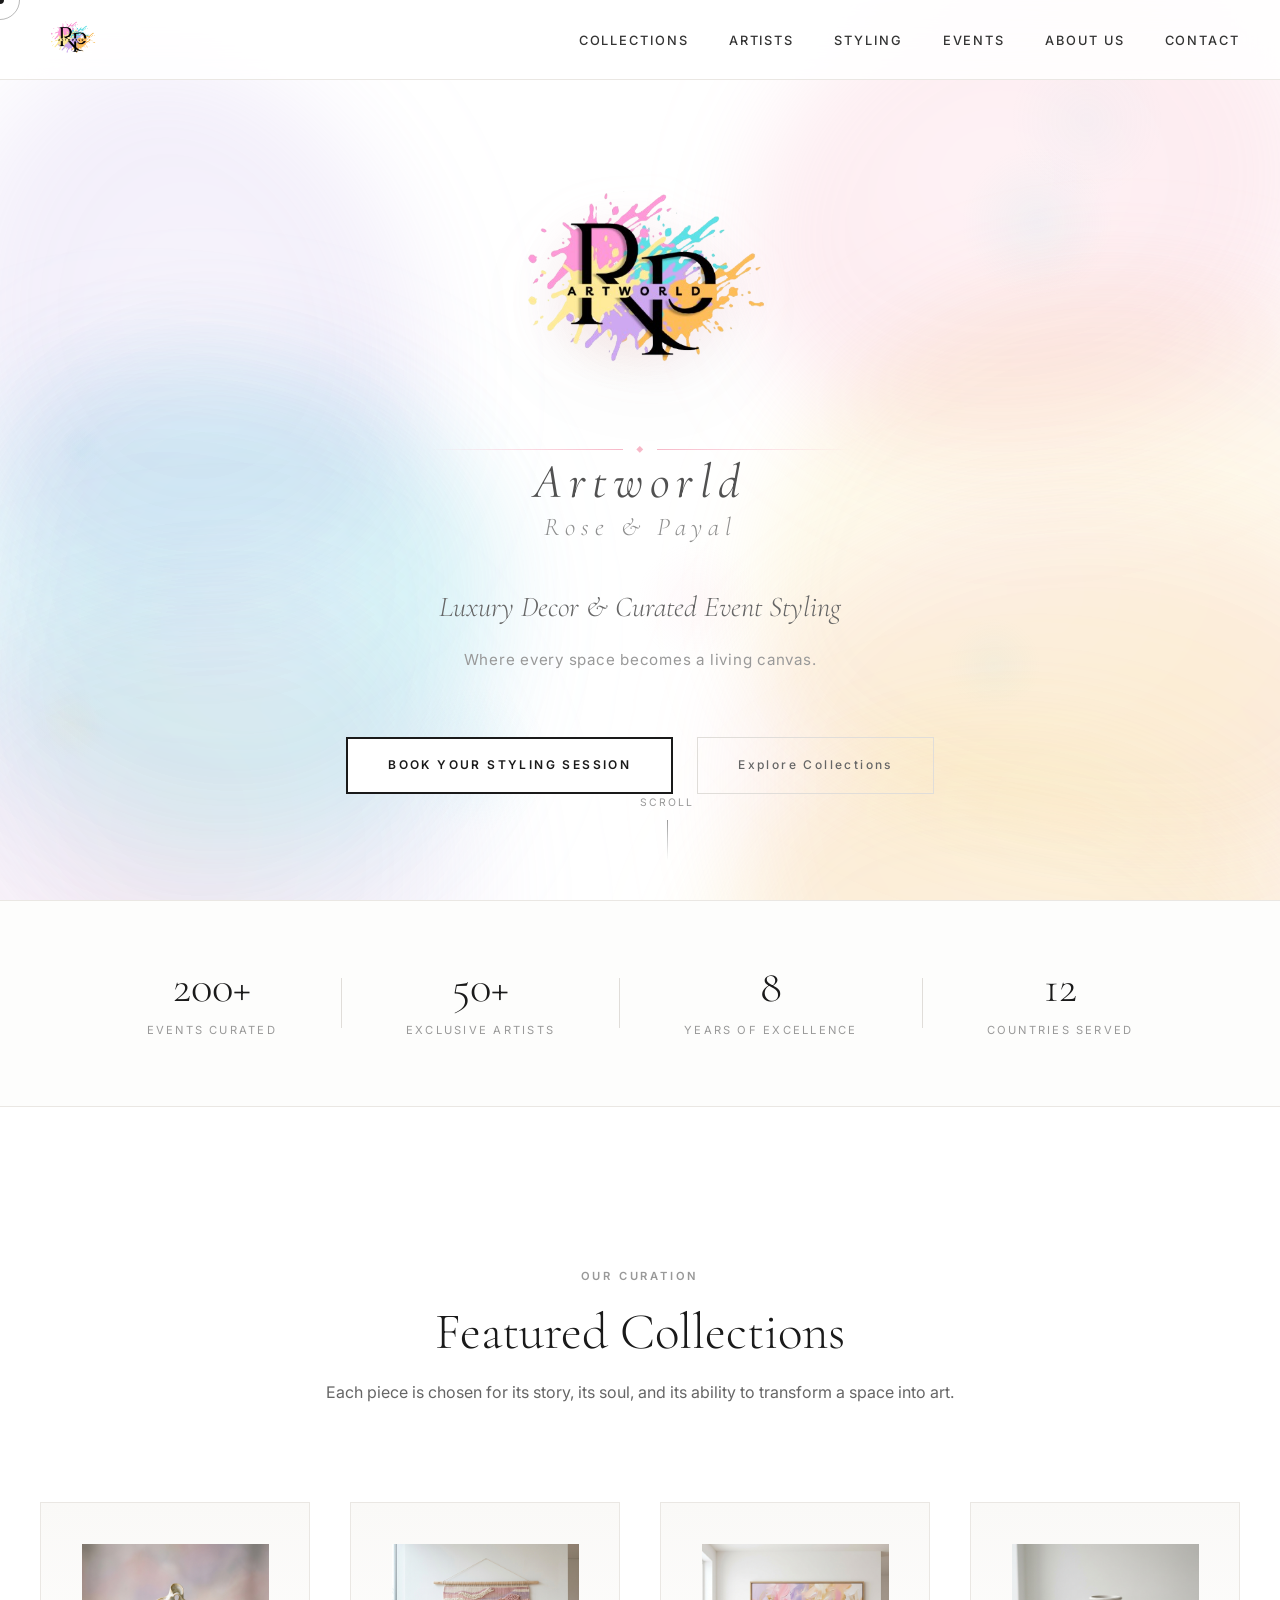
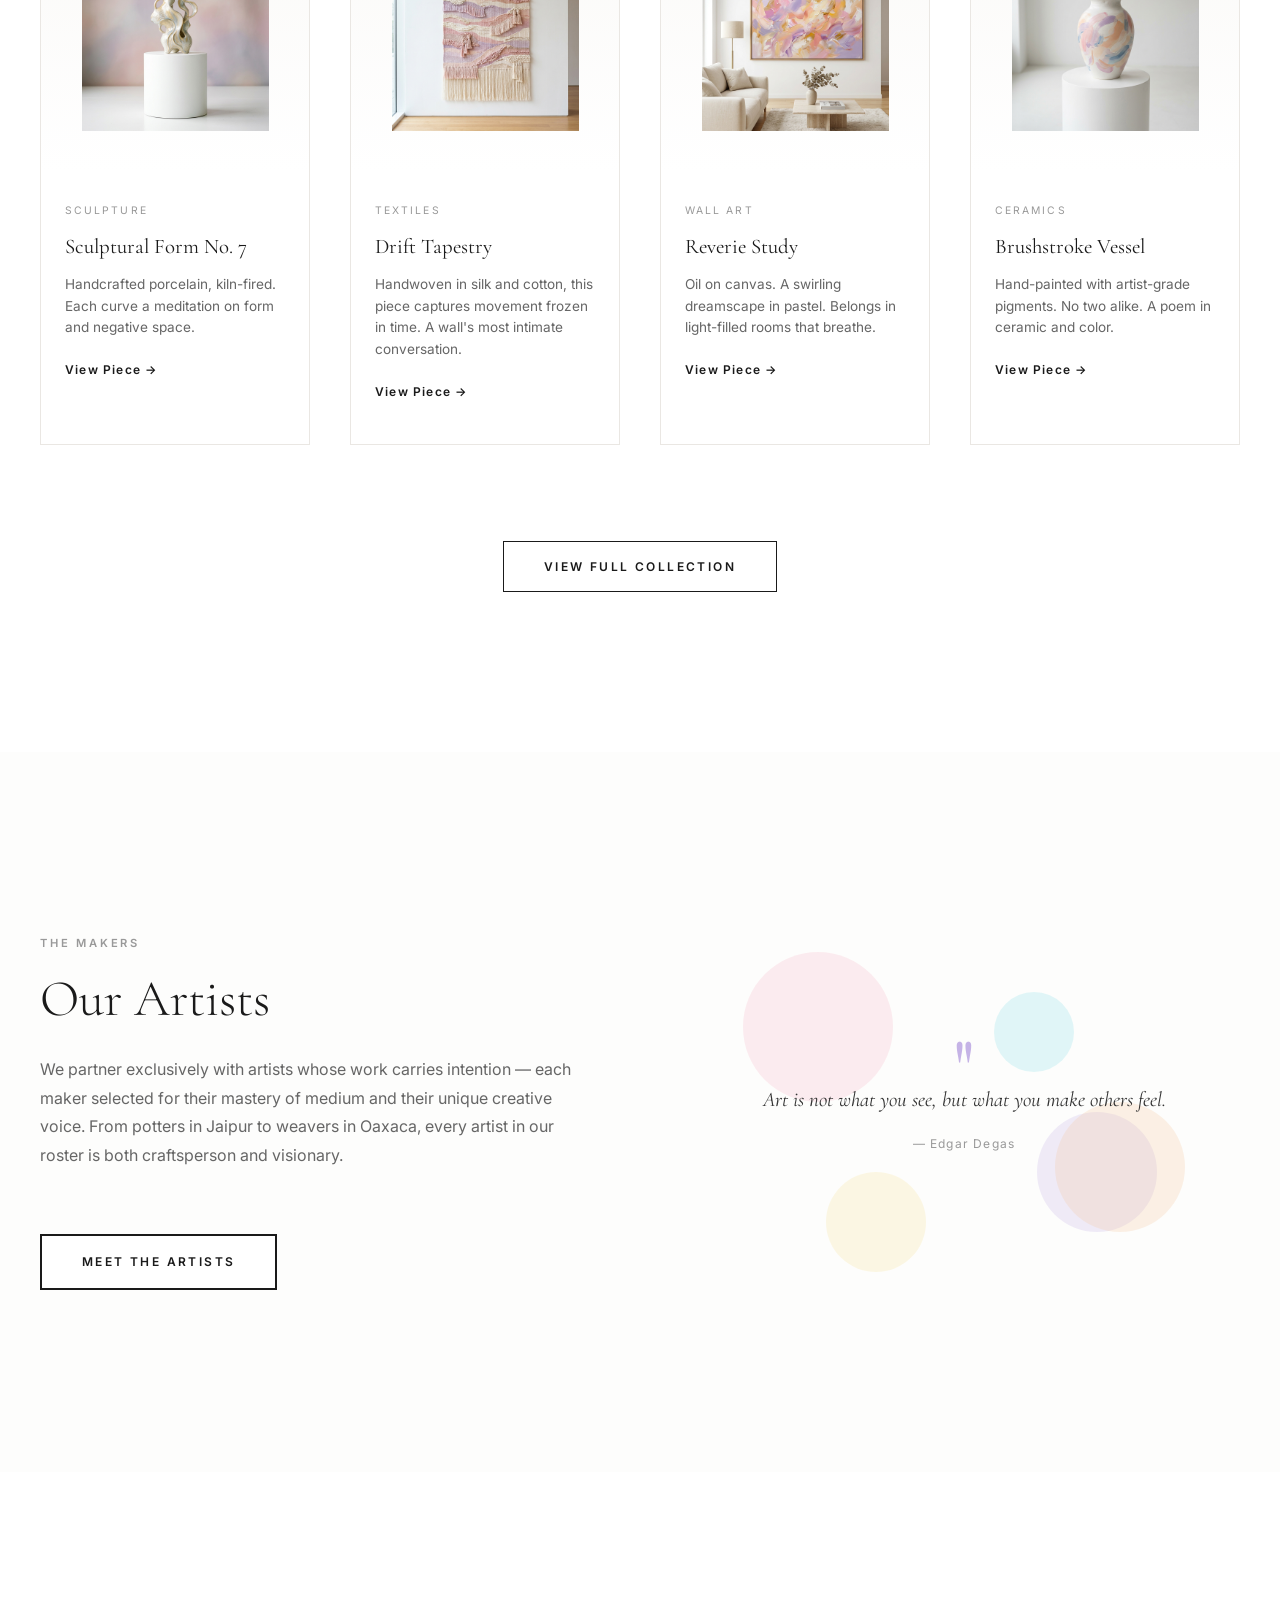
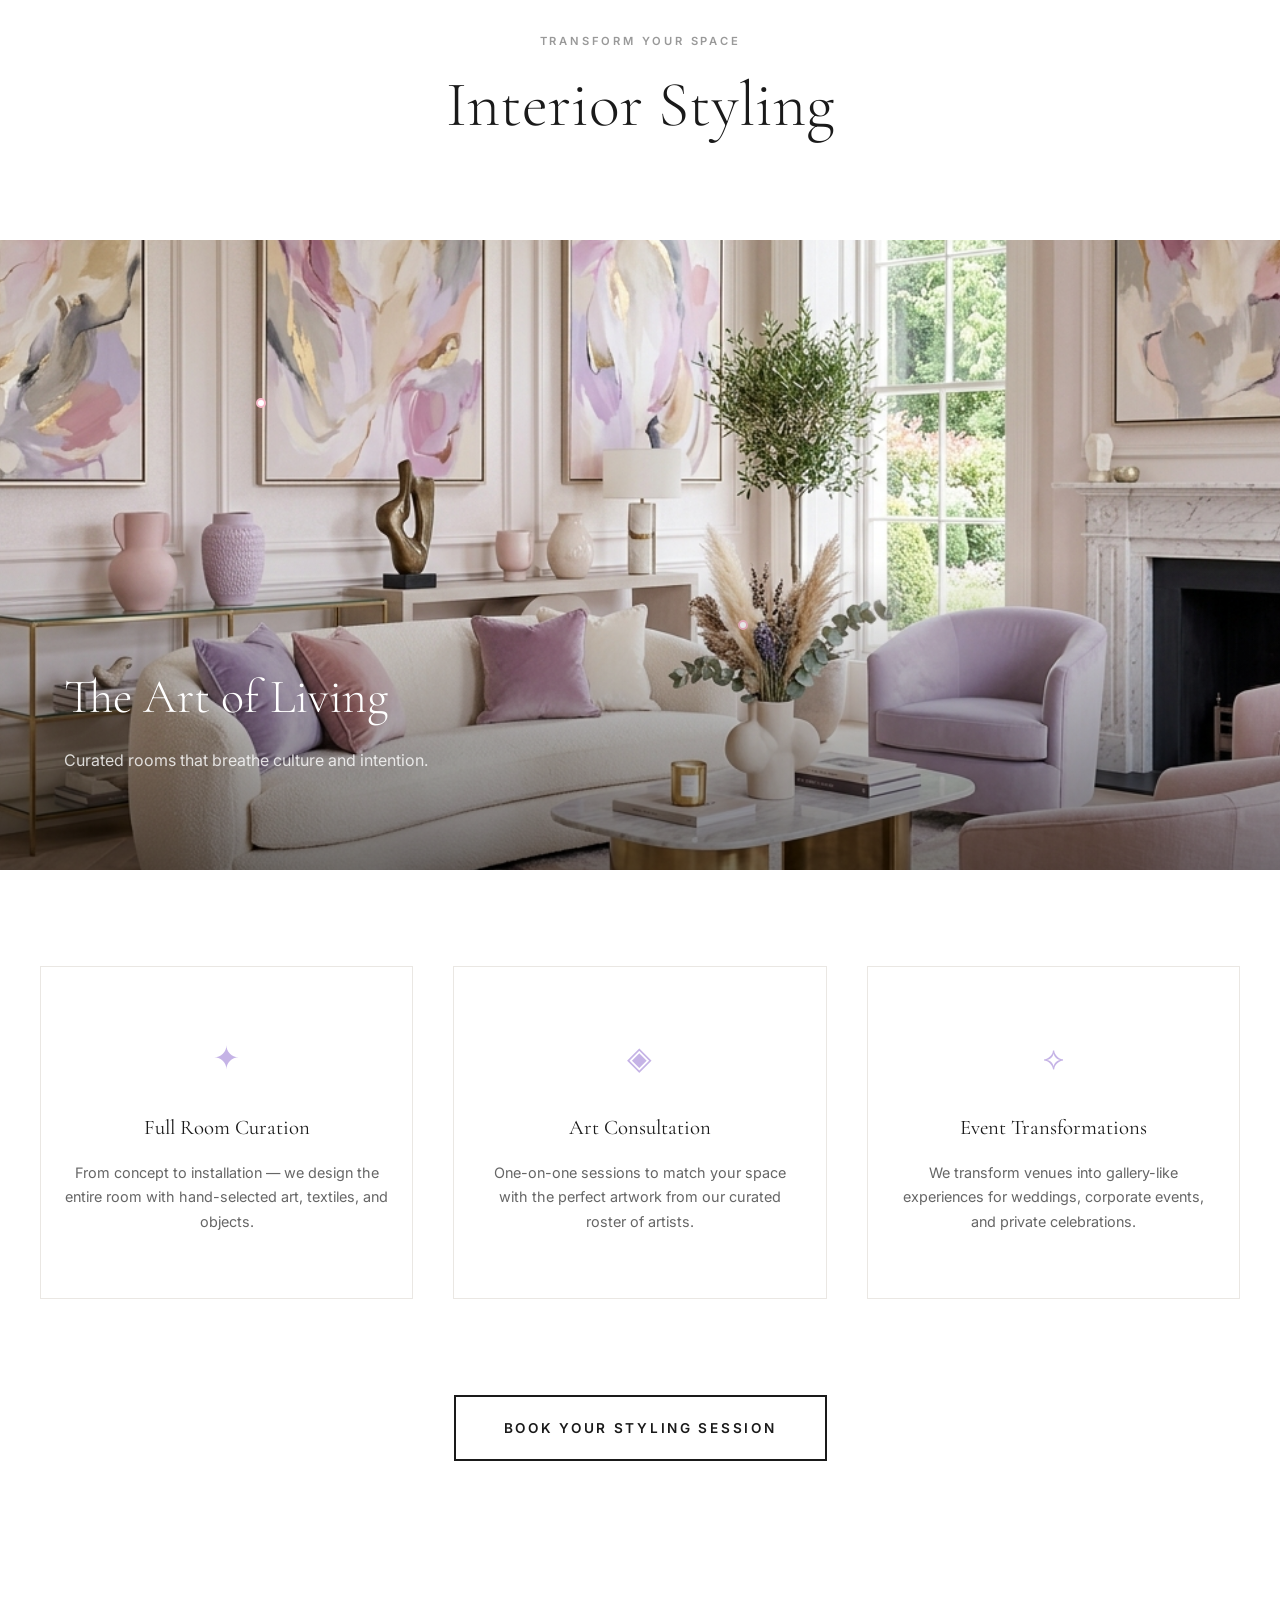
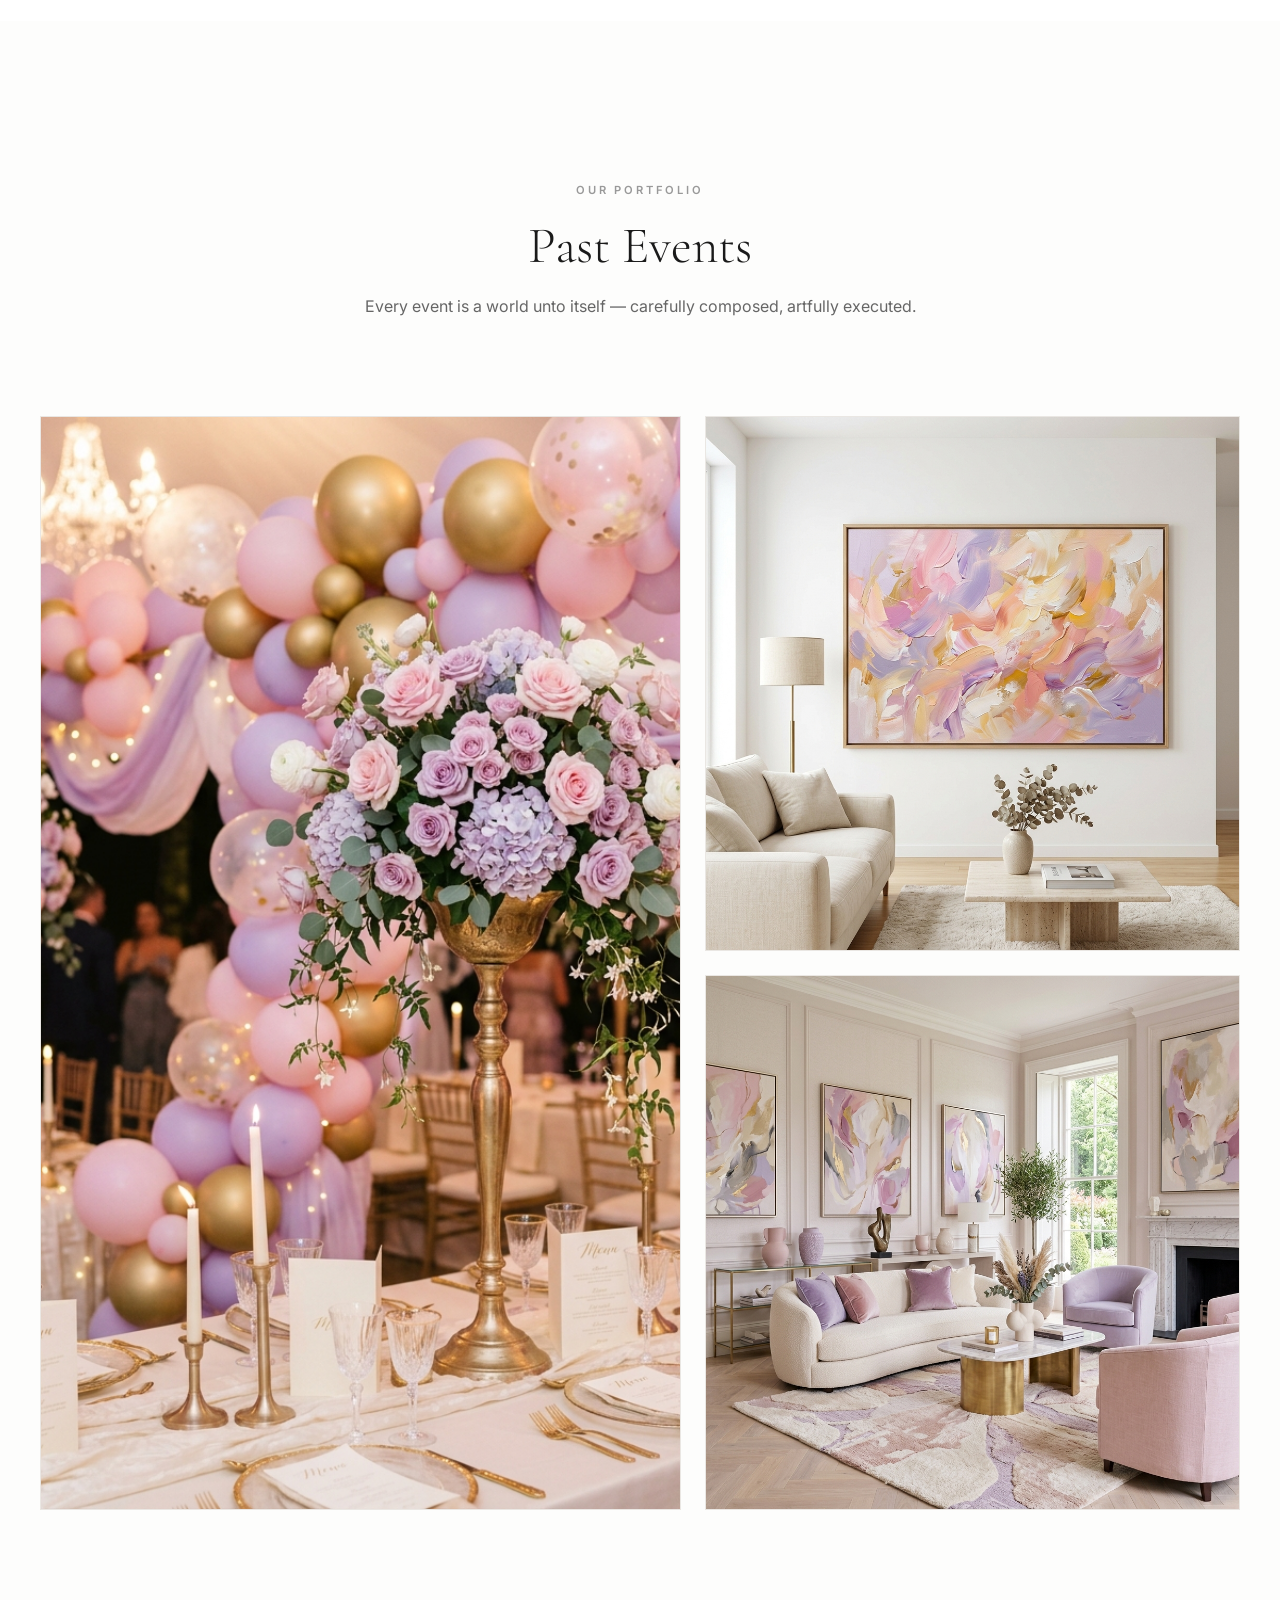
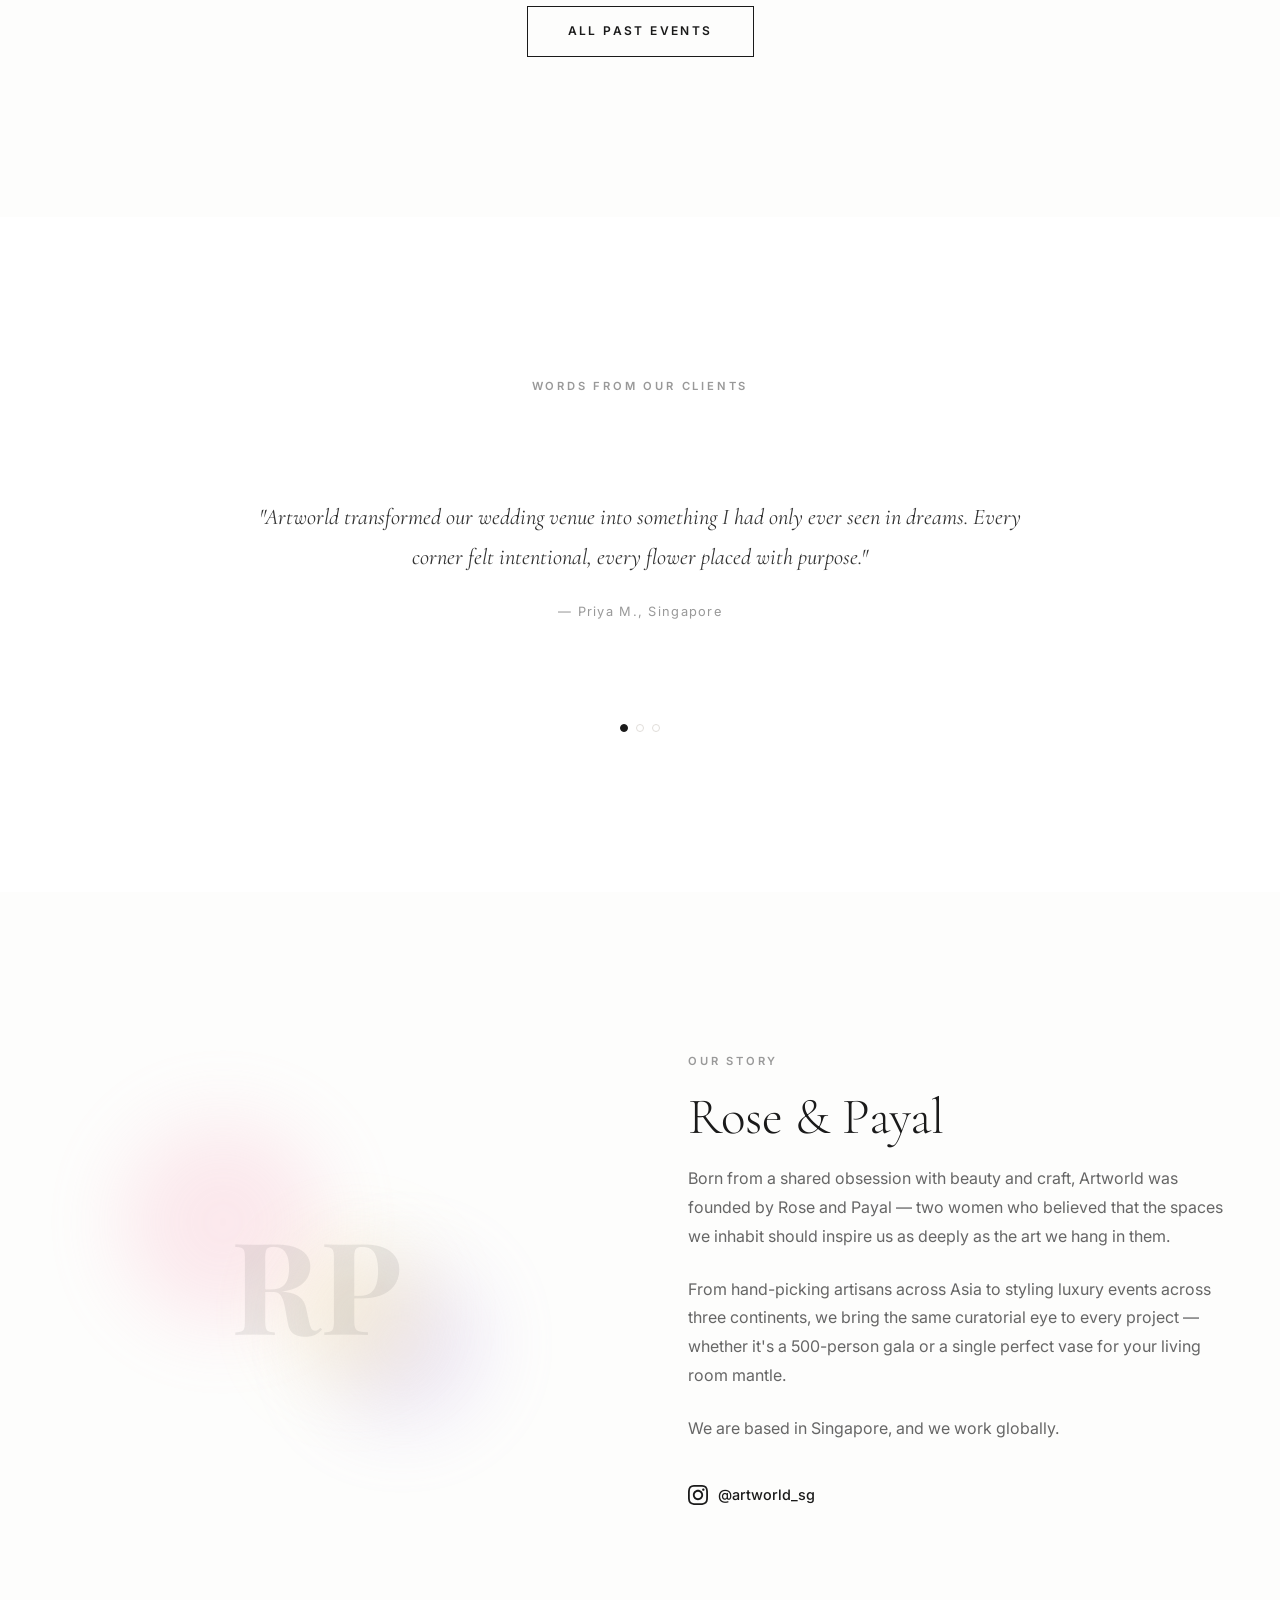
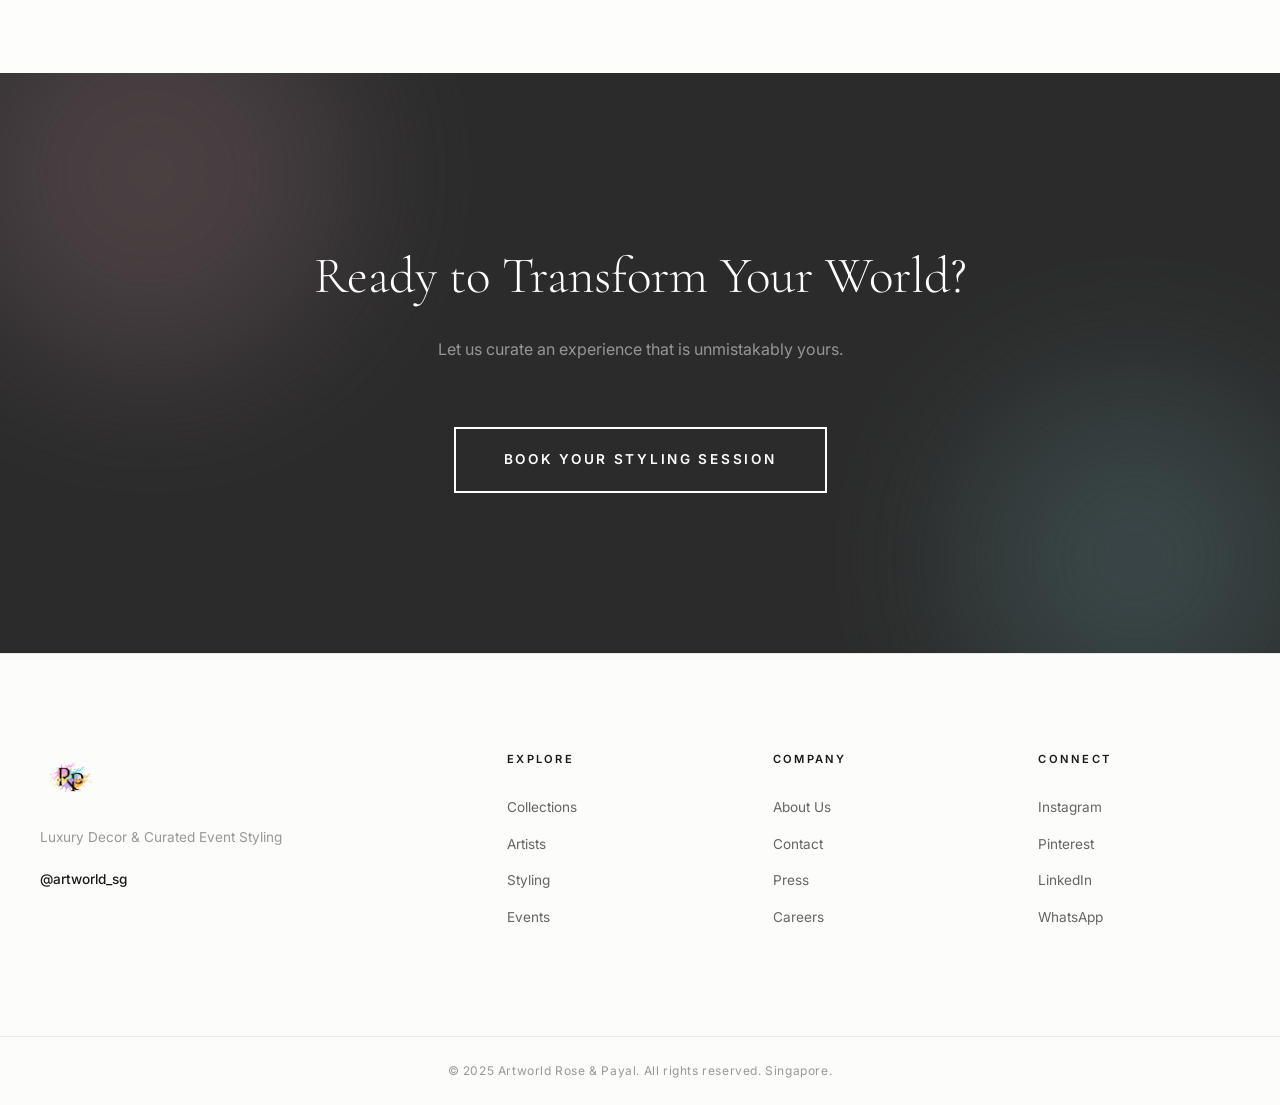
==== index.html @ e1016316 "first commit" ====
<!DOCTYPE html>
<html lang="en">
<head>
  <meta charset="UTF-8">
  <meta name="viewport" content="width=device-width, initial-scale=1.0">
  <title>Artworld Rose & Payal — Luxury Decor & Event Styling</title>
  <meta name="description" content="Artworld Rose & Payal is a luxury decor and event styling house crafting immersive, art-curated experiences. Explore our collections, past events, and book your styling session.">
  <link rel="preconnect" href="https://fonts.googleapis.com">
  <link rel="preconnect" href="https://fonts.gstatic.com" crossorigin>
  <link href="https://fonts.googleapis.com/css2?family=Cormorant+Garamond:ital,wght@0,300;0,400;0,500;0,600;1,300;1,400&family=Inter:wght@300;400;500;600&family=Playfair+Display:ital,wght@0,400;0,700;1,400&display=swap" rel="stylesheet">
  <link rel="stylesheet" href="style.css">
</head>
<body>

  <!-- Custom Cursor -->
  <div class="cursor-dot" id="cursorDot"></div>
  <div class="cursor-ring" id="cursorRing"></div>

  <div class="bg-decorations">
    <div class="bg-splash splash-1"></div>
    <div class="bg-splash splash-2"></div>
    <div class="bg-splash splash-3"></div>
    <div class="bg-splash splash-4"></div>
    <div class="bg-splash splash-5"></div>
    <div class="bg-splash splash-6"></div>
    <div class="bg-splash splash-7"></div>
    <div class="bg-splash splash-8"></div>
  </div>

  <!-- Navigation -->
  <nav class="nav" id="mainNav">
    <div class="nav-inner">
      <a href="index.html" class="nav-logo">
        <img src="assets/logo.png" alt="Artworld Rose & Payal Logo" class="nav-logo-img">
      </a>
      <ul class="nav-links" id="navLinks">
        <li><a href="#collections" class="nav-link" data-label="Collections">
          <span class="nav-drip"></span>Collections
        </a></li>
        <li><a href="#artists" class="nav-link" data-label="Artists">
          <span class="nav-drip"></span>Artists
        </a></li>
        <li><a href="#styling" class="nav-link" data-label="Styling">
          <span class="nav-drip"></span>Styling
        </a></li>
        <li><a href="events.html" class="nav-link" data-label="Events">
          <span class="nav-drip"></span>Events
        </a></li>
        <li><a href="#about" class="nav-link" data-label="About Us">
          <span class="nav-drip"></span>About Us
        </a></li>
        <li><a href="contact.html" class="nav-link" data-label="Contact">
          <span class="nav-drip"></span>Contact
        </a></li>
      </ul>
      <button class="nav-hamburger" id="navHamburger" aria-label="Menu">
        <span></span><span></span><span></span>
      </button>
    </div>
  </nav>

  <!-- Hero Section -->
  <section class="hero" id="hero">
    <canvas class="hero-canvas" id="heroCanvas"></canvas>

    <div class="hero-content">
      <!-- Brand Name Heading -->
      <div class="hero-brand-name">
        <div class="hero-logo-container">
          <img src="assets/logo.png" alt="Artworld Rose &amp; Payal" class="hero-logo">
        </div>
        <div class="hero-brand-rule"><span class="hero-brand-diamond">◆</span></div>
        <h1 class="hero-brand-sub">
          <span class="hero-brand-artworld">Artworld</span>
          <span class="hero-brand-rp">Rose &amp; Payal</span>
        </h1>
      </div>

      <p class="hero-tagline">Luxury Decor & Curated Event Styling</p>
      <p class="hero-sub">Where every space becomes a living canvas.</p>

      <div class="hero-actions">
        <a href="contact.html" class="btn-primary" id="ctaButton">
          <span class="btn-text">BOOK YOUR STYLING SESSION</span>
          <div class="btn-gradient-overlay"></div>
        </a>
        <a href="#collections" class="btn-ghost">Explore Collections</a>
      </div>
    </div>

    <div class="hero-scroll-hint">
      <span>Scroll</span>
      <div class="scroll-line"></div>
    </div>
  </section>

  <!-- About Strip -->
  <section class="about-strip">
    <div class="strip-inner">
      <div class="strip-item">
        <span class="strip-number">200+</span>
        <span class="strip-label">Events Curated</span>
      </div>
      <div class="strip-divider"></div>
      <div class="strip-item">
        <span class="strip-number">50+</span>
        <span class="strip-label">Exclusive Artists</span>
      </div>
      <div class="strip-divider"></div>
      <div class="strip-item">
        <span class="strip-number">8</span>
        <span class="strip-label">Years of Excellence</span>
      </div>
      <div class="strip-divider"></div>
      <div class="strip-item">
        <span class="strip-number">12</span>
        <span class="strip-label">Countries Served</span>
      </div>
    </div>
  </section>

  <!-- Collections Section -->
  <section class="collections" id="collections">
    <div class="section-header">
      <span class="section-label">Our Curation</span>
      <h2 class="section-title">Featured Collections</h2>
      <p class="section-sub">Each piece is chosen for its story, its soul, and its ability to transform a space into art.</p>
    </div>

    <div class="collections-grid">
      <div class="product-card" id="product1">
        <div class="product-pedestal">
          <div class="product-aura"></div>
          <img src="assets/product_sculpture.png" alt="Sculptural Form No. 7 — Handcrafted ceramic" class="product-img">
        </div>
        <div class="product-info">
          <span class="product-category">Sculpture</span>
          <h3 class="product-name">Sculptural Form No. 7</h3>
          <p class="product-desc">Handcrafted porcelain, kiln-fired. Each curve a meditation on form and negative space.</p>
          <a href="#" class="product-link">View Piece →</a>
        </div>
      </div>

      <div class="product-card" id="product2">
        <div class="product-pedestal">
          <div class="product-aura"></div>
          <img src="assets/product_textile.png" alt="Drift Tapestry — Handwoven textile wall art" class="product-img">
        </div>
        <div class="product-info">
          <span class="product-category">Textiles</span>
          <h3 class="product-name">Drift Tapestry</h3>
          <p class="product-desc">Handwoven in silk and cotton, this piece captures movement frozen in time. A wall's most intimate conversation.</p>
          <a href="#" class="product-link">View Piece →</a>
        </div>
      </div>

      <div class="product-card" id="product3">
        <div class="product-pedestal">
          <div class="product-aura"></div>
          <img src="assets/product_wall_art.png" alt="Reverie Study — Abstract canvas painting" class="product-img">
        </div>
        <div class="product-info">
          <span class="product-category">Wall Art</span>
          <h3 class="product-name">Reverie Study</h3>
          <p class="product-desc">Oil on canvas. A swirling dreamscape in pastel. Belongs in light-filled rooms that breathe.</p>
          <a href="#" class="product-link">View Piece →</a>
        </div>
      </div>

      <div class="product-card" id="product4">
        <div class="product-pedestal">
          <div class="product-aura"></div>
          <img src="assets/product_vase.png" alt="Brushstroke Vessel — Hand-painted ceramic vase" class="product-img">
        </div>
        <div class="product-info">
          <span class="product-category">Ceramics</span>
          <h3 class="product-name">Brushstroke Vessel</h3>
          <p class="product-desc">Hand-painted with artist-grade pigments. No two alike. A poem in ceramic and color.</p>
          <a href="#" class="product-link">View Piece →</a>
        </div>
      </div>
    </div>

    <div class="collections-cta">
      <a href="#" class="btn-outline">View Full Collection</a>
    </div>
  </section>

  <!-- Artists Section -->
  <section class="artists-section" id="artists">
    <div class="artists-inner">
      <div class="artists-text">
        <span class="section-label">The Makers</span>
        <h2 class="section-title">Our Artists</h2>
        <p class="artists-desc">We partner exclusively with artists whose work carries intention — each maker selected for their mastery of medium and their unique creative voice. From potters in Jaipur to weavers in Oaxaca, every artist in our roster is both craftsperson and visionary.</p>
        <a href="#" class="btn-primary" id="artistsCta">
          <span class="btn-text">MEET THE ARTISTS</span>
          <div class="btn-gradient-overlay"></div>
        </a>
      </div>
      <div class="artists-visual">
        <div class="artists-float-grid">
          <div class="float-circle fc-pink"></div>
          <div class="float-circle fc-lavender"></div>
          <div class="float-circle fc-yellow"></div>
          <div class="float-circle fc-blue"></div>
          <div class="float-circle fc-peach"></div>
          <div class="artists-quote">
            <span class="quote-mark">"</span>
            <p>Art is not what you see, but what you make others feel.</p>
            <span class="quote-attribution">— Edgar Degas</span>
          </div>
        </div>
      </div>
    </div>
  </section>

  <!-- Interior Styling Section -->
  <section class="styling-section" id="styling">
    <div class="styling-header">
      <span class="section-label">Transform Your Space</span>
      <h2 class="section-title styling-title">Interior Styling</h2>
    </div>

    <div class="styling-immersive">
      <div class="styling-room">
        <img src="assets/interior_living_room.png" alt="Art-curated luxury living room styled by Artworld Rose & Payal" class="styling-room-img" id="stylingRoomImg">
        <div class="styling-overlay">
          <div class="floating-decor floating-vase" id="floatingVase">
            <div class="floating-dot"></div>
          </div>
          <div class="floating-decor floating-frame" id="floatingFrame">
            <div class="floating-dot"></div>
          </div>
        </div>
        <div class="styling-text-overlay">
          <h3 class="styling-room-title">The Art of Living</h3>
          <p class="styling-room-desc">Curated rooms that breathe culture and intention.</p>
        </div>
      </div>
    </div>

    <div class="styling-services">
      <div class="service-card">
        <div class="service-icon">✦</div>
        <h3>Full Room Curation</h3>
        <p>From concept to installation — we design the entire room with hand-selected art, textiles, and objects.</p>
      </div>
      <div class="service-card">
        <div class="service-icon">◈</div>
        <h3>Art Consultation</h3>
        <p>One-on-one sessions to match your space with the perfect artwork from our curated roster of artists.</p>
      </div>
      <div class="service-card">
        <div class="service-icon">⟡</div>
        <h3>Event Transformations</h3>
        <p>We transform venues into gallery-like experiences for weddings, corporate events, and private celebrations.</p>
      </div>
    </div>

    <div class="styling-cta-wrapper">
      <a href="contact.html" class="btn-primary btn-large" id="stylingBookBtn">
        <span class="btn-text">BOOK YOUR STYLING SESSION</span>
        <div class="btn-gradient-overlay"></div>
      </a>
    </div>
  </section>

  <!-- Past Events Preview -->
  <section class="events-preview" id="events">
    <div class="section-header">
      <span class="section-label">Our Portfolio</span>
      <h2 class="section-title">Past Events</h2>
      <p class="section-sub">Every event is a world unto itself — carefully composed, artfully executed.</p>
    </div>

    <div class="events-grid">
      <div class="event-card event-card-large" id="eventCard1">
        <div class="event-img-wrap">
          <img src="assets/event_celebration.png" alt="Elegance in Bloom — Luxury wedding styling by Artworld Rose & Payal" class="event-img">
          <div class="event-overlay">
            <div class="event-info">
              <span class="event-tag">Wedding</span>
              <h3>Elegance in Bloom</h3>
              <p>A pastel dream — 400 guests immersed in a world of lavender and gold.</p>
              <a href="events.html" class="event-link">View Gallery →</a>
            </div>
          </div>
        </div>
      </div>
      <div class="event-card" id="eventCard2">
        <div class="event-img-wrap">
          <img src="assets/product_wall_art.png" alt="Gallery Night — Art exhibition curated by Artworld" class="event-img">
          <div class="event-overlay">
            <div class="event-info">
              <span class="event-tag">Art Exhibition</span>
              <h3>Gallery Night</h3>
              <p>A private showcase for 60 collectors.</p>
              <a href="events.html" class="event-link">View Gallery →</a>
            </div>
          </div>
        </div>
      </div>
      <div class="event-card" id="eventCard3">
        <div class="event-img-wrap">
          <img src="assets/interior_living_room.png" alt="The Rose Suite — Luxury showroom opening styling" class="event-img">
          <div class="event-overlay">
            <div class="event-info">
              <span class="event-tag">Showroom</span>
              <h3>The Rose Suite</h3>
              <p>A luxury showroom opening, art-directed from floor to ceiling.</p>
              <a href="events.html" class="event-link">View Gallery →</a>
            </div>
          </div>
        </div>
      </div>
    </div>

    <div class="events-cta">
      <a href="events.html" class="btn-outline">All Past Events</a>
    </div>
  </section>

  <!-- Testimonials -->
  <section class="testimonials">
    <div class="testimonials-inner">
      <span class="section-label">Words From Our Clients</span>
      <div class="testimonials-carousel" id="testimonialsCarousel">
        <div class="testimonial-slide active">
          <blockquote>"Artworld transformed our wedding venue into something I had only ever seen in dreams. Every corner felt intentional, every flower placed with purpose."</blockquote>
          <cite>— Priya M., Singapore</cite>
        </div>
        <div class="testimonial-slide">
          <blockquote>"The sculpture they sourced for our entryway is the first thing guests notice. It has sparked more conversations than anything else in our home."</blockquote>
          <cite>— Marcus T., London</cite>
        </div>
        <div class="testimonial-slide">
          <blockquote>"Working with Rose and Payal felt like collaborating with artists. They listened, they shaped our vision, and then they exceeded it."</blockquote>
          <cite>— Ananya K., Mumbai</cite>
        </div>
      </div>
      <div class="testimonial-dots" id="testimonialDots">
        <button class="t-dot active" data-index="0"></button>
        <button class="t-dot" data-index="1"></button>
        <button class="t-dot" data-index="2"></button>
      </div>
    </div>
  </section>

  <!-- About Section -->
  <section class="about-section" id="about">
    <div class="about-inner">
      <div class="about-visual">
        <div class="about-paint-blob ab1"></div>
        <div class="about-paint-blob ab2"></div>
        <div class="about-paint-blob ab3"></div>
        <div class="about-monogram">RP</div>
      </div>
      <div class="about-text">
        <span class="section-label">Our Story</span>
        <h2 class="section-title">Rose & Payal</h2>
        <p>Born from a shared obsession with beauty and craft, Artworld was founded by Rose and Payal — two women who believed that the spaces we inhabit should inspire us as deeply as the art we hang in them.</p>
        <p>From hand-picking artisans across Asia to styling luxury events across three continents, we bring the same curatorial eye to every project — whether it's a 500-person gala or a single perfect vase for your living room mantle.</p>
        <p>We are based in Singapore, and we work globally.</p>
        <div class="about-instagram">
          <a href="https://instagram.com/artworld_sg" target="_blank" rel="noopener" class="instagram-link" id="instagramLink">
            <svg viewBox="0 0 24 24" class="ig-icon" fill="currentColor"><path d="M12 2.163c3.204 0 3.584.012 4.85.07 3.252.148 4.771 1.691 4.919 4.919.058 1.265.069 1.645.069 4.849 0 3.205-.012 3.584-.069 4.849-.149 3.225-1.664 4.771-4.919 4.919-1.266.058-1.644.07-4.85.07-3.204 0-3.584-.012-4.849-.07-3.26-.149-4.771-1.699-4.919-4.92-.058-1.265-.07-1.644-.07-4.849 0-3.204.013-3.583.07-4.849.149-3.227 1.664-4.771 4.919-4.919 1.266-.057 1.645-.069 4.849-.069zm0-2.163c-3.259 0-3.667.014-4.947.072-4.358.2-6.78 2.618-6.98 6.98-.059 1.281-.073 1.689-.073 4.948 0 3.259.014 3.668.072 4.948.2 4.358 2.618 6.78 6.98 6.98 1.281.058 1.689.072 4.948.072 3.259 0 3.668-.014 4.948-.072 4.354-.2 6.782-2.618 6.979-6.98.059-1.28.073-1.689.073-4.948 0-3.259-.014-3.667-.072-4.947-.196-4.354-2.617-6.78-6.979-6.98-1.281-.059-1.69-.073-4.949-.073zm0 5.838c-3.403 0-6.162 2.759-6.162 6.162s2.759 6.163 6.162 6.163 6.162-2.759 6.162-6.163c0-3.403-2.759-6.162-6.162-6.162zm0 10.162c-2.209 0-4-1.79-4-4 0-2.209 1.791-4 4-4s4 1.791 4 4c0 2.21-1.791 4-4 4zm6.406-11.845c-.796 0-1.441.645-1.441 1.44s.645 1.44 1.441 1.44c.795 0 1.439-.645 1.439-1.44s-.644-1.44-1.439-1.44z"/></svg>
            @artworld_sg
          </a>
        </div>
      </div>
    </div>
  </section>

  <!-- Final CTA Banner -->
  <section class="cta-banner">
    <div class="cta-banner-bg">
      <div class="cta-blob cb1"></div>
      <div class="cta-blob cb2"></div>
    </div>
    <div class="cta-banner-inner">
      <h2 class="cta-banner-title">Ready to Transform Your World?</h2>
      <p class="cta-banner-sub">Let us curate an experience that is unmistakably yours.</p>
      <a href="contact.html" class="btn-primary btn-large" id="finalCtaBtn">
        <span class="btn-text">BOOK YOUR STYLING SESSION</span>
        <div class="btn-gradient-overlay"></div>
      </a>
    </div>
  </section>

  <!-- Footer -->
  <footer class="footer">
    <div class="footer-inner">
      <div class="footer-brand">
        <img src="assets/logo.png" alt="Artworld Rose & Payal" class="footer-logo">
        <p class="footer-tagline">Luxury Decor & Curated Event Styling</p>
        <a href="https://instagram.com/artworld_sg" target="_blank" rel="noopener" class="footer-ig" id="footerIg">
          @artworld_sg
        </a>
      </div>
      <div class="footer-links-group">
        <h4 class="footer-heading">Explore</h4>
        <ul>
          <li><a href="#collections">Collections</a></li>
          <li><a href="#artists">Artists</a></li>
          <li><a href="#styling">Styling</a></li>
          <li><a href="events.html">Events</a></li>
        </ul>
      </div>
      <div class="footer-links-group">
        <h4 class="footer-heading">Company</h4>
        <ul>
          <li><a href="#about">About Us</a></li>
          <li><a href="contact.html">Contact</a></li>
          <li><a href="#">Press</a></li>
          <li><a href="#">Careers</a></li>
        </ul>
      </div>
      <div class="footer-links-group">
        <h4 class="footer-heading">Connect</h4>
        <ul>
          <li><a href="https://instagram.com/artworld_sg" target="_blank" rel="noopener">Instagram</a></li>
          <li><a href="#">Pinterest</a></li>
          <li><a href="#">LinkedIn</a></li>
          <li><a href="#">WhatsApp</a></li>
        </ul>
      </div>
    </div>
    <div class="footer-bottom">
      <p>© 2025 Artworld Rose & Payal. All rights reserved. Singapore.</p>
    </div>
  </footer>

  <script src="main.js"></script>
</body>
</html>
---- style.css ----
/* ═══════════════════════════════════════════════════════════
   ARTWORLD ROSE & PAYAL — DESIGN SYSTEM
   A luxury decor & event styling house
   ═══════════════════════════════════════════════════════════ */

/* ── Design Tokens ─────────────────────────────────────── */
:root {
  /* Base */
  --white: #ffffff;
  --off-white: #faf9f7;
  --cream: #f5f2ee;

  /* Accent Palette — pastel splatters */
  --misty-pink: #f7b8c8;
  --light-lavender: #c5b3e6;
  --sunny-yellow: #f7e39a;
  --sky-blue: #8be0e8;
  --warm-peach: #f5c79e;

  /* Accent — brighter variants */
  --pink-bright: #f48da7;
  --lavender-bright: #a78bde;
  --yellow-bright: #f5d86a;
  --blue-bright: #5dd3df;
  --peach-bright: #f0a86a;

  /* Text and structure */
  --charcoal: #1a1a1a;
  --dark-grey: #333333;
  --mid-grey: #666666;
  --soft-grey: #999999;
  --light-grey: #e0ddd9;
  --border-grey: #eae7e3;

  /* Typography */
  --font-serif: 'Cormorant Garamond', 'Playfair Display', Georgia, serif;
  --font-sans: 'Inter', -apple-system, BlinkMacSystemFont, sans-serif;
  --font-display: 'Playfair Display', Georgia, serif;

  /* Spacing scale */
  --space-xs: 0.5rem;
  --space-sm: 1rem;
  --space-md: 1.5rem;
  --space-lg: 2.5rem;
  --space-xl: 4rem;
  --space-2xl: 6rem;
  --space-3xl: 10rem;

  /* Layout */
  --max-width: 1400px;
  --nav-height: 80px;

  /* Animation */
  --ease-out: cubic-bezier(0.16, 1, 0.3, 1);
  --ease-in-out: cubic-bezier(0.65, 0, 0.35, 1);
  --ease-spring: cubic-bezier(0.34, 1.56, 0.64, 1);
  --duration-slow: 1.8s;
  --duration-med: 0.8s;
  --duration-fast: 0.35s;
}

/* ── Reset / Base ──────────────────────────────────────── */
*, *::before, *::after { box-sizing: border-box; margin: 0; padding: 0; }

html {
  scroll-behavior: smooth;
  -webkit-font-smoothing: antialiased;
  -moz-osx-font-smoothing: grayscale;
  overflow-x: hidden;
}

body {
  font-family: var(--font-sans);
  background: var(--white);
  color: var(--charcoal);
  line-height: 1.7;
  overflow-x: hidden;
  cursor: none;
  position: relative; /* Ensure absolute children like bg-decorations cover full height */
}

img { max-width: 100%; height: auto; display: block; }
a { text-decoration: none; color: inherit; }
ul { list-style: none; }
button { border: none; background: none; cursor: none; font: inherit; }

::selection {
  background: var(--misty-pink);
  color: var(--charcoal);
}

/* ── Custom Cursor ─────────────────────────────────────── */
.cursor-dot {
  width: 8px;
  height: 8px;
  background: var(--charcoal);
  border-radius: 50%;
  position: fixed;
  top: 0; left: 0;
  pointer-events: none;
  z-index: 10000;
  transition: transform 0.15s var(--ease-out), background 0.3s;
  transform: translate(-50%, -50%);
}

.cursor-ring {
  width: 40px;
  height: 40px;
  border: 1.5px solid rgba(26, 26, 26, 0.3);
  border-radius: 50%;
  position: fixed;
  top: 0; left: 0;
  pointer-events: none;
  z-index: 9999;
  transition: width 0.4s var(--ease-out), height 0.4s var(--ease-out), border-color 0.3s;
  transform: translate(-50%, -50%);
}

body.cursor-hover .cursor-dot {
  transform: translate(-50%, -50%) scale(2.5);
  background: var(--pink-bright);
}
body.cursor-hover .cursor-ring {
  width: 60px;
  height: 60px;
  border-color: var(--misty-pink);
}

@media (max-width: 768px) {
  .cursor-dot, .cursor-ring { display: none; }
  body { cursor: auto; }
  button, a { cursor: pointer; }
}

/* ── Navigation ────────────────────────────────────────── */
.nav {
  position: fixed;
  top: 0; left: 0; right: 0;
  z-index: 1000;
  height: var(--nav-height);
  background: rgba(255, 255, 255, 0.85);
  backdrop-filter: blur(20px);
  -webkit-backdrop-filter: blur(20px);
  border-bottom: 1px solid var(--border-grey);
  transition: background 0.5s, box-shadow 0.5s;
}

.nav.scrolled {
  background: rgba(255, 255, 255, 0.95);
  box-shadow: 0 2px 40px rgba(0,0,0,0.05);
}

.nav-inner {
  max-width: var(--max-width);
  margin: 0 auto;
  padding: 0 var(--space-lg);
  height: 100%;
  display: flex;
  align-items: center;
  justify-content: space-between;
}

.nav-logo-img {
  height: 64px;
  width: auto;
  transition: transform 0.5s var(--ease-out);
}
.nav-logo:hover .nav-logo-img {
  transform: scale(1.05);
}

.nav-links {
  display: flex;
  gap: var(--space-lg);
  align-items: center;
}

.nav-link {
  font-family: var(--font-sans);
  font-size: 0.8rem;
  font-weight: 500;
  letter-spacing: 0.15em;
  text-transform: uppercase;
  color: var(--dark-grey);
  position: relative;
  padding: 0.5rem 0;
  transition: color var(--duration-fast);
}

.nav-link:hover { color: var(--charcoal); }

/* Paint drip effect — antigravity (drips upward) */
.nav-drip {
  position: absolute;
  top: -8px;
  left: 50%;
  width: 6px;
  height: 0;
  border-radius: 3px;
  background: var(--misty-pink);
  transform: translateX(-50%);
  transition: height 0.5s var(--ease-out), opacity 0.5s;
  opacity: 0;
}

.nav-link:nth-child(2) .nav-drip { background: var(--light-lavender); }
.nav-link:nth-child(3) .nav-drip { background: var(--sunny-yellow); }
.nav-link:nth-child(4) .nav-drip { background: var(--sky-blue); }
.nav-link:nth-child(5) .nav-drip { background: var(--warm-peach); }
.nav-link:nth-child(6) .nav-drip { background: var(--pink-bright); }

.nav-link:hover .nav-drip {
  height: 20px;
  opacity: 1;
  top: -28px;
}

/* Hamburger */
.nav-hamburger {
  display: none;
  flex-direction: column;
  gap: 5px;
  padding: 0.5rem;
  z-index: 1001;
}
.nav-hamburger span {
  width: 24px;
  height: 2px;
  background: var(--charcoal);
  transition: all 0.4s var(--ease-out);
  display: block;
}
.nav-hamburger.active span:nth-child(1) {
  transform: rotate(45deg) translate(5px, 5px);
}
.nav-hamburger.active span:nth-child(2) { opacity: 0; }
.nav-hamburger.active span:nth-child(3) {
  transform: rotate(-45deg) translate(5px, -5px);
}

@media (max-width: 900px) {
  .nav-hamburger { display: flex; }
  .nav-links {
    position: fixed;
    top: 0; right: -100%;
    width: 80%;
    max-width: 400px;
    height: 100vh;
    background: var(--white);
    flex-direction: column;
    justify-content: center;
    gap: var(--space-lg);
    padding: var(--space-xl);
    transition: right 0.6s var(--ease-out);
    box-shadow: -10px 0 60px rgba(0,0,0,0.1);
  }
  .nav-links.open { right: 0; }
  .nav-link { font-size: 1rem; }
}

.hero {
  position: relative;
  min-height: 100vh;
  display: flex;
  flex-direction: column;
  align-items: center;
  justify-content: center;
  background: transparent; /* Made transparent to show background splashes */
  overflow: hidden;
  padding: var(--nav-height) var(--space-lg) var(--space-xl);
}

.hero-canvas {
  position: absolute;
  top: 0; left: 0;
  width: 100%; height: 100%;
  pointer-events: none;
  z-index: 1;
}

.hero-content {
  position: relative;
  z-index: 2;
  text-align: center;
  max-width: 900px;
}

/* Brand wrapper — logo above, heading below */
.hero-brand-wrapper {
  display: flex;
  flex-direction: column;
  align-items: center;
  gap: var(--space-md);
  margin-bottom: var(--space-lg);
}

.hero-logo-container {
  position: relative;
  animation: floatCenter 16s ease-in-out infinite;
  perspective: 1000px;
}

@keyframes floatCenter {
  0%, 100% { transform: translateY(0) rotateX(0deg); }
  50% { transform: translateY(-18px) rotateX(1.5deg); }
}

.hero-logo {
  width: clamp(180px, 28vw, 320px);
  height: auto;
  filter: drop-shadow(0 10px 10px rgba(0,0,0,0.03))
          drop-shadow(0 25px 40px rgba(0,0,0,0.05))
          drop-shadow(0 40px 60px rgba(247,184,200,0.12));
  transition: filter 0.8s var(--ease-out), transform 0.8s var(--ease-out);
}

.hero-logo-container:hover .hero-logo {
  filter: drop-shadow(0 15px 15px rgba(0,0,0,0.05))
          drop-shadow(0 35px 50px rgba(0,0,0,0.08))
          drop-shadow(0 50px 80px rgba(247,184,200,0.28));
  transform: translateY(-5px) scale(1.02);
}

/* Brand Name */
/* ── Hero Brand Heading ────────────────────────────────── */
.hero-brand-name {
  display: flex;
  flex-direction: column;
  align-items: center;
  gap: 0; /* Tightened spacing further */
  animation: fadeInUp 1.4s var(--ease-out) 0.15s both;
  margin-bottom: var(--space-lg);
}

/* Top eyebrow line */
.hero-brand-eyebrow {
  font-family: var(--font-sans);
  font-size: clamp(0.55rem, 1vw, 0.7rem);
  font-weight: 500;
  letter-spacing: 0.35em;
  text-transform: uppercase;
  color: var(--misty-pink);
  margin-bottom: 0.6rem;
}

/* Hero logo (inside hero section) */
.hero-logo-container {
  animation: floatCenter 16s ease-in-out infinite;
  margin-bottom: -1rem; /* Pull rule closer to logo */
}

@keyframes floatCenter {
  0%, 100% { transform: translateY(0); }
  50% { transform: translateY(-16px); }
}

.hero-logo {
  width: clamp(200px, 28vw, 340px);
  height: auto;
  filter: drop-shadow(0 10px 20px rgba(247,184,200,0.18))
          drop-shadow(0 25px 40px rgba(0,0,0,0.05));
  transition: filter 0.8s var(--ease-out), transform 0.8s var(--ease-out);
}

.hero-logo-container:hover .hero-logo {
  filter: drop-shadow(0 15px 30px rgba(247,184,200,0.32))
          drop-shadow(0 30px 50px rgba(0,0,0,0.08));
  transform: translateY(-5px) scale(1.02);
}

/* Ornamental rule with diamond centrepiece */
.hero-brand-rule {
  display: flex;
  align-items: center;
  gap: 0.8rem;
  width: clamp(200px, 35vw, 420px);
  margin: 0; /* Zero margin to tighten vertical gap */
}

.hero-brand-rule::before,
.hero-brand-rule::after {
  content: '';
  flex: 1;
  height: 1px;
  background: linear-gradient(to right, transparent, var(--misty-pink));
}

.hero-brand-rule::after {
  background: linear-gradient(to left, transparent, var(--misty-pink));
}

.hero-brand-diamond {
  font-size: 0.45rem;
  color: var(--misty-pink);
  flex-shrink: 0;
  line-height: 1;
}

/* Artworld Rose & Payal — two-line brand name */
.hero-brand-sub {
  display: flex;
  flex-direction: column;
  align-items: center;
  gap: 0;
  margin: 0;
  line-height: 1.2;
}

.hero-brand-artworld {
  font-family: var(--font-serif);
  font-size: clamp(1.6rem, 3.8vw, 3.2rem);
  font-weight: 400;
  font-style: italic;
  color: var(--dark-grey);
  letter-spacing: 0.14em;
  opacity: 0.85;
}

.hero-brand-rp {
  font-family: var(--font-serif);
  font-size: clamp(0.9rem, 2.0vw, 1.7rem);
  font-weight: 300;
  font-style: italic;
  color: var(--dark-grey);
  letter-spacing: 0.22em;
  opacity: 0.55;
}

/* Splash particle container */
.hero-splash-particles {
  position: absolute;
  inset: -50%;
  pointer-events: none;
  z-index: 1;
}

.splash-particle {
  position: absolute;
  border-radius: 50%;
  opacity: 0;
  will-change: transform, opacity;
}


.hero-tagline {
  font-family: var(--font-serif);
  font-size: clamp(1.2rem, 2.5vw, 1.8rem);
  font-weight: 300;
  font-style: italic;
  color: var(--mid-grey);
  margin-bottom: var(--space-sm);
  animation: fadeInUp 1.2s var(--ease-out) 0.3s both;
}

.hero-sub {
  font-size: 0.95rem;
  color: var(--soft-grey);
  letter-spacing: 0.05em;
  margin-bottom: var(--space-xl);
  animation: fadeInUp 1.2s var(--ease-out) 0.5s both;
}

.hero-actions {
  display: flex;
  gap: var(--space-md);
  justify-content: center;
  flex-wrap: wrap;
  animation: fadeInUp 1.2s var(--ease-out) 0.7s both;
}

@keyframes fadeInUp {
  from { opacity: 0; transform: translateY(30px); }
  to { opacity: 1; transform: translateY(0); }
}

/* Scroll hint */
.hero-scroll-hint {
  position: absolute;
  bottom: var(--space-lg);
  left: 50%;
  transform: translateX(-50%);
  display: flex;
  flex-direction: column;
  align-items: center;
  gap: 0.5rem;
  z-index: 2;
  animation: fadeInUp 1.2s var(--ease-out) 1s both;
}

.hero-scroll-hint span {
  font-size: 0.65rem;
  letter-spacing: 0.2em;
  text-transform: uppercase;
  color: var(--soft-grey);
}

.scroll-line {
  width: 1px;
  height: 40px;
  background: linear-gradient(to bottom, var(--soft-grey), transparent);
  animation: scrollPulse 2s ease-in-out infinite;
}

@keyframes scrollPulse {
  0%, 100% { transform: scaleY(1); opacity: 1; }
  50% { transform: scaleY(0.5); opacity: 0.3; }
}

/* ── Buttons ───────────────────────────────────────────── */
.btn-primary {
  position: relative;
  display: inline-flex;
  align-items: center;
  justify-content: center;
  padding: 1rem 2.5rem;
  background: var(--white);
  border: 2px solid var(--charcoal);
  font-family: var(--font-sans);
  font-size: 0.75rem;
  font-weight: 600;
  letter-spacing: 0.2em;
  color: var(--charcoal);
  overflow: hidden;
  transition: color 0.5s var(--ease-out), border-color 0.5s;
}

.btn-text {
  position: relative;
  z-index: 2;
}

.btn-gradient-overlay {
  position: absolute;
  inset: 0;
  background: linear-gradient(135deg, var(--misty-pink), var(--light-lavender), var(--sky-blue));
  opacity: 0;
  transition: opacity 0.5s var(--ease-out);
  z-index: 1;
}

.btn-primary:hover .btn-gradient-overlay {
  opacity: 1;
}

.btn-primary:hover {
  border-color: var(--misty-pink);
  color: var(--white);
}

.btn-ghost {
  display: inline-flex;
  align-items: center;
  padding: 1rem 2.5rem;
  font-family: var(--font-sans);
  font-size: 0.75rem;
  font-weight: 500;
  letter-spacing: 0.2em;
  color: var(--mid-grey);
  border: 1px solid var(--light-grey);
  transition: all var(--duration-fast);
}

.btn-ghost:hover {
  border-color: var(--charcoal);
  color: var(--charcoal);
}

.btn-outline {
  display: inline-flex;
  align-items: center;
  padding: 0.9rem 2.5rem;
  font-family: var(--font-sans);
  font-size: 0.75rem;
  font-weight: 600;
  letter-spacing: 0.2em;
  text-transform: uppercase;
  color: var(--charcoal);
  border: 1.5px solid var(--charcoal);
  transition: all var(--duration-fast);
}

.btn-outline:hover {
  background: var(--charcoal);
  color: var(--white);
}

.btn-large {
  padding: 1.2rem 3rem;
  font-size: 0.85rem;
}

/* ── About Strip ───────────────────────────────────────── */
.about-strip {
  background: var(--off-white);
  padding: var(--space-xl) var(--space-lg);
  border-top: 1px solid var(--border-grey);
  border-bottom: 1px solid var(--border-grey);
}

.strip-inner {
  max-width: var(--max-width);
  margin: 0 auto;
  display: flex;
  align-items: center;
  justify-content: center;
  gap: var(--space-xl);
  flex-wrap: wrap;
}

.strip-item { text-align: center; }

.strip-number {
  display: block;
  font-family: var(--font-serif);
  font-size: 2.8rem;
  font-weight: 300;
  color: var(--charcoal);
  line-height: 1;
  margin-bottom: 0.3rem;
}

.strip-label {
  font-size: 0.7rem;
  letter-spacing: 0.2em;
  text-transform: uppercase;
  color: var(--soft-grey);
}

.strip-divider {
  width: 1px;
  height: 50px;
  background: var(--light-grey);
}

@media (max-width: 600px) {
  .strip-inner { gap: var(--space-lg); }
  .strip-divider { display: none; }
  .strip-item { flex: 0 0 45%; }
}

/* ── Section Headers ───────────────────────────────────── */
.section-header {
  text-align: center;
  max-width: 700px;
  margin: 0 auto var(--space-2xl);
}

.section-label {
  display: block;
  font-size: 0.7rem;
  font-weight: 600;
  letter-spacing: 0.25em;
  text-transform: uppercase;
  color: var(--soft-grey);
  margin-bottom: var(--space-sm);
}

.section-title {
  font-family: var(--font-serif);
  font-size: clamp(2rem, 4vw, 3.2rem);
  font-weight: 300;
  color: var(--charcoal);
  line-height: 1.2;
  margin-bottom: var(--space-sm);
}

.section-sub {
  font-size: 1rem;
  color: var(--mid-grey);
  line-height: 1.7;
}

/* ── Collections / Products ────────────────────────────── */
.collections {
  padding: var(--space-3xl) var(--space-lg);
  background: var(--white);
}

.collections-grid {
  max-width: var(--max-width);
  margin: 0 auto;
  display: grid;
  grid-template-columns: repeat(4, 1fr);
  gap: var(--space-lg);
}

.product-card {
  background: var(--white);
  border: 1px solid var(--border-grey);
  transition: border-color 0.5s, transform 0.7s var(--ease-out);
  overflow: hidden;
}

.product-card:hover {
  border-color: var(--misty-pink);
  transform: translateY(-5px);
}

.product-pedestal {
  position: relative;
  padding: var(--space-xl) var(--space-md);
  background: linear-gradient(180deg, var(--off-white) 0%, var(--white) 100%);
  display: flex;
  align-items: center;
  justify-content: center;
  overflow: hidden;
  aspect-ratio: 1;
}

.product-aura {
  position: absolute;
  inset: 0;
  opacity: 0;
  transition: opacity 0.8s var(--ease-out);
  background: radial-gradient(
    ellipse at center,
    rgba(247, 184, 200, 0.15) 0%,
    rgba(197, 179, 230, 0.1) 30%,
    rgba(139, 224, 232, 0.08) 60%,
    transparent 100%
  );
  animation: auraSwirl 6s ease-in-out infinite;
}

@keyframes auraSwirl {
  0%, 100% { transform: rotate(0deg) scale(1); }
  50% { transform: rotate(180deg) scale(1.1); }
}

.product-card:hover .product-aura { opacity: 1; }

.product-img {
  width: 85%;
  height: auto;
  object-fit: contain;
  transition: transform 1.2s var(--ease-out);
  position: relative;
  z-index: 2;
}

.product-card:hover .product-img {
  transform: translateY(-15px) scale(1.03);
}

.product-info {
  padding: var(--space-md) var(--space-md) var(--space-lg);
}

.product-category {
  font-size: 0.65rem;
  letter-spacing: 0.2em;
  text-transform: uppercase;
  color: var(--soft-grey);
}

.product-name {
  font-family: var(--font-serif);
  font-size: 1.3rem;
  font-weight: 400;
  color: var(--charcoal);
  margin: 0.4rem 0 0.6rem;
}

.product-desc {
  font-size: 0.85rem;
  color: var(--mid-grey);
  line-height: 1.6;
  margin-bottom: var(--space-sm);
}

.product-link {
  font-size: 0.75rem;
  font-weight: 600;
  letter-spacing: 0.1em;
  color: var(--charcoal);
  transition: color 0.3s;
}

.product-link:hover { color: var(--pink-bright); }

.collections-cta {
  text-align: center;
  margin-top: var(--space-2xl);
}

@media (max-width: 1100px) {
  .collections-grid { grid-template-columns: repeat(2, 1fr); }
}
@media (max-width: 600px) {
  .collections-grid { grid-template-columns: 1fr; max-width: 450px; }
}

/* ── Artists Section ───────────────────────────────────── */
.artists-section {
  padding: var(--space-3xl) var(--space-lg);
  background: var(--off-white);
}

.artists-inner {
  max-width: var(--max-width);
  margin: 0 auto;
  display: grid;
  grid-template-columns: 1fr 1fr;
  gap: var(--space-2xl);
  align-items: center;
}

.artists-desc {
  font-size: 1rem;
  color: var(--mid-grey);
  line-height: 1.8;
  margin: var(--space-md) 0 var(--space-xl);
}

.artists-visual {
  position: relative;
  display: flex;
  align-items: center;
  justify-content: center;
  min-height: 400px;
}

.artists-float-grid {
  position: relative;
  width: 100%;
  height: 400px;
}

.float-circle {
  position: absolute;
  border-radius: 50%;
  opacity: 0.25;
  will-change: transform;
}

.fc-pink {
  width: 150px; height: 150px;
  background: var(--misty-pink);
  top: 10%; left: 10%;
  animation: floatCircle1 14s ease-in-out infinite;
}
.fc-lavender {
  width: 120px; height: 120px;
  background: var(--light-lavender);
  top: 50%; right: 15%;
  animation: floatCircle2 12s ease-in-out infinite;
}
.fc-yellow {
  width: 100px; height: 100px;
  background: var(--sunny-yellow);
  bottom: 10%; left: 25%;
  animation: floatCircle3 16s ease-in-out infinite;
}
.fc-blue {
  width: 80px; height: 80px;
  background: var(--sky-blue);
  top: 20%; right: 30%;
  animation: floatCircle4 10s ease-in-out infinite;
}
.fc-peach {
  width: 130px; height: 130px;
  background: var(--warm-peach);
  bottom: 20%; right: 10%;
  animation: floatCircle5 13s ease-in-out infinite;
}

@keyframes floatCircle1 {
  0%, 100% { transform: translate(0, 0); }
  33% { transform: translate(20px, -30px); }
  66% { transform: translate(-15px, -15px); }
}
@keyframes floatCircle2 {
  0%, 100% { transform: translate(0, 0); }
  33% { transform: translate(-25px, -20px); }
  66% { transform: translate(10px, -35px); }
}
@keyframes floatCircle3 {
  0%, 100% { transform: translate(0, 0); }
  33% { transform: translate(15px, -25px); }
  66% { transform: translate(-20px, -10px); }
}
@keyframes floatCircle4 {
  0%, 100% { transform: translate(0, 0); }
  33% { transform: translate(-10px, -20px); }
  66% { transform: translate(15px, -30px); }
}
@keyframes floatCircle5 {
  0%, 100% { transform: translate(0, 0); }
  33% { transform: translate(20px, -15px); }
  66% { transform: translate(-10px, -25px); }
}

.artists-quote {
  position: absolute;
  top: 50%; left: 50%;
  transform: translate(-50%, -50%);
  text-align: center;
  width: 80%;
}

.quote-mark {
  font-family: var(--font-display);
  font-size: 5rem;
  color: var(--light-lavender);
  line-height: 0;
  display: block;
  margin-bottom: 1rem;
}

.artists-quote p {
  font-family: var(--font-serif);
  font-size: 1.3rem;
  font-style: italic;
  color: var(--dark-grey);
  line-height: 1.6;
  margin-bottom: 0.8rem;
}

.quote-attribution {
  font-size: 0.75rem;
  letter-spacing: 0.1em;
  color: var(--soft-grey);
}

@media (max-width: 900px) {
  .artists-inner { grid-template-columns: 1fr; }
  .artists-visual { min-height: 300px; }
}

/* ── Interior Styling Section ──────────────────────────── */
.styling-section {
  padding: var(--space-3xl) 0;
  background: var(--white);
}

.styling-header {
  text-align: center;
  padding: 0 var(--space-lg);
  margin-bottom: var(--space-2xl);
}

.styling-title {
  font-size: clamp(2.5rem, 5vw, 4rem);
}

.styling-immersive {
  position: relative;
  margin-bottom: var(--space-2xl);
}

.styling-room {
  position: relative;
  width: 100%;
  max-height: 70vh;
  overflow: hidden;
}

.styling-room-img {
  width: 100%;
  height: 70vh;
  object-fit: cover;
  display: block;
}

.styling-overlay {
  position: absolute;
  inset: 0;
  pointer-events: none;
}

/* Floating decor elements in the interior photo */
.floating-decor {
  position: absolute;
  width: 30px;
  height: 30px;
}

.floating-dot {
  width: 10px;
  height: 10px;
  background: var(--white);
  border: 2px solid var(--misty-pink);
  border-radius: 50%;
  animation: floatingDot 3s ease-in-out infinite;
  box-shadow: 0 0 20px rgba(247, 184, 200, 0.5);
}

.floating-vase {
  bottom: 35%;
  right: 40%;
  animation: floatDecorItem 8s ease-in-out infinite;
}

.floating-frame {
  top: 25%;
  left: 20%;
  animation: floatDecorItem 10s ease-in-out infinite 2s;
}

@keyframes floatDecorItem {
  0%, 100% { transform: translate(0, 0); }
  50% { transform: translate(5px, -10px); }
}

@keyframes floatingDot {
  0%, 100% { transform: scale(1); opacity: 0.8; }
  50% { transform: scale(1.3); opacity: 1; }
}

.styling-text-overlay {
  position: absolute;
  bottom: 0; left: 0; right: 0;
  padding: var(--space-2xl) var(--space-xl);
  background: linear-gradient(to top, rgba(0,0,0,0.5) 0%, transparent 100%);
}

.styling-room-title {
  font-family: var(--font-serif);
  font-size: clamp(2rem, 4vw, 3rem);
  color: var(--white);
  font-weight: 300;
  margin-bottom: 0.5rem;
}

.styling-room-desc {
  font-size: 1rem;
  color: rgba(255,255,255,0.8);
}

/* Services */
.styling-services {
  max-width: var(--max-width);
  margin: 0 auto;
  padding: 0 var(--space-lg);
  display: grid;
  grid-template-columns: repeat(3, 1fr);
  gap: var(--space-lg);
}

.service-card {
  text-align: center;
  padding: var(--space-xl) var(--space-md);
  border: 1px solid var(--border-grey);
  transition: border-color 0.5s, transform 0.5s var(--ease-out);
}

.service-card:hover {
  border-color: var(--misty-pink);
  transform: translateY(-5px);
}

.service-icon {
  font-size: 2rem;
  color: var(--light-lavender);
  margin-bottom: var(--space-md);
}

.service-card h3 {
  font-family: var(--font-serif);
  font-size: 1.3rem;
  font-weight: 400;
  color: var(--charcoal);
  margin-bottom: var(--space-sm);
}

.service-card p {
  font-size: 0.9rem;
  color: var(--mid-grey);
  line-height: 1.7;
}

.styling-cta-wrapper {
  text-align: center;
  margin-top: var(--space-2xl);
}

@media (max-width: 768px) {
  .styling-services { grid-template-columns: 1fr; max-width: 500px; }
}

/* ── Events Preview ────────────────────────────────────── */
.events-preview {
  padding: var(--space-3xl) var(--space-lg);
  background: var(--off-white);
}

.events-grid {
  max-width: var(--max-width);
  margin: 0 auto;
  display: grid;
  grid-template-columns: 1.2fr 1fr;
  grid-template-rows: 1fr 1fr;
  gap: var(--space-md);
}

.event-card {
  overflow: hidden;
  border: 1px solid var(--border-grey);
  background: var(--white);
}

.event-card-large {
  grid-row: 1 / 3;
}

.event-img-wrap {
  position: relative;
  width: 100%;
  height: 100%;
  min-height: 300px;
  overflow: hidden;
}

.event-img {
  width: 100%;
  height: 100%;
  object-fit: cover;
  transition: transform 1.2s var(--ease-out);
}

.event-card:hover .event-img {
  transform: scale(1.05);
}

.event-overlay {
  position: absolute;
  inset: 0;
  background: linear-gradient(to top, rgba(0,0,0,0.7) 0%, transparent 60%);
  display: flex;
  align-items: flex-end;
  padding: var(--space-lg);
  opacity: 0;
  transition: opacity 0.6s;
}

.event-card:hover .event-overlay { opacity: 1; }

.event-tag {
  display: inline-block;
  font-size: 0.6rem;
  letter-spacing: 0.2em;
  text-transform: uppercase;
  padding: 0.3rem 0.8rem;
  background: rgba(255,255,255,0.15);
  backdrop-filter: blur(10px);
  color: var(--white);
  border-radius: 2px;
  margin-bottom: 0.5rem;
}

.event-info h3 {
  font-family: var(--font-serif);
  font-size: 1.5rem;
  color: var(--white);
  font-weight: 400;
  margin-bottom: 0.4rem;
}

.event-info p {
  font-size: 0.85rem;
  color: rgba(255,255,255,0.7);
  margin-bottom: 0.6rem;
}

.event-link {
  font-size: 0.7rem;
  font-weight: 600;
  letter-spacing: 0.15em;
  color: var(--white);
  border-bottom: 1px solid rgba(255,255,255,0.4);
  padding-bottom: 2px;
  transition: border-color 0.3s;
}

.event-link:hover { border-color: var(--white); }

.events-cta {
  text-align: center;
  margin-top: var(--space-2xl);
}

@media (max-width: 768px) {
  .events-grid { grid-template-columns: 1fr; grid-template-rows: auto; }
  .event-card-large { grid-row: auto; }
}

/* ── Testimonials ──────────────────────────────────────── */
.testimonials {
  padding: var(--space-3xl) var(--space-lg);
  background: var(--white);
}

.testimonials-inner {
  max-width: 800px;
  margin: 0 auto;
  text-align: center;
}

.testimonials-carousel {
  position: relative;
  min-height: 200px;
  margin-top: var(--space-xl);
}

.testimonial-slide {
  position: absolute;
  inset: 0;
  opacity: 0;
  transition: opacity 0.8s var(--ease-out), transform 0.8s var(--ease-out);
  transform: translateY(15px);
  display: flex;
  flex-direction: column;
  align-items: center;
  justify-content: center;
}

.testimonial-slide.active {
  opacity: 1;
  transform: translateY(0);
}

.testimonial-slide blockquote {
  font-family: var(--font-serif);
  font-size: clamp(1.1rem, 2vw, 1.4rem);
  font-style: italic;
  color: var(--dark-grey);
  line-height: 1.8;
  margin-bottom: var(--space-md);
}

.testimonial-slide cite {
  font-family: var(--font-sans);
  font-size: 0.8rem;
  letter-spacing: 0.1em;
  color: var(--soft-grey);
  font-style: normal;
}

.testimonial-dots {
  display: flex;
  gap: 0.5rem;
  justify-content: center;
  margin-top: var(--space-xl);
}

.t-dot {
  width: 8px;
  height: 8px;
  border-radius: 50%;
  border: 1.5px solid var(--light-grey);
  background: transparent;
  transition: all 0.4s;
  padding: 0;
}

.t-dot.active {
  background: var(--charcoal);
  border-color: var(--charcoal);
}

/* ── About Section ─────────────────────────────────────── */
.about-section {
  padding: var(--space-3xl) var(--space-lg);
  background: var(--off-white);
}

.about-inner {
  max-width: var(--max-width);
  margin: 0 auto;
  display: grid;
  grid-template-columns: 1fr 1fr;
  gap: var(--space-2xl);
  align-items: center;
}

.about-visual {
  position: relative;
  display: flex;
  align-items: center;
  justify-content: center;
  min-height: 400px;
}

.about-paint-blob {
  position: absolute;
  border-radius: 50%;
  filter: blur(40px);
  opacity: 0.3;
}

.ab1 {
  width: 200px; height: 200px;
  background: var(--misty-pink);
  top: 10%; left: 15%;
  animation: blobFloat 12s ease-in-out infinite;
}
.ab2 {
  width: 160px; height: 160px;
  background: var(--light-lavender);
  bottom: 15%; right: 20%;
  animation: blobFloat 14s ease-in-out infinite 2s;
}
.ab3 {
  width: 140px; height: 140px;
  background: var(--sunny-yellow);
  top: 40%; right: 30%;
  animation: blobFloat 10s ease-in-out infinite 4s;
}

@keyframes blobFloat {
  0%, 100% { transform: translate(0, 0) scale(1); }
  33% { transform: translate(20px, -30px) scale(1.1); }
  66% { transform: translate(-15px, -15px) scale(0.95); }
}

.about-monogram {
  font-family: var(--font-display);
  font-size: 8rem;
  font-weight: 700;
  color: var(--charcoal);
  position: relative;
  z-index: 2;
  opacity: 0.08;
}

.about-text p {
  font-size: 1rem;
  color: var(--mid-grey);
  line-height: 1.8;
  margin-bottom: var(--space-md);
}

.about-instagram {
  margin-top: var(--space-lg);
}

.instagram-link {
  display: inline-flex;
  align-items: center;
  gap: 0.6rem;
  font-size: 0.9rem;
  font-weight: 500;
  color: var(--charcoal);
  transition: color 0.3s;
}

.ig-icon {
  width: 20px;
  height: 20px;
}

.instagram-link:hover { color: var(--pink-bright); }

@media (max-width: 900px) {
  .about-inner { grid-template-columns: 1fr; }
  .about-visual { order: -1; min-height: 250px; }
}

/* ── CTA Banner ────────────────────────────────────────── */
.cta-banner {
  position: relative;
  padding: var(--space-3xl) var(--space-lg);
  background: var(--charcoal);
  overflow: hidden;
  text-align: center;
}

.cta-banner-bg {
  position: absolute;
  inset: 0;
  pointer-events: none;
}

.cta-blob {
  position: absolute;
  border-radius: 50%;
  filter: blur(80px);
  opacity: 0.15;
}

.cb1 {
  width: 400px; height: 400px;
  background: var(--misty-pink);
  top: -100px; left: -50px;
  animation: blobFloat 15s ease-in-out infinite;
}

.cb2 {
  width: 350px; height: 350px;
  background: var(--sky-blue);
  bottom: -80px; right: -30px;
  animation: blobFloat 12s ease-in-out infinite 3s;
}

.cta-banner-inner {
  position: relative;
  z-index: 2;
}

.cta-banner-title {
  font-family: var(--font-serif);
  font-size: clamp(2rem, 4vw, 3.5rem);
  font-weight: 300;
  color: var(--white);
  margin-bottom: var(--space-sm);
}

.cta-banner-sub {
  font-size: 1rem;
  color: rgba(255,255,255,0.5);
  margin-bottom: var(--space-xl);
}

.cta-banner .btn-primary {
  background: transparent;
  border-color: var(--white);
  color: var(--white);
}

.cta-banner .btn-primary:hover {
  border-color: var(--misty-pink);
}

/* ── Footer ────────────────────────────────────────────── */
.footer {
  background: var(--off-white);
  border-top: 1px solid var(--border-grey);
}

.footer-inner {
  max-width: var(--max-width);
  margin: 0 auto;
  padding: var(--space-2xl) var(--space-lg);
  display: grid;
  grid-template-columns: 2fr 1fr 1fr 1fr;
  gap: var(--space-xl);
}

.footer-logo {
  height: 60px;
  width: auto;
  margin-bottom: var(--space-sm);
}

.footer-tagline {
  font-size: 0.85rem;
  color: var(--soft-grey);
  margin-bottom: var(--space-sm);
}

.footer-ig {
  font-size: 0.85rem;
  font-weight: 500;
  color: var(--charcoal);
  transition: color 0.3s;
}

.footer-ig:hover { color: var(--pink-bright); }

.footer-heading {
  font-size: 0.7rem;
  font-weight: 600;
  letter-spacing: 0.2em;
  text-transform: uppercase;
  color: var(--charcoal);
  margin-bottom: var(--space-md);
}

.footer-links-group ul li {
  margin-bottom: 0.6rem;
}

.footer-links-group ul li a {
  font-size: 0.85rem;
  color: var(--mid-grey);
  transition: color 0.3s;
}

.footer-links-group ul li a:hover { color: var(--charcoal); }

.footer-bottom {
  border-top: 1px solid var(--border-grey);
  padding: var(--space-md) var(--space-lg);
  text-align: center;
}

.footer-bottom p {
  font-size: 0.75rem;
  color: var(--soft-grey);
  letter-spacing: 0.05em;
}

@media (max-width: 768px) {
  .footer-inner {
    grid-template-columns: 1fr 1fr;
    gap: var(--space-lg);
  }
  .footer-brand {
    grid-column: 1 / -1;
  }
}

/* ── Scroll Reveal ─────────────────────────────────────── */
.reveal {
  opacity: 0;
  transform: translateY(40px);
  transition: opacity 0.8s var(--ease-out), transform 0.8s var(--ease-out);
}

.reveal.visible {
  opacity: 1;
  transform: translateY(0);
}

/* ── Events Page ───────────────────────────────────────── */
.page-hero {
  padding: calc(var(--nav-height) + var(--space-3xl)) var(--space-lg) var(--space-2xl);
  text-align: center;
  background: var(--off-white);
  border-bottom: 1px solid var(--border-grey);
}

.page-hero h1 {
  font-family: var(--font-serif);
  font-size: clamp(2.5rem, 5vw, 4rem);
  font-weight: 300;
  color: var(--charcoal);
  margin-bottom: var(--space-sm);
}

.page-hero p {
  font-size: 1rem;
  color: var(--mid-grey);
  max-width: 600px;
  margin: 0 auto;
}

.events-page-grid {
  max-width: var(--max-width);
  margin: 0 auto;
  padding: var(--space-2xl) var(--space-lg);
  display: grid;
  grid-template-columns: repeat(3, 1fr);
  gap: var(--space-lg);
}

.event-full-card {
  background: var(--white);
  border: 1px solid var(--border-grey);
  overflow: hidden;
  transition: transform 0.6s var(--ease-out), border-color 0.5s;
}

.event-full-card:hover {
  transform: translateY(-5px);
  border-color: var(--misty-pink);
}

.event-full-img-wrap {
  position: relative;
  aspect-ratio: 4/3;
  overflow: hidden;
}

.event-full-img {
  width: 100%;
  height: 100%;
  object-fit: cover;
  transition: transform 1s var(--ease-out);
}

.event-full-card:hover .event-full-img {
  transform: scale(1.05);
}

.event-full-info {
  padding: var(--space-md);
}

.event-full-date {
  font-size: 0.65rem;
  letter-spacing: 0.15em;
  text-transform: uppercase;
  color: var(--soft-grey);
  margin-bottom: 0.3rem;
}

.event-full-name {
  font-family: var(--font-serif);
  font-size: 1.3rem;
  font-weight: 400;
  color: var(--charcoal);
  margin-bottom: 0.4rem;
}

.event-full-type {
  display: inline-block;
  font-size: 0.6rem;
  letter-spacing: 0.15em;
  text-transform: uppercase;
  padding: 0.25rem 0.6rem;
  background: var(--off-white);
  color: var(--mid-grey);
  margin-bottom: 0.6rem;
}

.event-full-desc {
  font-size: 0.85rem;
  color: var(--mid-grey);
  line-height: 1.6;
}

@media (max-width: 900px) {
  .events-page-grid { grid-template-columns: repeat(2, 1fr); }
}
@media (max-width: 600px) {
  .events-page-grid { grid-template-columns: 1fr; }
}

/* ── Contact Page ──────────────────────────────────────── */
.contact-section {
  padding: calc(var(--nav-height) + var(--space-2xl)) var(--space-lg) var(--space-3xl);
}

.contact-inner {
  max-width: var(--max-width);
  margin: 0 auto;
  display: grid;
  grid-template-columns: 1fr 1fr;
  gap: var(--space-2xl);
  align-items: start;
}

.contact-left-label {
  display: block;
  margin-bottom: var(--space-sm);
}

.contact-title {
  font-family: var(--font-serif);
  font-size: clamp(2rem, 4vw, 3rem);
  font-weight: 300;
  color: var(--charcoal);
  margin-bottom: var(--space-md);
}

.contact-desc {
  font-size: 1rem;
  color: var(--mid-grey);
  line-height: 1.8;
  margin-bottom: var(--space-xl);
}

.contact-details {
  display: flex;
  flex-direction: column;
  gap: var(--space-md);
}

.contact-detail {
  display: flex;
  align-items: flex-start;
  gap: var(--space-sm);
}

.contact-detail-icon {
  width: 20px;
  height: 20px;
  flex-shrink: 0;
  margin-top: 2px;
  color: var(--soft-grey);
}

.contact-detail-text h4 {
  font-size: 0.7rem;
  font-weight: 600;
  letter-spacing: 0.15em;
  text-transform: uppercase;
  color: var(--charcoal);
  margin-bottom: 0.2rem;
}

.contact-detail-text p,
.contact-detail-text a {
  font-size: 0.9rem;
  color: var(--mid-grey);
}

.contact-detail-text a:hover { color: var(--pink-bright); }

/* Contact Form */
.contact-form {
  background: var(--off-white);
  padding: var(--space-xl);
  border: 1px solid var(--border-grey);
}

.form-group {
  margin-bottom: var(--space-md);
}

.form-group label {
  display: block;
  font-size: 0.7rem;
  font-weight: 600;
  letter-spacing: 0.15em;
  text-transform: uppercase;
  color: var(--charcoal);
  margin-bottom: 0.5rem;
}

.form-group input,
.form-group select,
.form-group textarea {
  width: 100%;
  padding: 0.9rem 1rem;
  border: 1px solid var(--border-grey);
  background: var(--white);
  font-family: var(--font-sans);
  font-size: 0.9rem;
  color: var(--charcoal);
  transition: border-color 0.3s;
  outline: none;
  -webkit-appearance: none;
  border-radius: 0;
  cursor: none;
}

.form-group input:focus,
.form-group select:focus,
.form-group textarea:focus {
  border-color: var(--misty-pink);
}

.form-group textarea {
  resize: vertical;
  min-height: 120px;
}

.form-row {
  display: grid;
  grid-template-columns: 1fr 1fr;
  gap: var(--space-md);
}

.form-submit {
  margin-top: var(--space-md);
}

.form-submit .btn-primary {
  width: 100%;
}

@media (max-width: 768px) {
  .contact-inner { grid-template-columns: 1fr; }
  .form-row { grid-template-columns: 1fr; }
}

/* ── Mobile Nav Overlay ────────────────────────────────── */
.nav-overlay {
  position: fixed;
  inset: 0;
  background: rgba(0,0,0,0.3);
  backdrop-filter: blur(5px);
  z-index: 998;
  opacity: 0;
  pointer-events: none;
  transition: opacity 0.4s;
}

.nav-overlay.active {
  opacity: 1;
  pointer-events: auto;
}

/* ── Loading animation ─────────────────────────────────── */
.page-loader {
  position: fixed;
  inset: 0;
  background: var(--white);
  z-index: 10001;
  display: flex;
  align-items: center;
  justify-content: center;
  transition: opacity 0.6s var(--ease-out), visibility 0.6s;
}

.page-loader.loaded {
  opacity: 0;
  visibility: hidden;
}

.loader-monogram {
  font-family: var(--font-display);
  font-size: 3rem;
  font-weight: 700;
  color: var(--charcoal);
  animation: loaderPulse 1.5s ease-in-out infinite;
}

@keyframes loaderPulse {
  0%, 100% { opacity: 0.3; transform: scale(0.95); }
  50% { opacity: 1; transform: scale(1); }
}
/* ── Background Splash System ──────────────────────────── */
.bg-decorations {
  position: fixed;
  top: 0;
  left: 0;
  width: 100%;
  height: 100%;
  pointer-events: none;
  z-index: 0;
  overflow: hidden;
}

/* All page sections sit above the fixed background */
.nav { z-index: 1000 !important; }

.hero, .about-strip, .collections, .artists-section, .styling-section,
.events-preview, .testimonials, .about-section, .cta-banner, .footer {
  position: relative;
  z-index: 1;
  background: transparent;
}

/* Override sections — reduced opacity to let background paint hues show through */
.collections       { background: rgba(255,255,255,0.45) !important; }
.about-strip       { background: rgba(250,249,247,0.35) !important; }
.artists-section   { background: rgba(250,249,247,0.40) !important; }
.events-preview    { background: rgba(250,249,247,0.40) !important; }
.about-section     { background: rgba(250,249,247,0.40) !important; }
.testimonials      { background: rgba(255,255,255,0.45) !important; }
.styling-section   { background: rgba(255,255,255,0.40) !important; }
.footer            { background: rgba(250,249,247,0.50) !important; }
.cta-banner        { background: rgba(26,26,26,0.92)    !important; } /* Dark section stays darker for contrast */

/* Base blob style */
.bg-splash {
  position: absolute;
  will-change: transform, border-radius;
  mix-blend-mode: multiply;
}

/* ── 8 Paint-Splash Blobs across the viewport ──────────── */

/* Blob 1 — misty pink,  top-right */
.splash-1 {
  width: 650px; height: 560px;
  top: -60px; right: -120px;
  background: radial-gradient(ellipse at 38% 42%, #f7b8c8 0%, #f48da7 45%, rgba(244,141,167,0) 72%);
  border-radius: 63% 37% 54% 46% / 55% 48% 52% 45%;
  opacity: 0.18;
  filter: blur(45px);
  animation: blobMorph1 22s ease-in-out infinite;
}

/* Blob 2 — lavender,  top-left */
.splash-2 {
  width: 520px; height: 600px;
  top: 40px; left: -90px;
  background: radial-gradient(ellipse at 55% 45%, #c5b3e6 0%, #a78bde 50%, rgba(167,139,222,0) 75%);
  border-radius: 42% 58% 43% 57% / 47% 62% 38% 53%;
  opacity: 0.15;
  filter: blur(50px);
  animation: blobMorph2 28s ease-in-out infinite;
}

/* Blob 3 — sunny yellow + peach,  middle-right */
.splash-3 {
  width: 700px; height: 580px;
  top: 30vh; right: -170px;
  background: radial-gradient(ellipse at 35% 55%, #f7e39a 0%, #f5d86a 40%, #f5c79e 68%, rgba(245,199,158,0) 85%);
  border-radius: 55% 45% 38% 62% / 60% 42% 58% 40%;
  opacity: 0.16;
  filter: blur(40px);
  animation: blobMorph3 24s ease-in-out infinite;
}

/* Blob 4 — sky blue,  middle-left */
.splash-4 {
  width: 600px; height: 520px;
  top: 40vh; left: -110px;
  background: radial-gradient(ellipse at 60% 40%, #8be0e8 0%, #5dd3df 50%, rgba(93,211,223,0) 76%);
  border-radius: 38% 62% 57% 43% / 52% 38% 62% 48%;
  opacity: 0.14;
  filter: blur(48px);
  animation: blobMorph4 20s ease-in-out infinite;
}

/* Blob 5 — warm peach + pink,  center-right */
.splash-5 {
  width: 760px; height: 640px;
  top: 55vh; right: -210px;
  background: radial-gradient(ellipse at 45% 50%, #f5c79e 0%, #f0a86a 38%, #f7b8c8 64%, rgba(247,184,200,0) 84%);
  border-radius: 48% 52% 61% 39% / 43% 56% 44% 57%;
  opacity: 0.16;
  filter: blur(44px);
  animation: blobMorph1 30s ease-in-out infinite reverse;
}

/* Blob 6 — pink + lavender,  lower-left */
.splash-6 {
  width: 640px; height: 700px;
  top: 65vh; left: -140px;
  background: radial-gradient(ellipse at 50% 35%, #f48da7 0%, #c5b3e6 55%, rgba(197,179,230,0) 80%);
  border-radius: 62% 38% 46% 54% / 38% 55% 45% 62%;
  opacity: 0.14;
  filter: blur(52px);
  animation: blobMorph2 25s ease-in-out infinite reverse;
}

/* Blob 7 — yellow,  lower-right */
.splash-7 {
  width: 680px; height: 560px;
  top: 78vh; right: -90px;
  background: radial-gradient(ellipse at 40% 60%, #f7e39a 0%, #f5d86a 50%, rgba(245,216,106,0) 78%);
  border-radius: 53% 47% 40% 60% / 60% 44% 56% 40%;
  opacity: 0.15;
  filter: blur(42px);
  animation: blobMorph3 27s ease-in-out infinite;
}

/* Blob 8 — blue + lavender,  bottom-left */
.splash-8 {
  width: 560px; height: 640px;
  bottom: -80px; left: -50px;
  background: radial-gradient(ellipse at 55% 45%, #8be0e8 0%, #5dd3df 38%, #c5b3e6 68%, rgba(197,179,230,0) 85%);
  border-radius: 44% 56% 62% 38% / 57% 43% 57% 43%;
  opacity: 0.14;
  filter: blur(48px);
  animation: blobMorph4 32s ease-in-out infinite reverse;
}

/* ── Keyframe Animations ───────────────────────────────── */
@keyframes blobMorph1 {
  0%, 100% {
    border-radius: 63% 37% 54% 46% / 55% 48% 52% 45%;
    transform: translate(0, 0) rotate(0deg);
  }
  33% {
    border-radius: 45% 55% 38% 62% / 62% 52% 48% 38%;
    transform: translate(20px, -35px) rotate(5deg);
  }
  66% {
    border-radius: 56% 44% 62% 38% / 40% 60% 40% 60%;
    transform: translate(-15px, -20px) rotate(-3deg);
  }
}

@keyframes blobMorph2 {
  0%, 100% {
    border-radius: 42% 58% 43% 57% / 47% 62% 38% 53%;
    transform: translate(0, 0) rotate(0deg);
  }
  50% {
    border-radius: 60% 40% 58% 42% / 53% 45% 55% 45%;
    transform: translate(-30px, -25px) rotate(-6deg);
  }
}

@keyframes blobMorph3 {
  0%, 100% {
    border-radius: 55% 45% 38% 62% / 60% 42% 58% 40%;
    transform: translate(0, 0) rotate(0deg);
  }
  40% {
    border-radius: 38% 62% 55% 45% / 45% 58% 42% 58%;
    transform: translate(25px, -40px) rotate(4deg);
  }
  70% {
    border-radius: 62% 38% 45% 55% / 55% 38% 62% 38%;
    transform: translate(-10px, -15px) rotate(-2deg);
  }
}

@keyframes blobMorph4 {
  0%, 100% {
    border-radius: 38% 62% 57% 43% / 52% 38% 62% 48%;
    transform: translate(0, 0) rotate(0deg);
  }
  33% {
    border-radius: 58% 42% 42% 58% / 38% 62% 38% 62%;
    transform: translate(-20px, -30px) rotate(-5deg);
  }
  66% {
    border-radius: 48% 52% 62% 38% / 58% 48% 52% 42%;
    transform: translate(15px, -10px) rotate(3deg);
  }
}

/* Sub-page adjustments */
body.contact-page .bg-splash,
body.events-page .bg-splash {
  opacity: 0.10;
}

@media (max-width: 768px) {
  .bg-splash {
    opacity: 0.10;
    filter: blur(50px);
  }
  .splash-1, .splash-3, .splash-5, .splash-7 {
    width: 360px; height: 320px;
    right: -80px;
  }
  .splash-2, .splash-4, .splash-6, .splash-8 {
    width: 320px; height: 360px;
    left: -60px;
  }
}
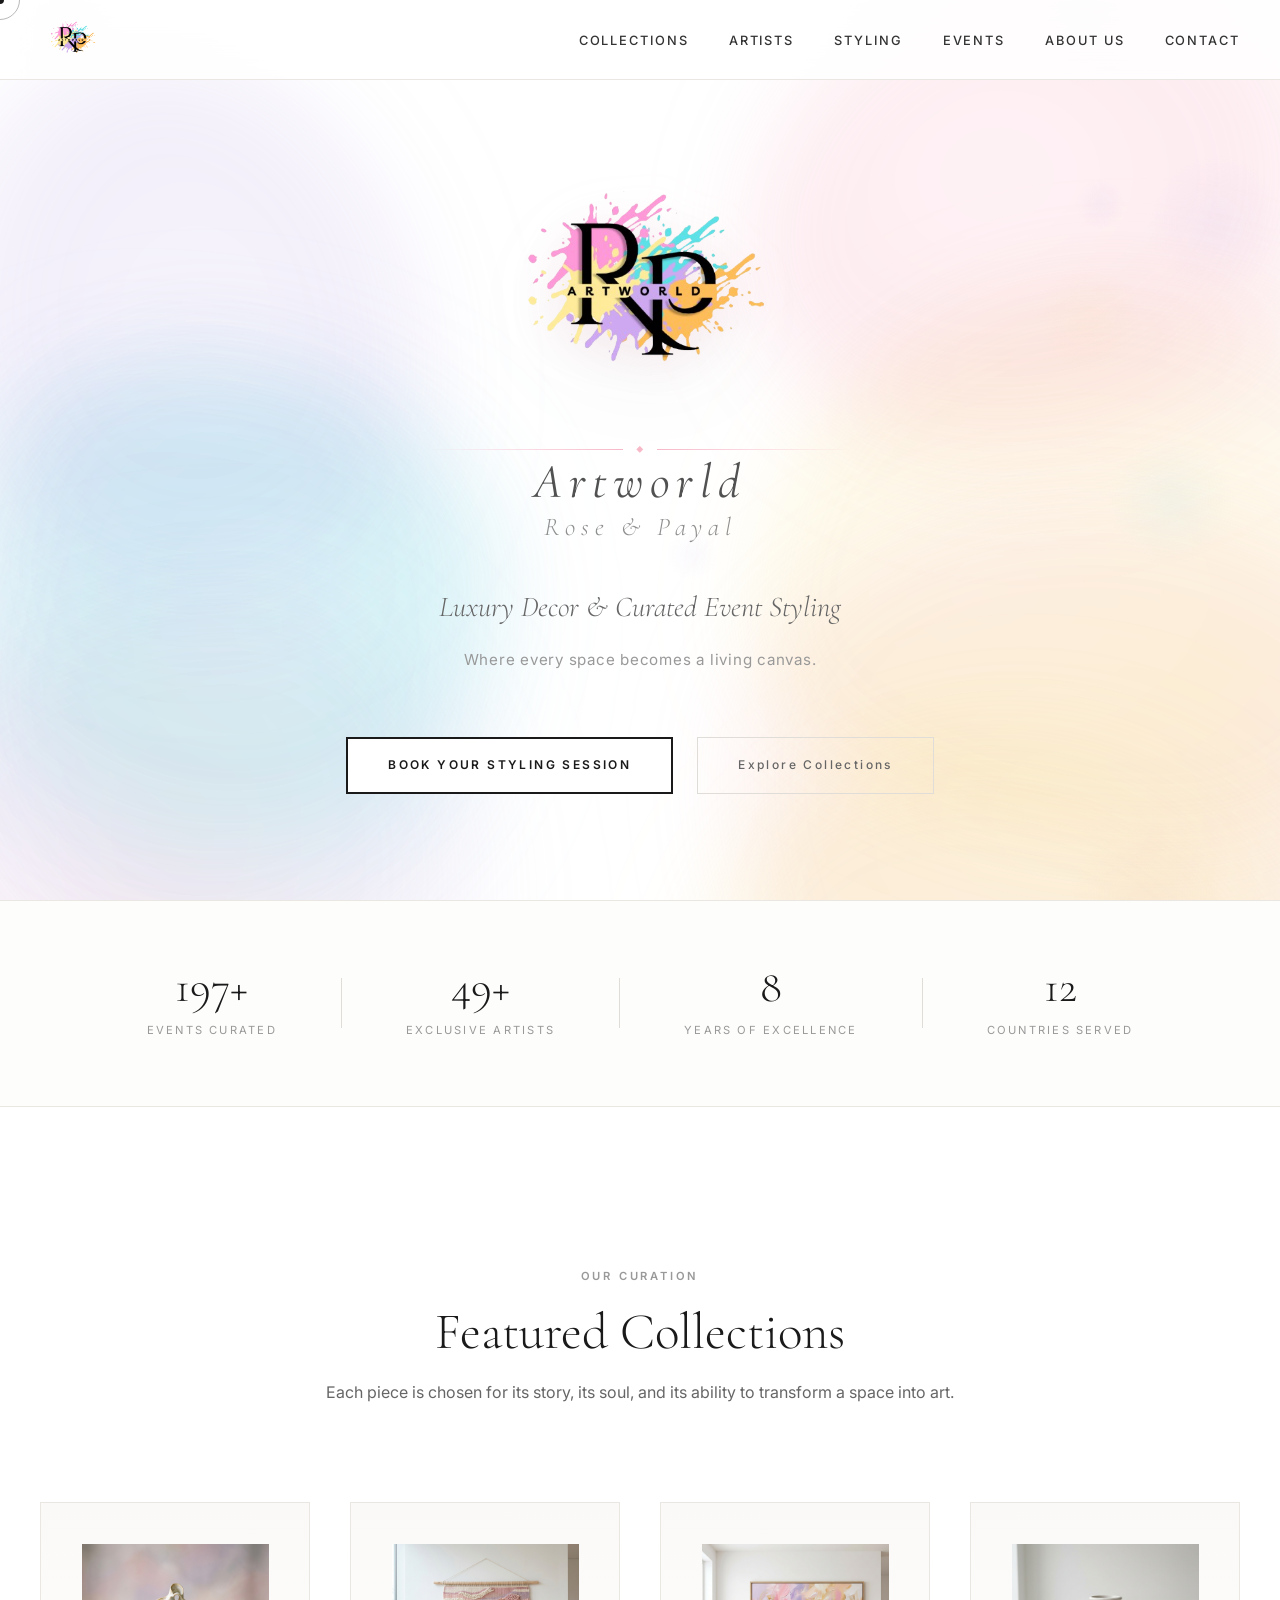
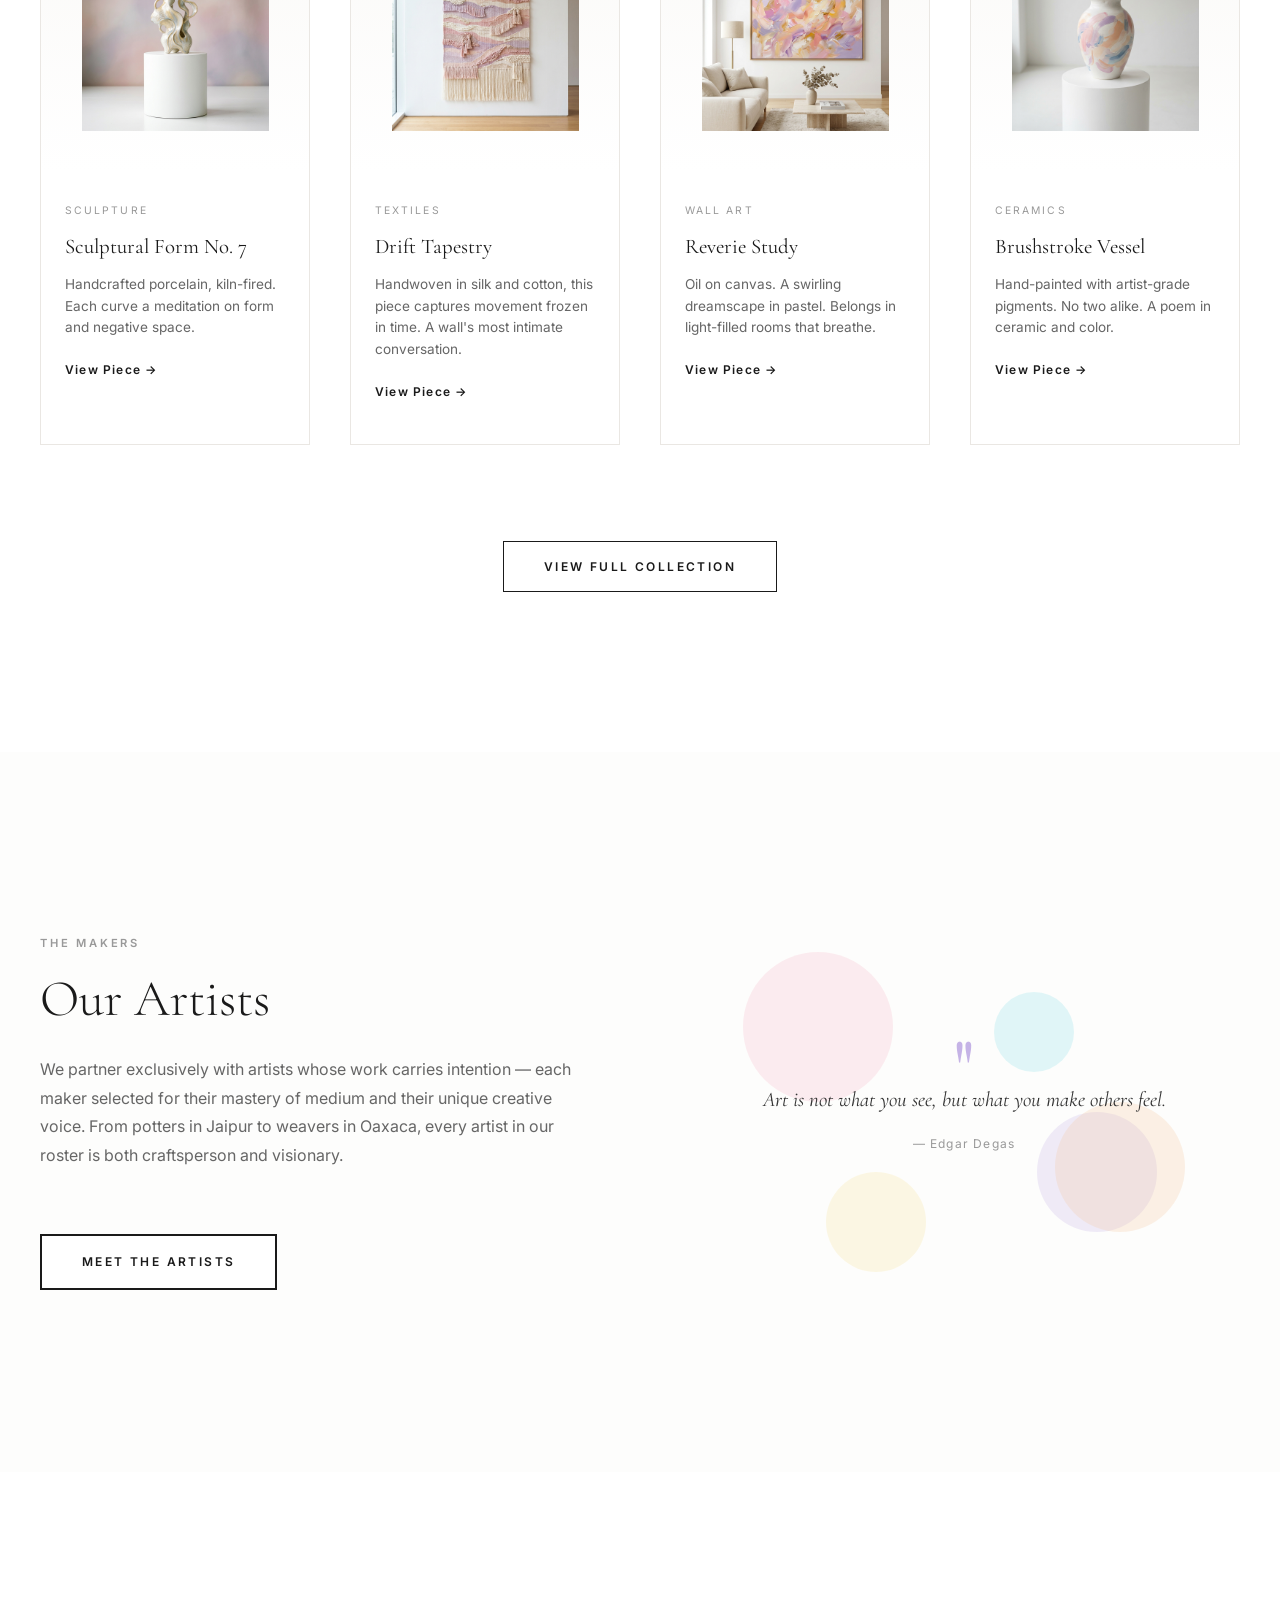
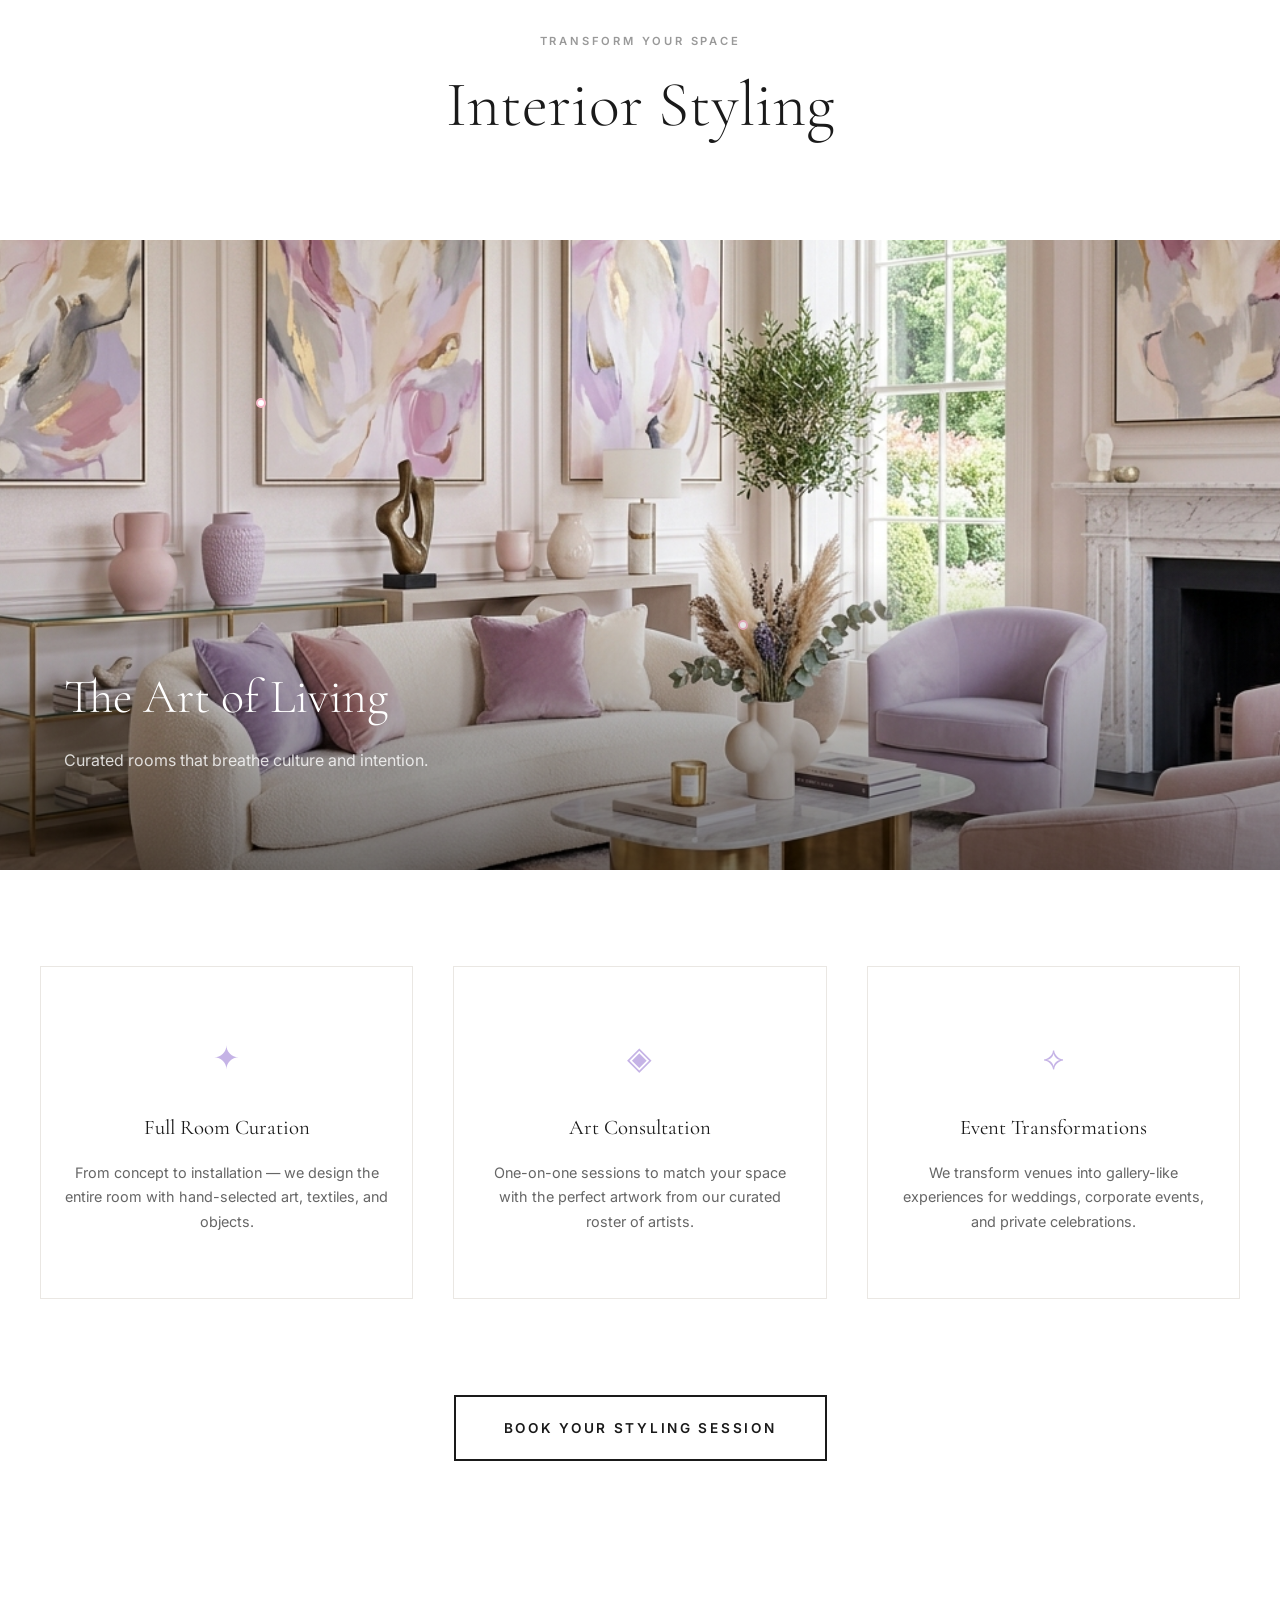
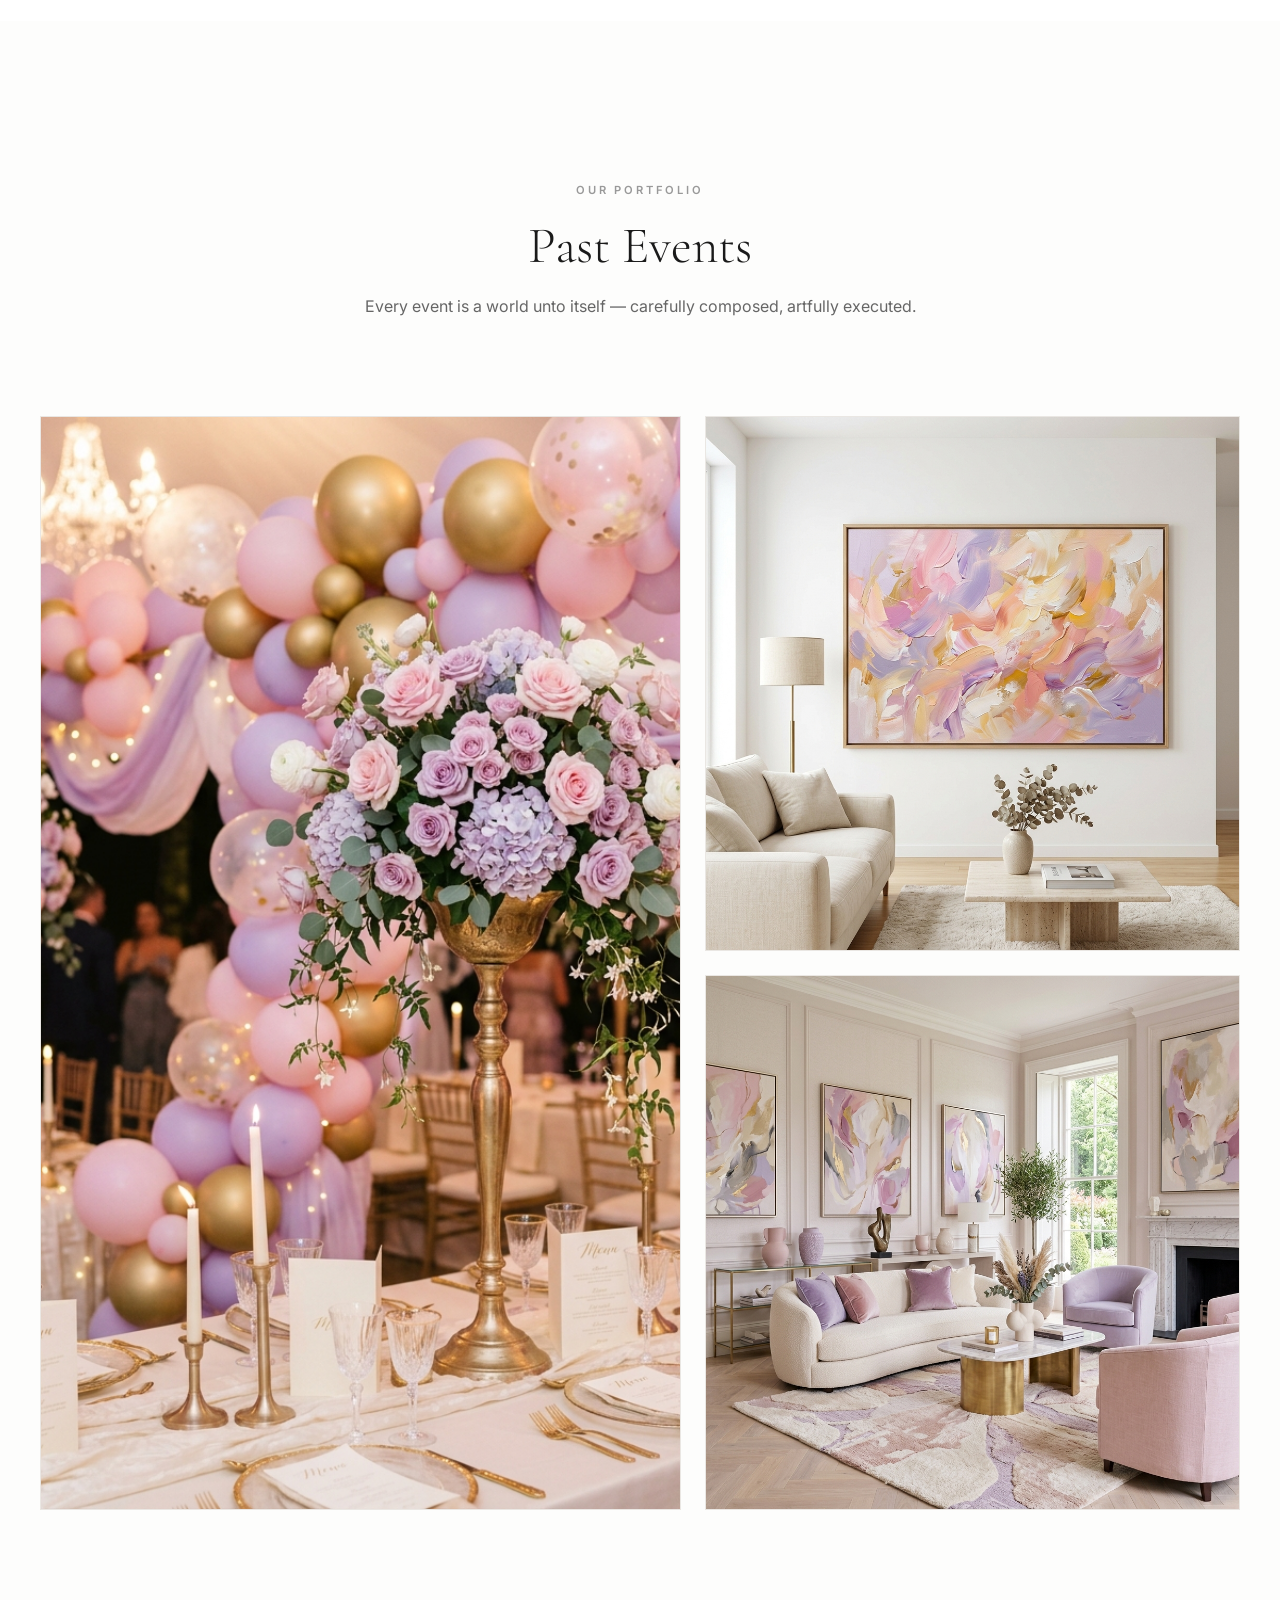
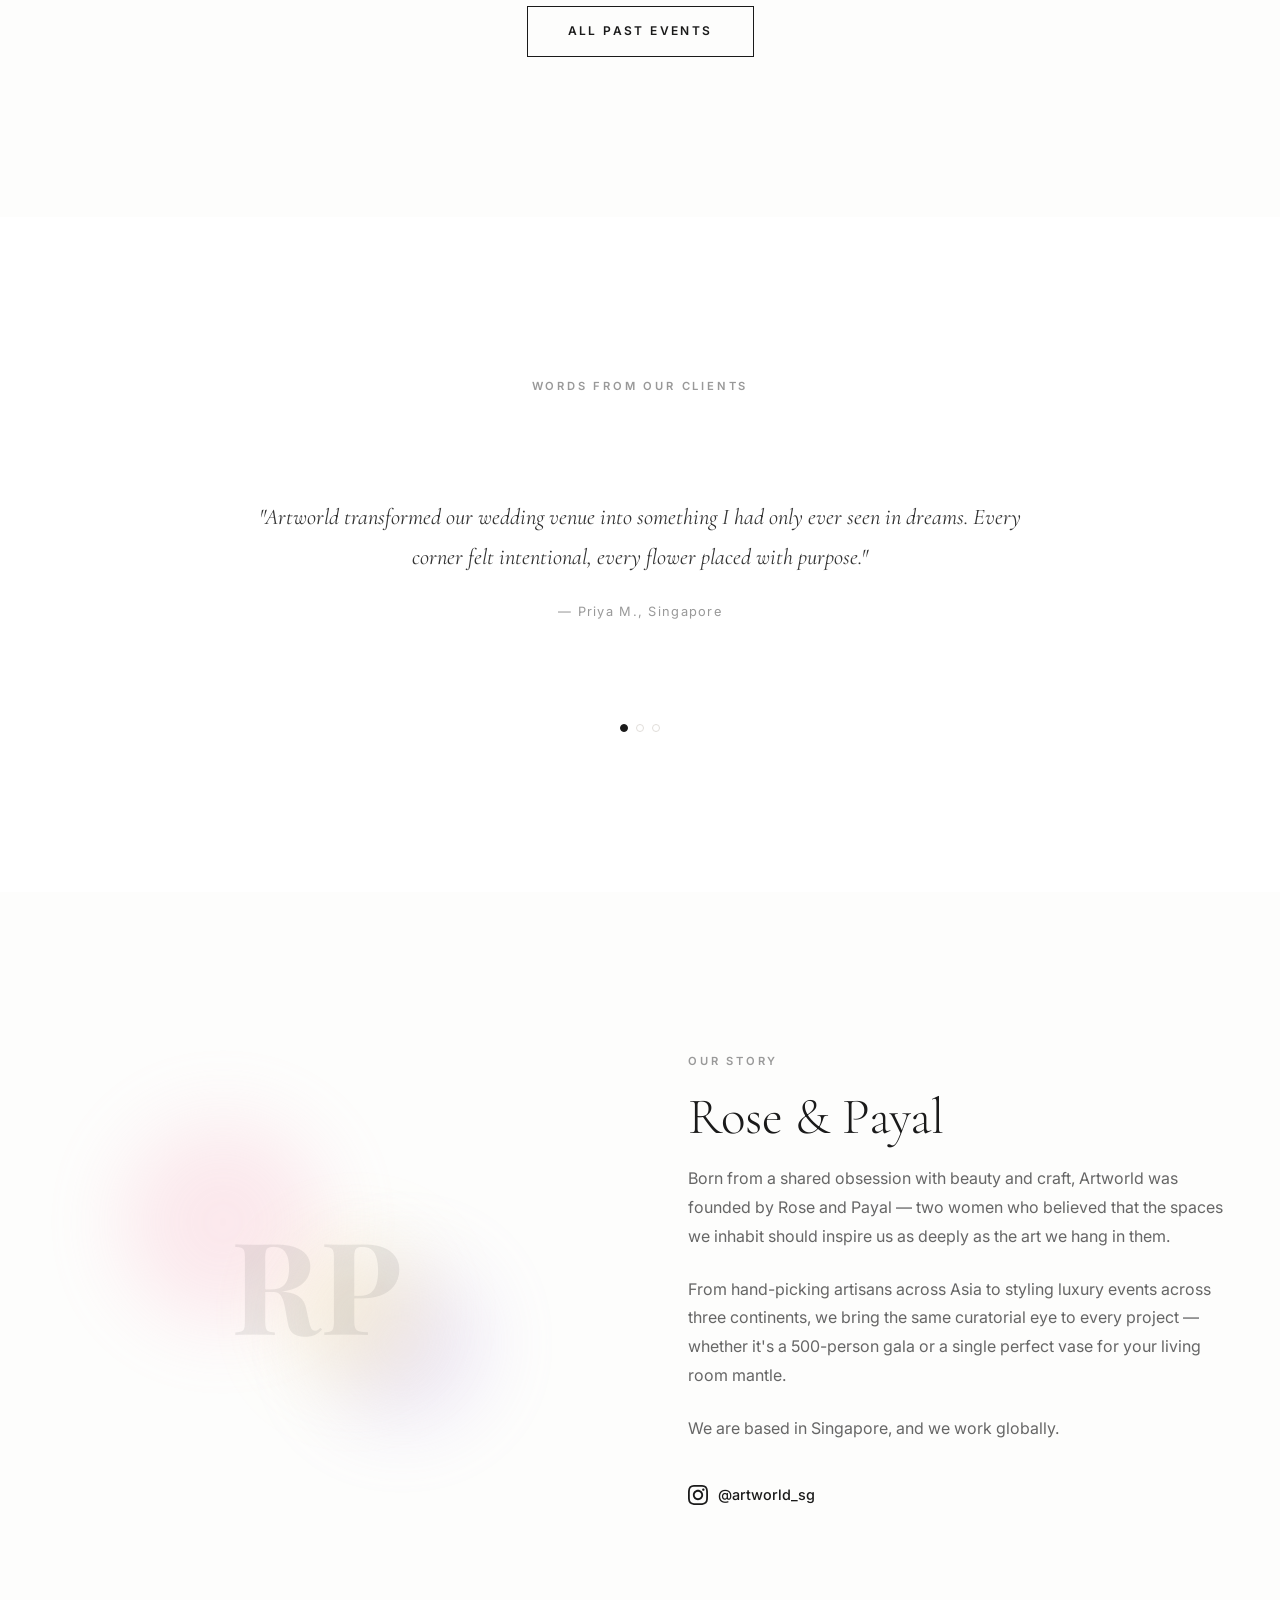
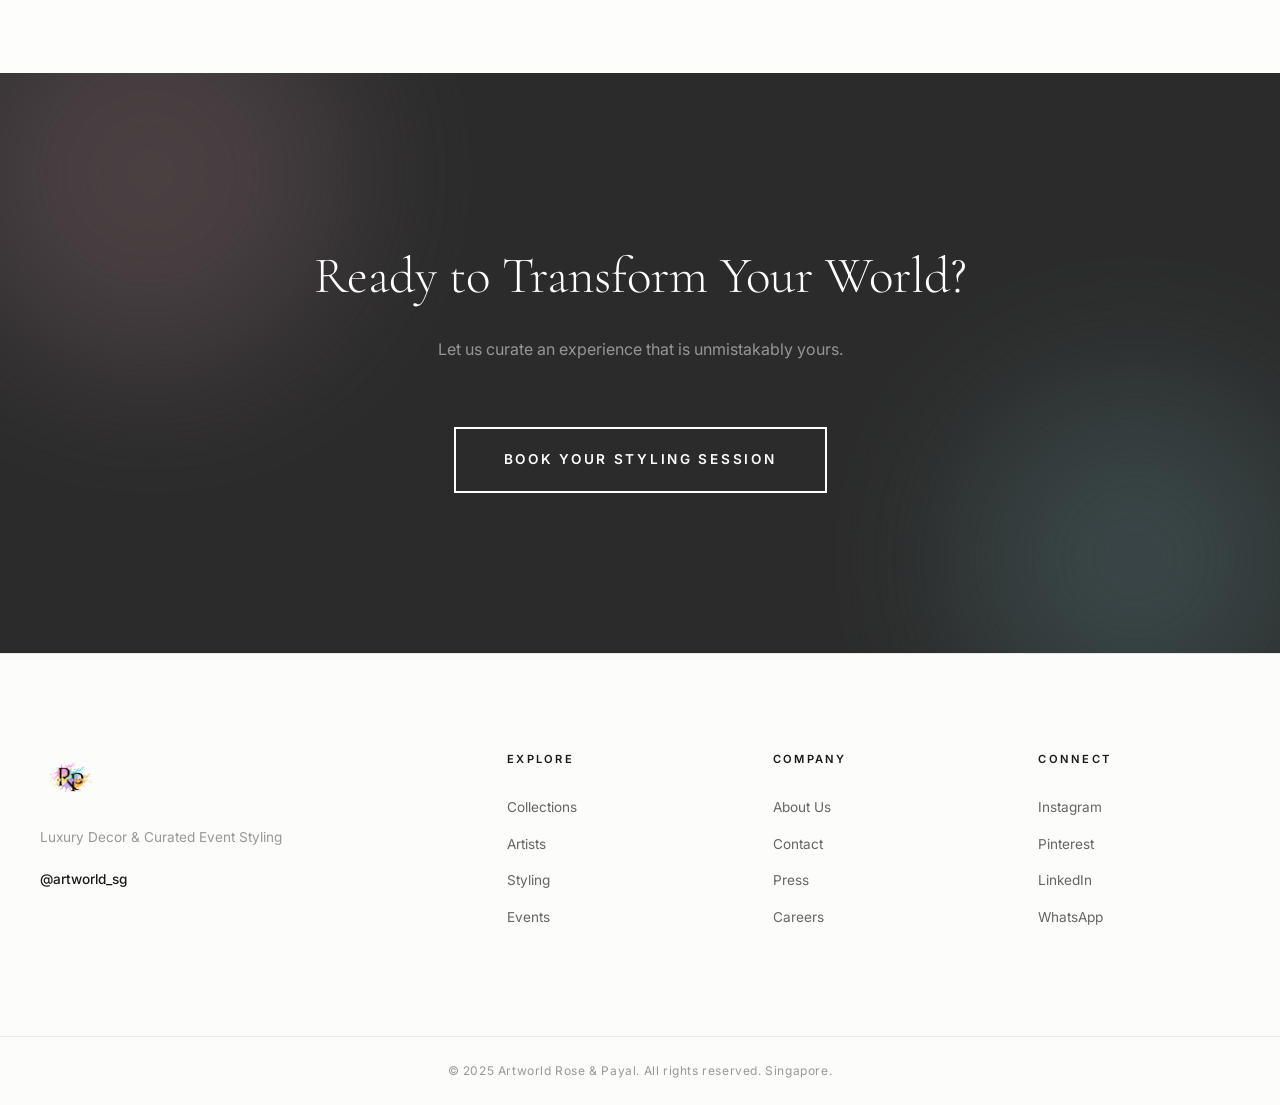
==== commit 91499437: "favicon + other stuff" ====
--- a/index.html
+++ b/index.html
@@ -9,6 +9,7 @@
   <link rel="preconnect" href="https://fonts.gstatic.com" crossorigin>
   <link href="https://fonts.googleapis.com/css2?family=Cormorant+Garamond:ital,wght@0,300;0,400;0,500;0,600;1,300;1,400&family=Inter:wght@300;400;500;600&family=Playfair+Display:ital,wght@0,400;0,700;1,400&display=swap" rel="stylesheet">
   <link rel="stylesheet" href="style.css">
+  <link rel="icon" type="image/png" href="assets/logo.png">
 </head>
 <body>
 
@@ -88,10 +89,7 @@
       </div>
     </div>
 
-    <div class="hero-scroll-hint">
-      <span>Scroll</span>
-      <div class="scroll-line"></div>
-    </div>
+
   </section>
 
   <!-- About Strip -->
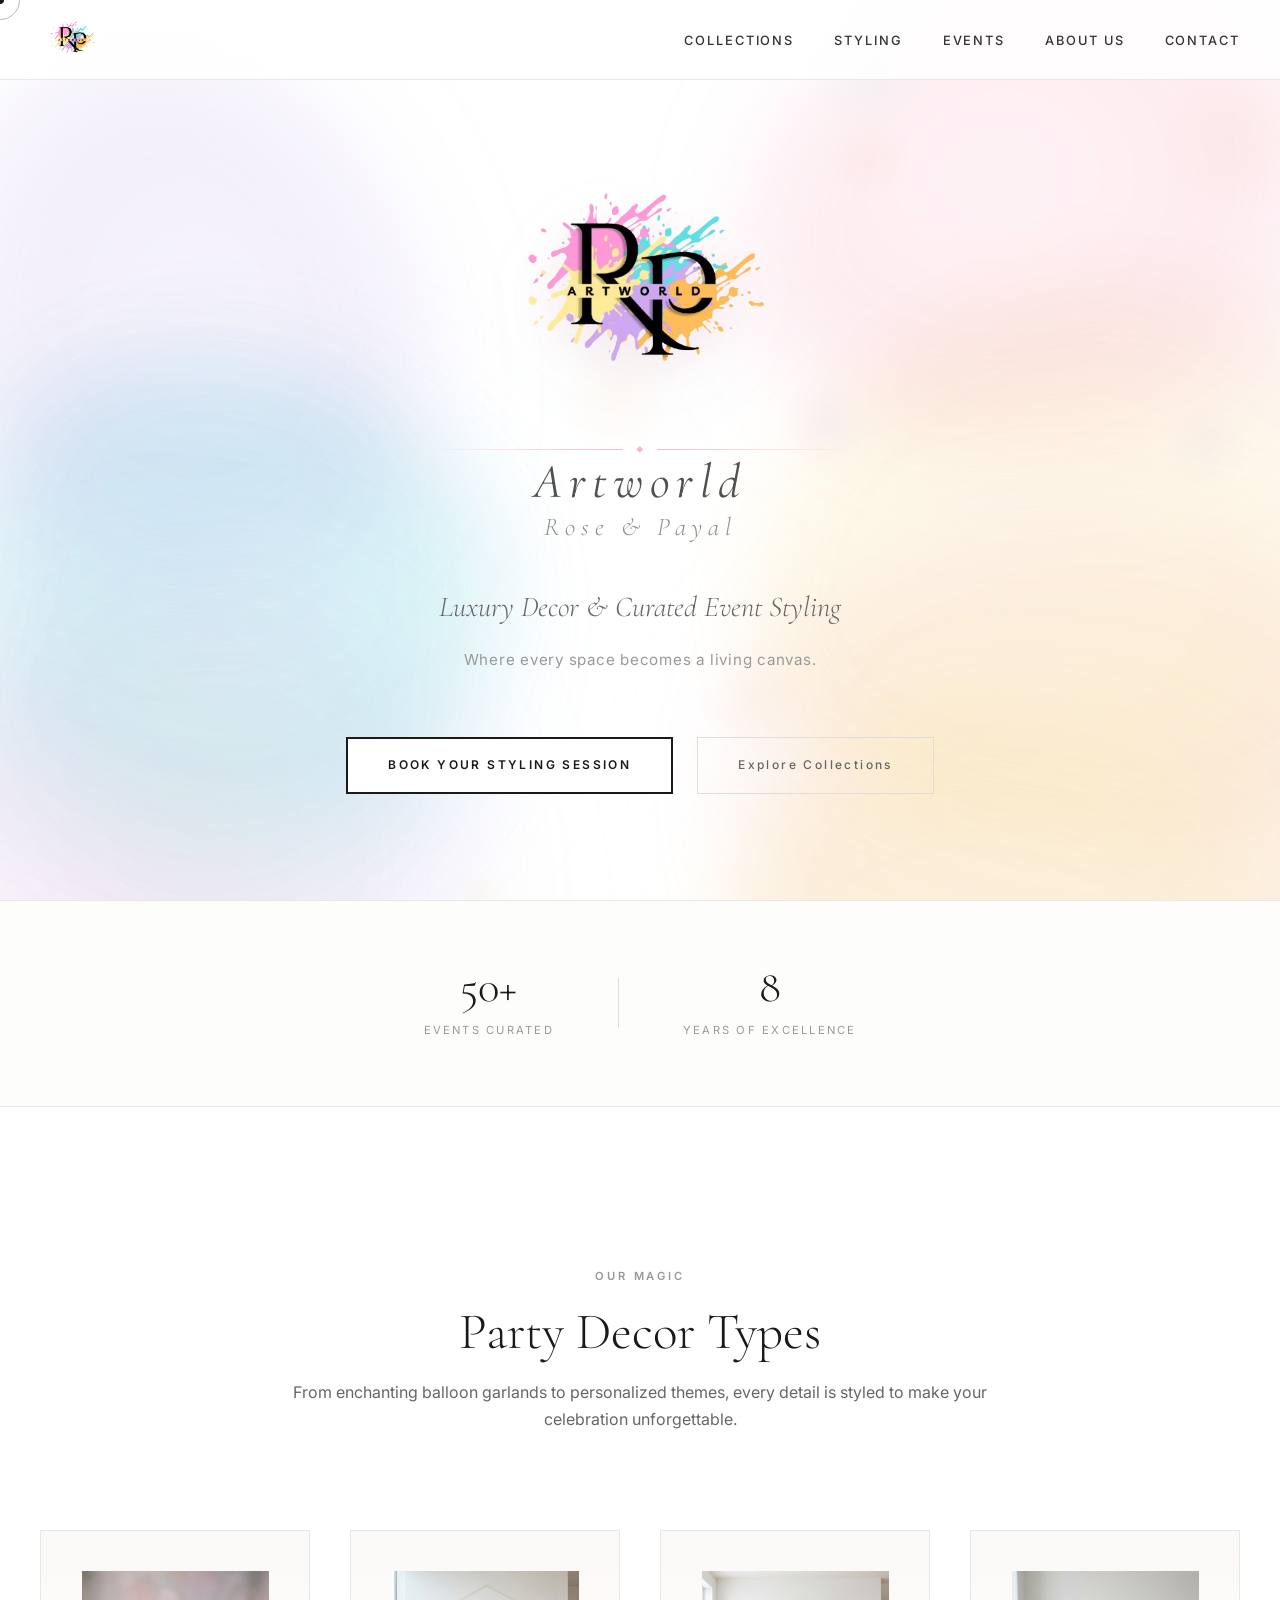
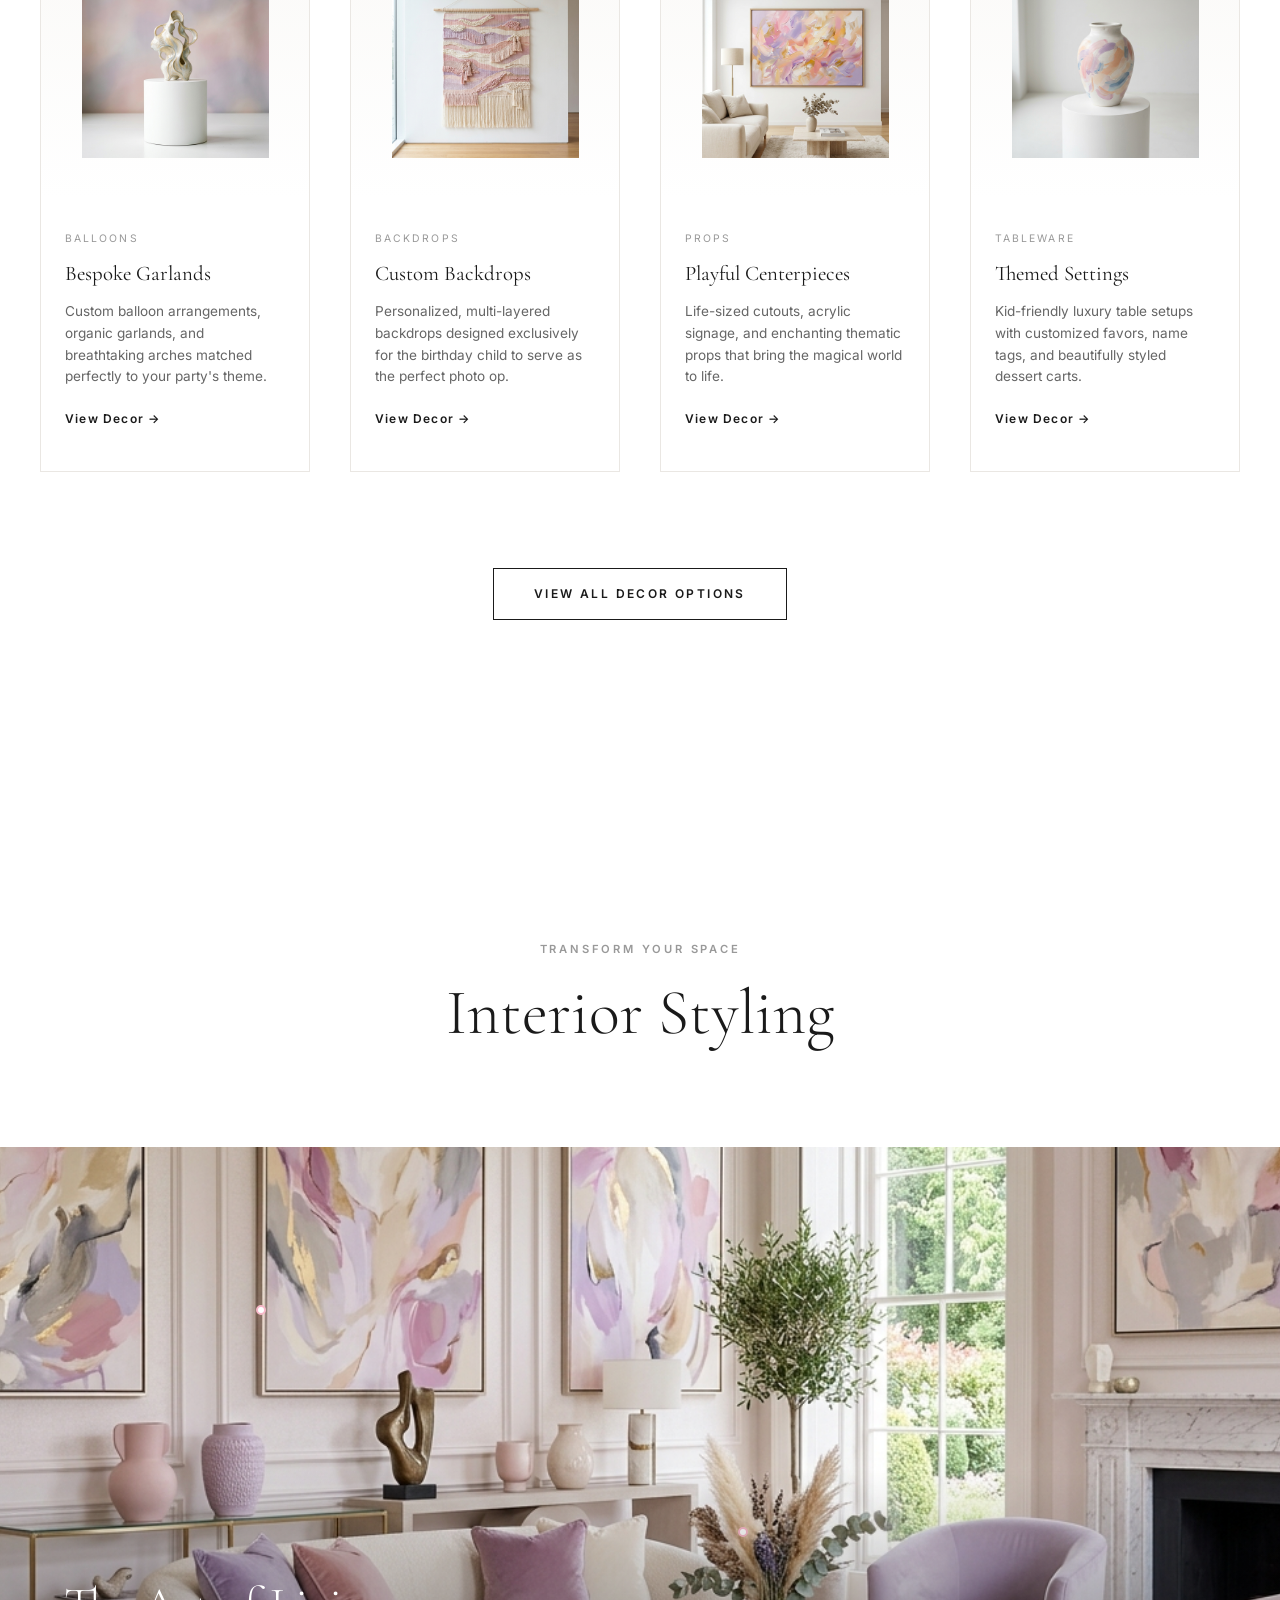
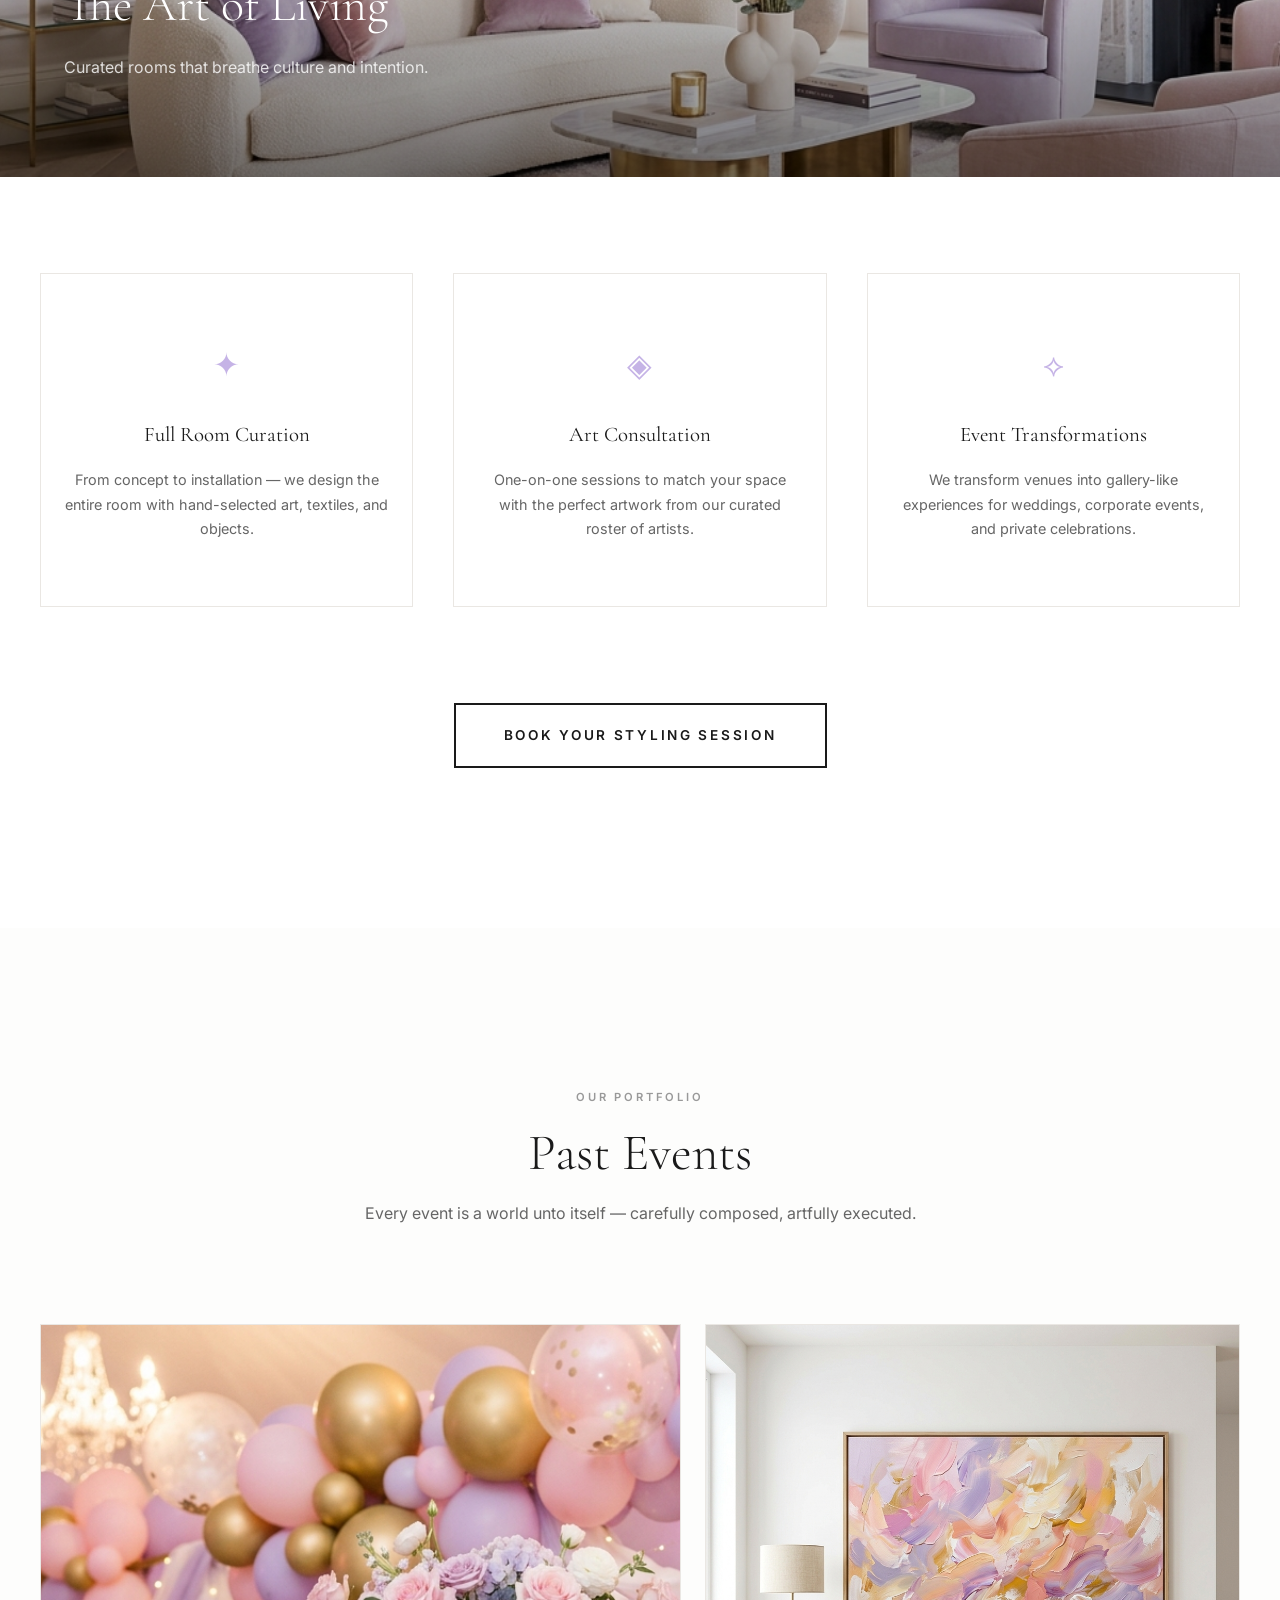
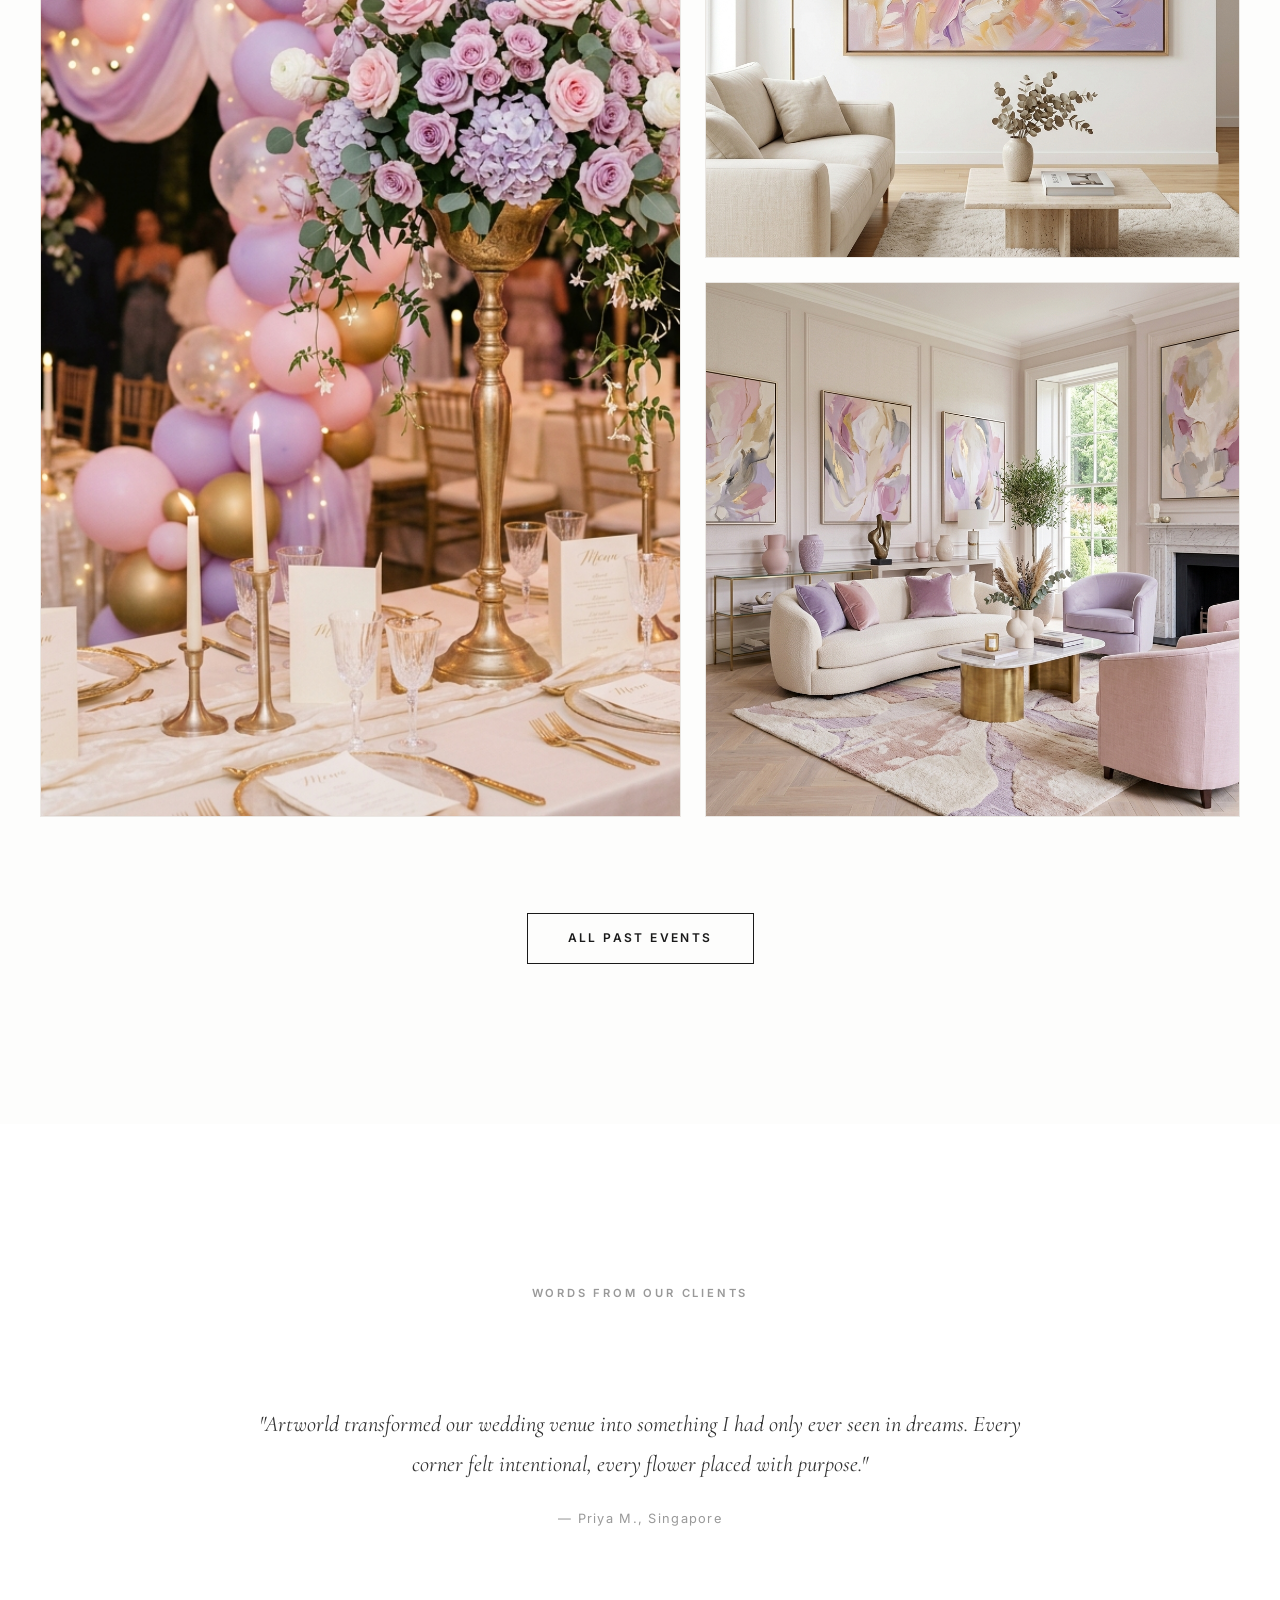
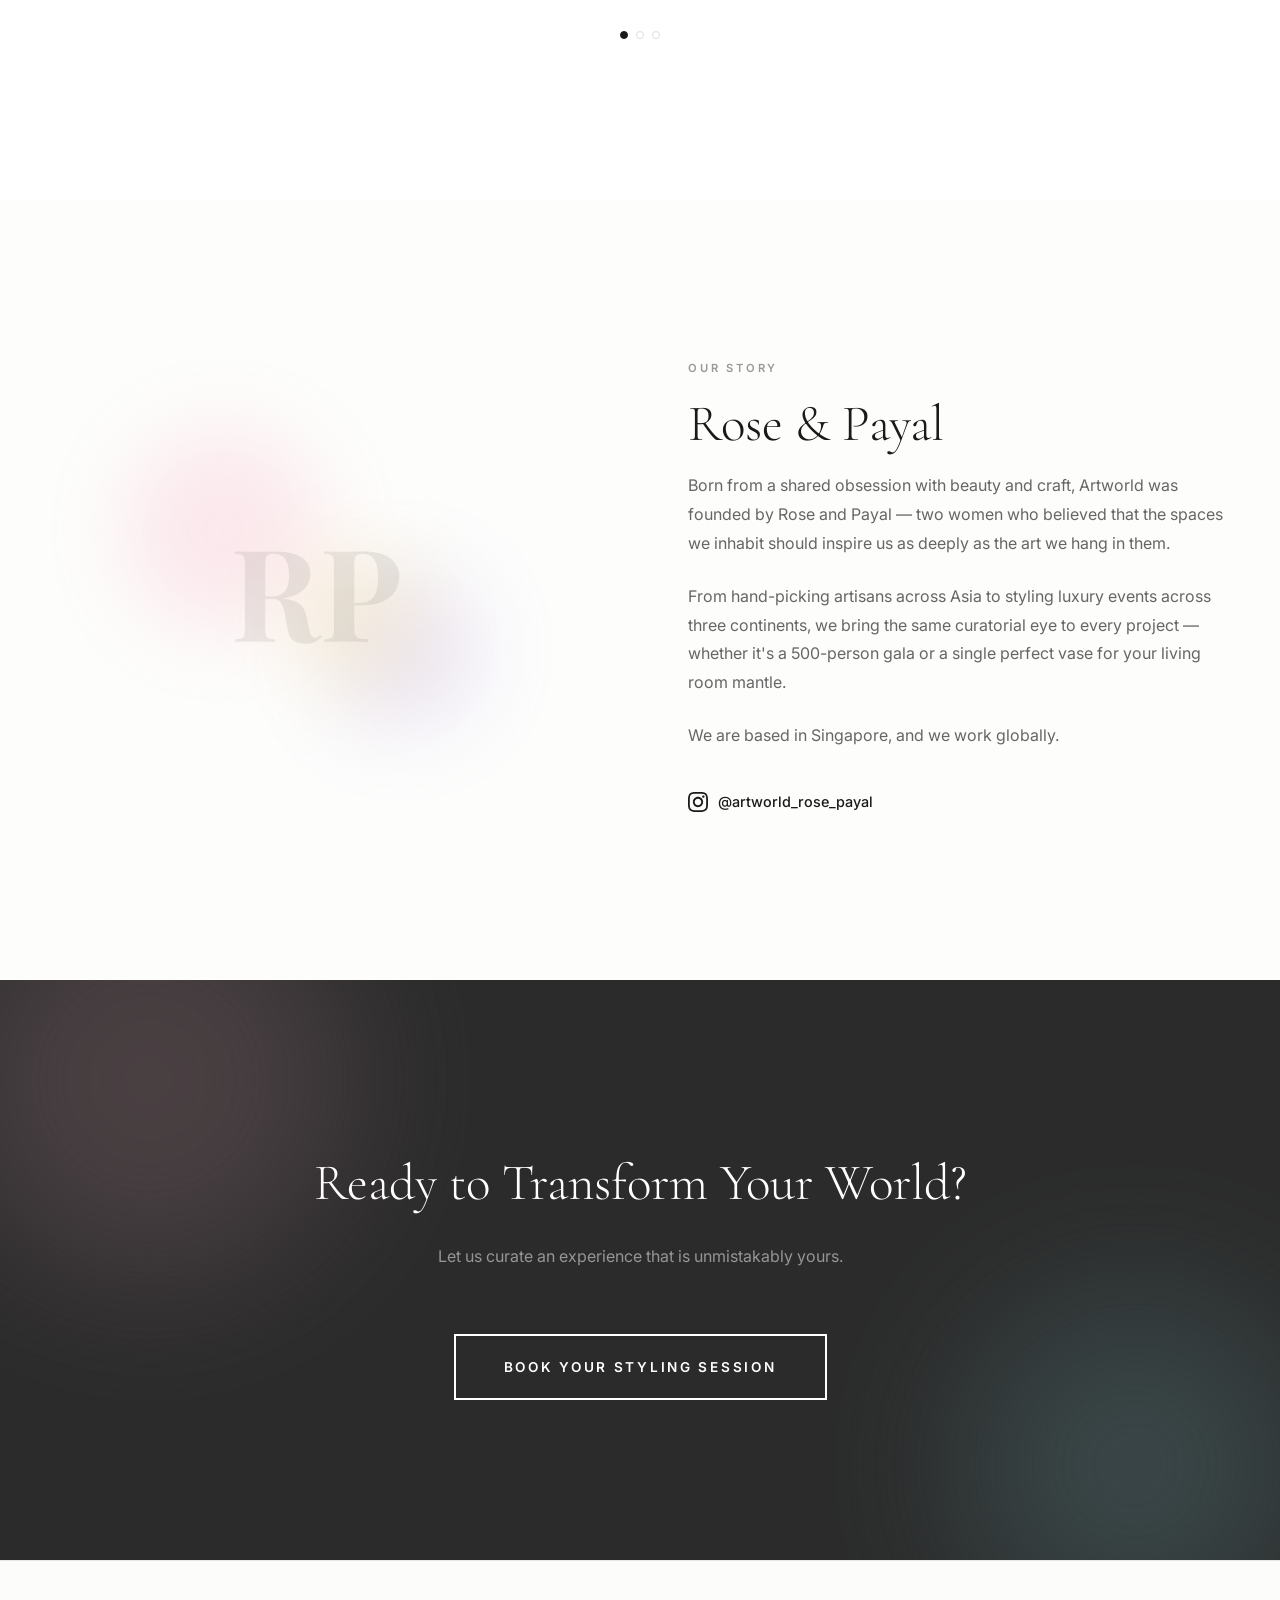
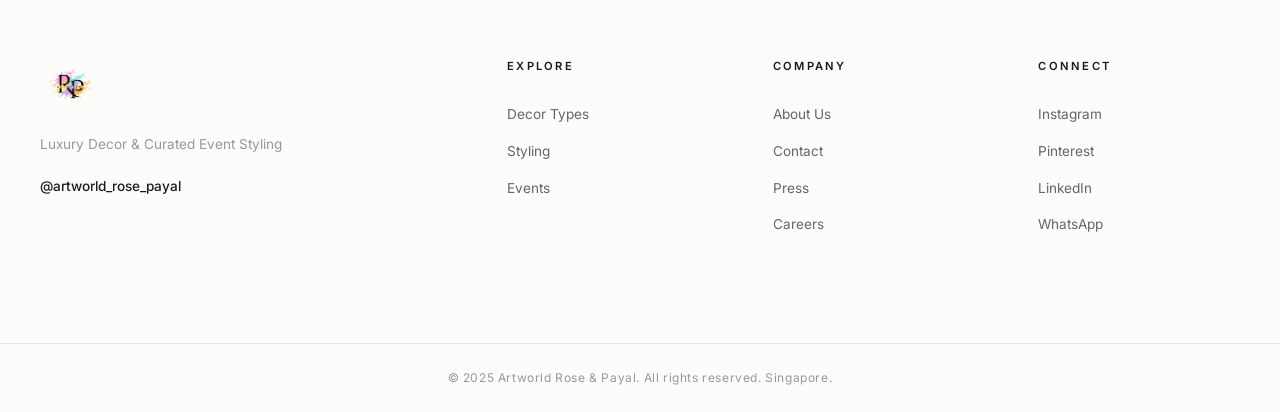
==== commit 6cd5b7de: "website updates" ====
--- a/index.html
+++ b/index.html
@@ -38,9 +38,6 @@
         <li><a href="#collections" class="nav-link" data-label="Collections">
           <span class="nav-drip"></span>Collections
         </a></li>
-        <li><a href="#artists" class="nav-link" data-label="Artists">
-          <span class="nav-drip"></span>Artists
-        </a></li>
         <li><a href="#styling" class="nav-link" data-label="Styling">
           <span class="nav-drip"></span>Styling
         </a></li>
@@ -96,122 +93,84 @@
   <section class="about-strip">
     <div class="strip-inner">
       <div class="strip-item">
-        <span class="strip-number">200+</span>
+        <span class="strip-number">50+</span>
         <span class="strip-label">Events Curated</span>
-      </div>
-      <div class="strip-divider"></div>
-      <div class="strip-item">
-        <span class="strip-number">50+</span>
-        <span class="strip-label">Exclusive Artists</span>
       </div>
       <div class="strip-divider"></div>
       <div class="strip-item">
         <span class="strip-number">8</span>
         <span class="strip-label">Years of Excellence</span>
       </div>
-      <div class="strip-divider"></div>
-      <div class="strip-item">
-        <span class="strip-number">12</span>
-        <span class="strip-label">Countries Served</span>
-      </div>
-    </div>
-  </section>
-
-  <!-- Collections Section -->
+    </div>
+  </section>
+
+  <!-- Decor Types Section -->
   <section class="collections" id="collections">
     <div class="section-header">
-      <span class="section-label">Our Curation</span>
-      <h2 class="section-title">Featured Collections</h2>
-      <p class="section-sub">Each piece is chosen for its story, its soul, and its ability to transform a space into art.</p>
+      <span class="section-label">Our Magic</span>
+      <h2 class="section-title">Party Decor Types</h2>
+      <p class="section-sub">From enchanting balloon garlands to personalized themes, every detail is styled to make your celebration unforgettable.</p>
     </div>
 
     <div class="collections-grid">
       <div class="product-card" id="product1">
         <div class="product-pedestal">
           <div class="product-aura"></div>
-          <img src="assets/product_sculpture.png" alt="Sculptural Form No. 7 — Handcrafted ceramic" class="product-img">
+          <img src="assets/product_sculpture.png" alt="Balloon Installations — Party Decor" class="product-img">
         </div>
         <div class="product-info">
-          <span class="product-category">Sculpture</span>
-          <h3 class="product-name">Sculptural Form No. 7</h3>
-          <p class="product-desc">Handcrafted porcelain, kiln-fired. Each curve a meditation on form and negative space.</p>
-          <a href="#" class="product-link">View Piece →</a>
+          <span class="product-category">Balloons</span>
+          <h3 class="product-name">Bespoke Garlands</h3>
+          <p class="product-desc">Custom balloon arrangements, organic garlands, and breathtaking arches matched perfectly to your party's theme.</p>
+          <a href="#" class="product-link">View Decor →</a>
         </div>
       </div>
 
       <div class="product-card" id="product2">
         <div class="product-pedestal">
           <div class="product-aura"></div>
-          <img src="assets/product_textile.png" alt="Drift Tapestry — Handwoven textile wall art" class="product-img">
+          <img src="assets/product_textile.png" alt="Themed Backdrops — Party Decor" class="product-img">
         </div>
         <div class="product-info">
-          <span class="product-category">Textiles</span>
-          <h3 class="product-name">Drift Tapestry</h3>
-          <p class="product-desc">Handwoven in silk and cotton, this piece captures movement frozen in time. A wall's most intimate conversation.</p>
-          <a href="#" class="product-link">View Piece →</a>
+          <span class="product-category">Backdrops</span>
+          <h3 class="product-name">Custom Backdrops</h3>
+          <p class="product-desc">Personalized, multi-layered backdrops designed exclusively for the birthday child to serve as the perfect photo op.</p>
+          <a href="#" class="product-link">View Decor →</a>
         </div>
       </div>
 
       <div class="product-card" id="product3">
         <div class="product-pedestal">
           <div class="product-aura"></div>
-          <img src="assets/product_wall_art.png" alt="Reverie Study — Abstract canvas painting" class="product-img">
+          <img src="assets/product_wall_art.png" alt="Props & Signage — Party Decor" class="product-img">
         </div>
         <div class="product-info">
-          <span class="product-category">Wall Art</span>
-          <h3 class="product-name">Reverie Study</h3>
-          <p class="product-desc">Oil on canvas. A swirling dreamscape in pastel. Belongs in light-filled rooms that breathe.</p>
-          <a href="#" class="product-link">View Piece →</a>
+          <span class="product-category">Props</span>
+          <h3 class="product-name">Playful Centerpieces</h3>
+          <p class="product-desc">Life-sized cutouts, acrylic signage, and enchanting thematic props that bring the magical world to life.</p>
+          <a href="#" class="product-link">View Decor →</a>
         </div>
       </div>
 
       <div class="product-card" id="product4">
         <div class="product-pedestal">
           <div class="product-aura"></div>
-          <img src="assets/product_vase.png" alt="Brushstroke Vessel — Hand-painted ceramic vase" class="product-img">
+          <img src="assets/product_vase.png" alt="Table Settings — Party Decor" class="product-img">
         </div>
         <div class="product-info">
-          <span class="product-category">Ceramics</span>
-          <h3 class="product-name">Brushstroke Vessel</h3>
-          <p class="product-desc">Hand-painted with artist-grade pigments. No two alike. A poem in ceramic and color.</p>
-          <a href="#" class="product-link">View Piece →</a>
+          <span class="product-category">Tableware</span>
+          <h3 class="product-name">Themed Settings</h3>
+          <p class="product-desc">Kid-friendly luxury table setups with customized favors, name tags, and beautifully styled dessert carts.</p>
+          <a href="#" class="product-link">View Decor →</a>
         </div>
       </div>
     </div>
 
     <div class="collections-cta">
-      <a href="#" class="btn-outline">View Full Collection</a>
-    </div>
-  </section>
-
-  <!-- Artists Section -->
-  <section class="artists-section" id="artists">
-    <div class="artists-inner">
-      <div class="artists-text">
-        <span class="section-label">The Makers</span>
-        <h2 class="section-title">Our Artists</h2>
-        <p class="artists-desc">We partner exclusively with artists whose work carries intention — each maker selected for their mastery of medium and their unique creative voice. From potters in Jaipur to weavers in Oaxaca, every artist in our roster is both craftsperson and visionary.</p>
-        <a href="#" class="btn-primary" id="artistsCta">
-          <span class="btn-text">MEET THE ARTISTS</span>
-          <div class="btn-gradient-overlay"></div>
-        </a>
-      </div>
-      <div class="artists-visual">
-        <div class="artists-float-grid">
-          <div class="float-circle fc-pink"></div>
-          <div class="float-circle fc-lavender"></div>
-          <div class="float-circle fc-yellow"></div>
-          <div class="float-circle fc-blue"></div>
-          <div class="float-circle fc-peach"></div>
-          <div class="artists-quote">
-            <span class="quote-mark">"</span>
-            <p>Art is not what you see, but what you make others feel.</p>
-            <span class="quote-attribution">— Edgar Degas</span>
-          </div>
-        </div>
-      </div>
-    </div>
-  </section>
+      <a href="decor.html" class="btn-outline">View All Decor Options</a>
+    </div>
+  </section>
+
 
   <!-- Interior Styling Section -->
   <section class="styling-section" id="styling">
@@ -361,9 +320,9 @@
         <p>From hand-picking artisans across Asia to styling luxury events across three continents, we bring the same curatorial eye to every project — whether it's a 500-person gala or a single perfect vase for your living room mantle.</p>
         <p>We are based in Singapore, and we work globally.</p>
         <div class="about-instagram">
-          <a href="https://instagram.com/artworld_sg" target="_blank" rel="noopener" class="instagram-link" id="instagramLink">
+          <a href="https://www.instagram.com/artworld_rose_payal/" target="_blank" rel="noopener" class="instagram-link" id="instagramLink">
             <svg viewBox="0 0 24 24" class="ig-icon" fill="currentColor"><path d="M12 2.163c3.204 0 3.584.012 4.85.07 3.252.148 4.771 1.691 4.919 4.919.058 1.265.069 1.645.069 4.849 0 3.205-.012 3.584-.069 4.849-.149 3.225-1.664 4.771-4.919 4.919-1.266.058-1.644.07-4.85.07-3.204 0-3.584-.012-4.849-.07-3.26-.149-4.771-1.699-4.919-4.92-.058-1.265-.07-1.644-.07-4.849 0-3.204.013-3.583.07-4.849.149-3.227 1.664-4.771 4.919-4.919 1.266-.057 1.645-.069 4.849-.069zm0-2.163c-3.259 0-3.667.014-4.947.072-4.358.2-6.78 2.618-6.98 6.98-.059 1.281-.073 1.689-.073 4.948 0 3.259.014 3.668.072 4.948.2 4.358 2.618 6.78 6.98 6.98 1.281.058 1.689.072 4.948.072 3.259 0 3.668-.014 4.948-.072 4.354-.2 6.782-2.618 6.979-6.98.059-1.28.073-1.689.073-4.948 0-3.259-.014-3.667-.072-4.947-.196-4.354-2.617-6.78-6.979-6.98-1.281-.059-1.69-.073-4.949-.073zm0 5.838c-3.403 0-6.162 2.759-6.162 6.162s2.759 6.163 6.162 6.163 6.162-2.759 6.162-6.163c0-3.403-2.759-6.162-6.162-6.162zm0 10.162c-2.209 0-4-1.79-4-4 0-2.209 1.791-4 4-4s4 1.791 4 4c0 2.21-1.791 4-4 4zm6.406-11.845c-.796 0-1.441.645-1.441 1.44s.645 1.44 1.441 1.44c.795 0 1.439-.645 1.439-1.44s-.644-1.44-1.439-1.44z"/></svg>
-            @artworld_sg
+            @artworld_rose_payal
           </a>
         </div>
       </div>
@@ -392,15 +351,14 @@
       <div class="footer-brand">
         <img src="assets/logo.png" alt="Artworld Rose & Payal" class="footer-logo">
         <p class="footer-tagline">Luxury Decor & Curated Event Styling</p>
-        <a href="https://instagram.com/artworld_sg" target="_blank" rel="noopener" class="footer-ig" id="footerIg">
-          @artworld_sg
+        <a href="https://www.instagram.com/artworld_rose_payal/" target="_blank" rel="noopener" class="footer-ig" id="footerIg">
+          @artworld_rose_payal
         </a>
       </div>
       <div class="footer-links-group">
         <h4 class="footer-heading">Explore</h4>
         <ul>
-          <li><a href="#collections">Collections</a></li>
-          <li><a href="#artists">Artists</a></li>
+          <li><a href="#collections">Decor Types</a></li>
           <li><a href="#styling">Styling</a></li>
           <li><a href="events.html">Events</a></li>
         </ul>
@@ -417,7 +375,7 @@
       <div class="footer-links-group">
         <h4 class="footer-heading">Connect</h4>
         <ul>
-          <li><a href="https://instagram.com/artworld_sg" target="_blank" rel="noopener">Instagram</a></li>
+          <li><a href="https://www.instagram.com/artworld_rose_payal/" target="_blank" rel="noopener">Instagram</a></li>
           <li><a href="#">Pinterest</a></li>
           <li><a href="#">LinkedIn</a></li>
           <li><a href="#">WhatsApp</a></li>
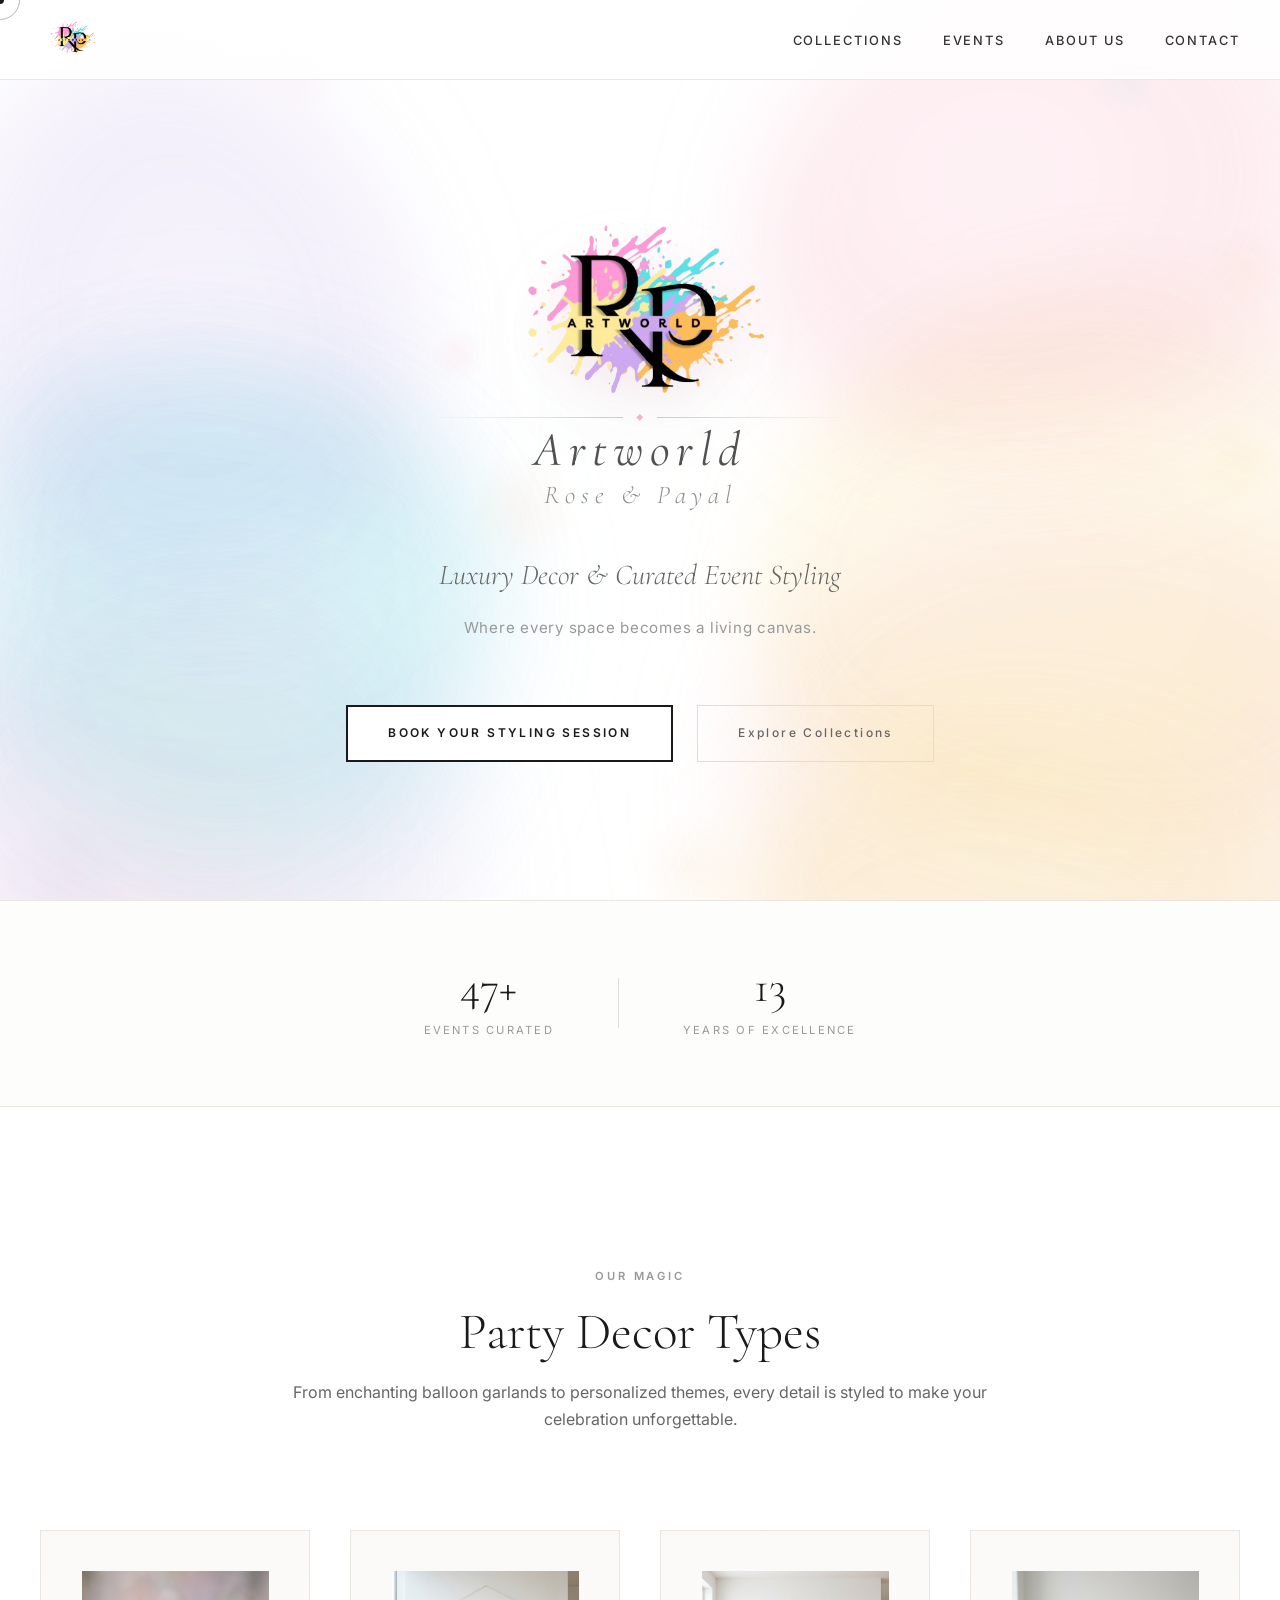
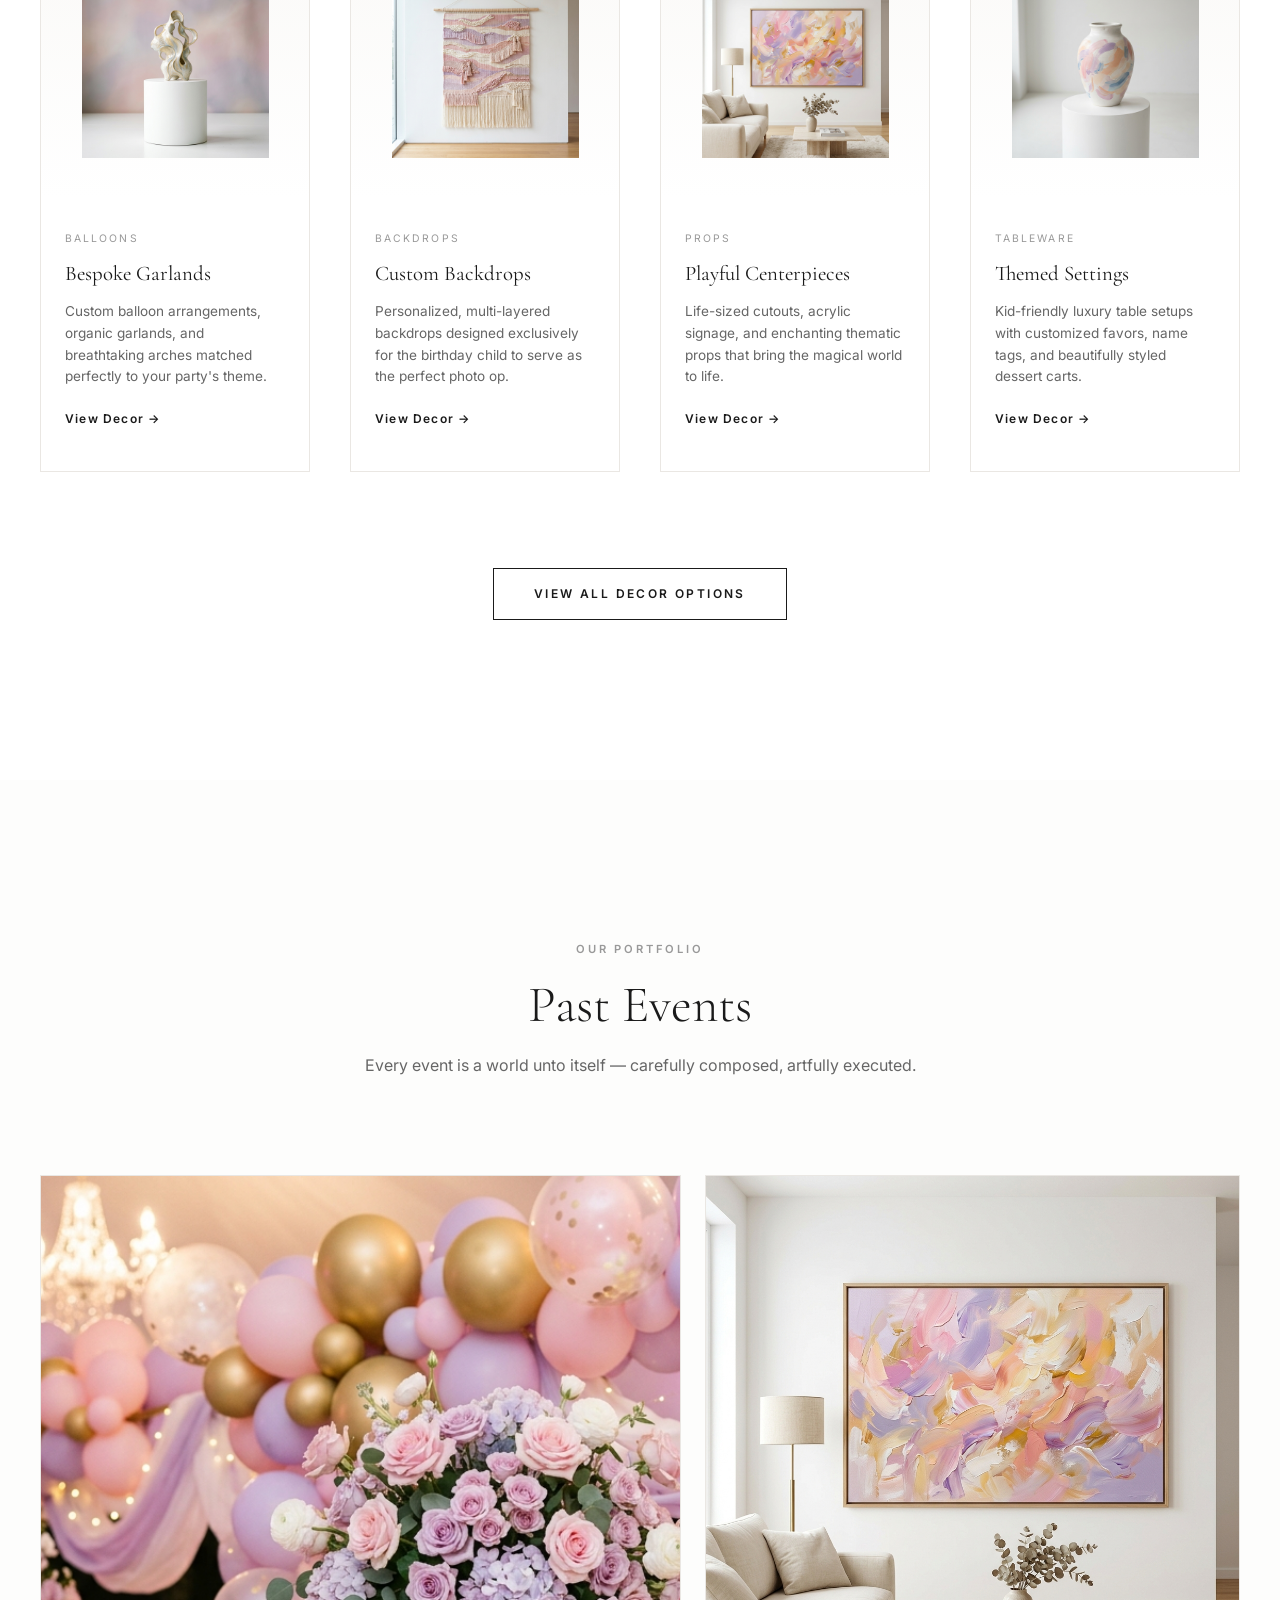
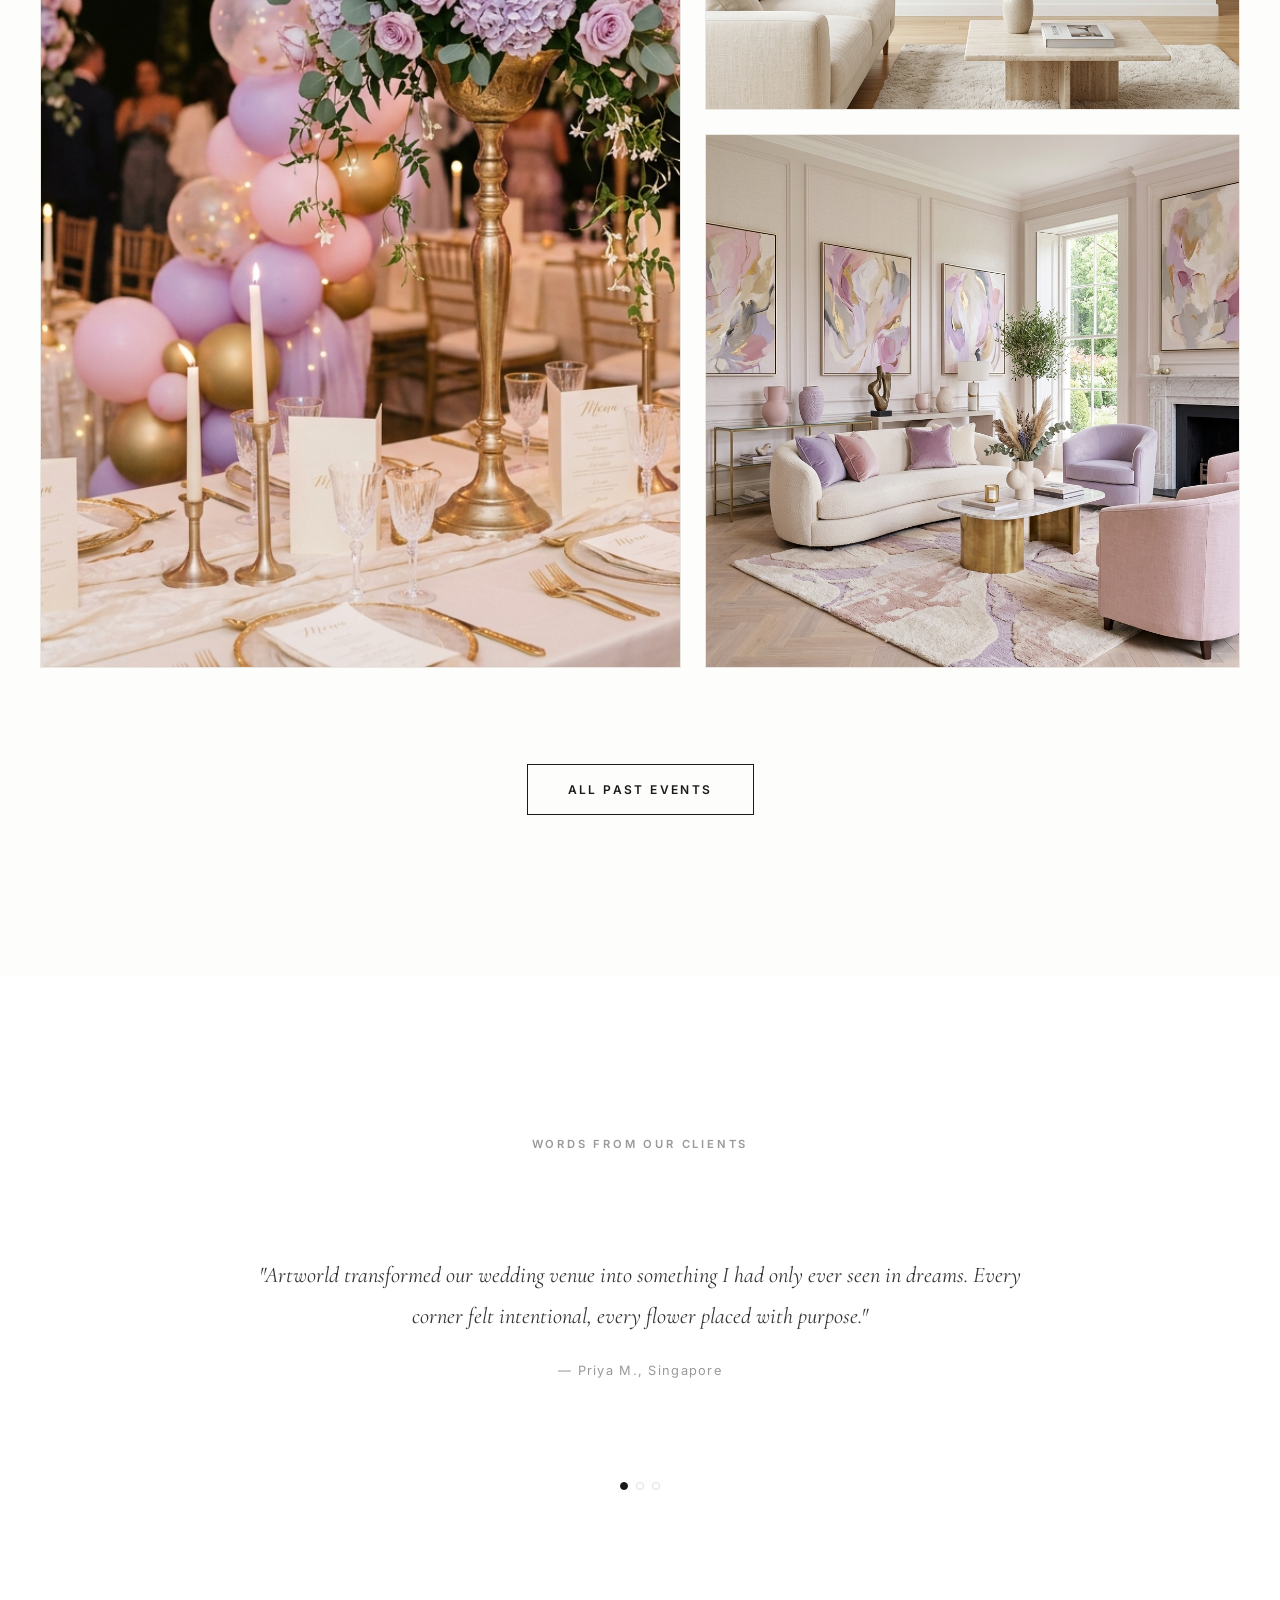
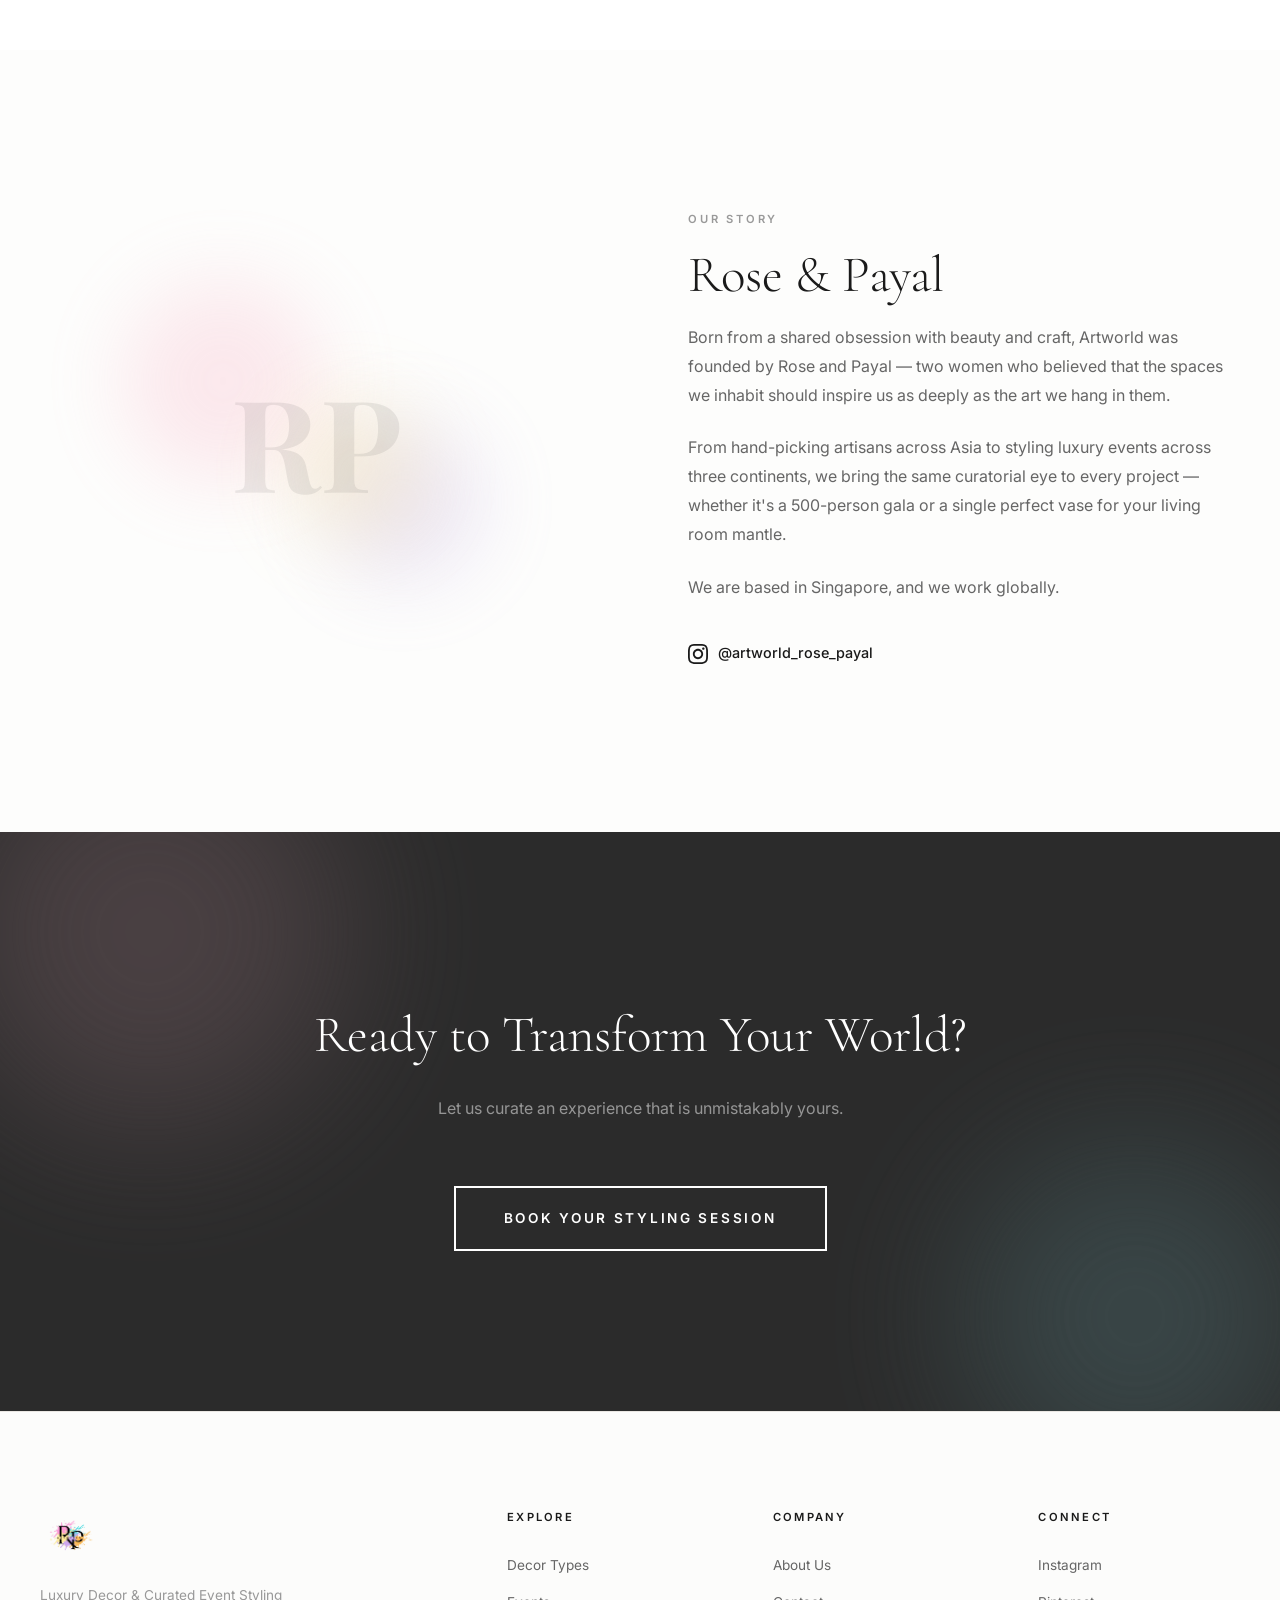
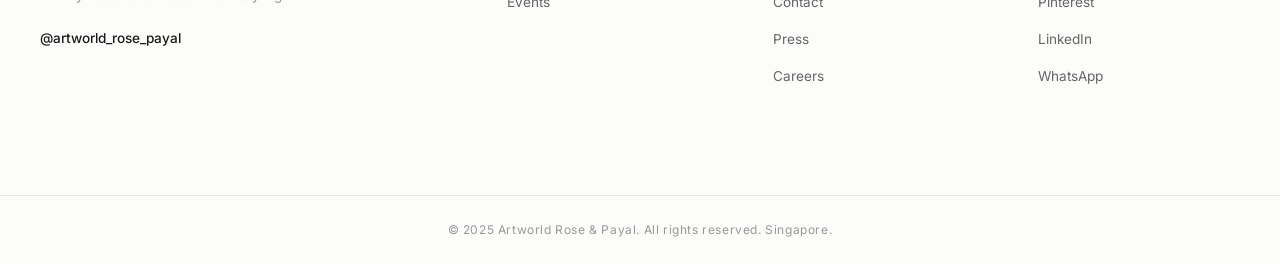
==== commit 8eac5e12: "change 3" ====
--- a/index.html
+++ b/index.html
@@ -38,9 +38,6 @@
         <li><a href="#collections" class="nav-link" data-label="Collections">
           <span class="nav-drip"></span>Collections
         </a></li>
-        <li><a href="#styling" class="nav-link" data-label="Styling">
-          <span class="nav-drip"></span>Styling
-        </a></li>
         <li><a href="events.html" class="nav-link" data-label="Events">
           <span class="nav-drip"></span>Events
         </a></li>
@@ -98,7 +95,7 @@
       </div>
       <div class="strip-divider"></div>
       <div class="strip-item">
-        <span class="strip-number">8</span>
+        <span class="strip-number">14</span>
         <span class="strip-label">Years of Excellence</span>
       </div>
     </div>
@@ -172,56 +169,6 @@
   </section>
 
 
-  <!-- Interior Styling Section -->
-  <section class="styling-section" id="styling">
-    <div class="styling-header">
-      <span class="section-label">Transform Your Space</span>
-      <h2 class="section-title styling-title">Interior Styling</h2>
-    </div>
-
-    <div class="styling-immersive">
-      <div class="styling-room">
-        <img src="assets/interior_living_room.png" alt="Art-curated luxury living room styled by Artworld Rose & Payal" class="styling-room-img" id="stylingRoomImg">
-        <div class="styling-overlay">
-          <div class="floating-decor floating-vase" id="floatingVase">
-            <div class="floating-dot"></div>
-          </div>
-          <div class="floating-decor floating-frame" id="floatingFrame">
-            <div class="floating-dot"></div>
-          </div>
-        </div>
-        <div class="styling-text-overlay">
-          <h3 class="styling-room-title">The Art of Living</h3>
-          <p class="styling-room-desc">Curated rooms that breathe culture and intention.</p>
-        </div>
-      </div>
-    </div>
-
-    <div class="styling-services">
-      <div class="service-card">
-        <div class="service-icon">✦</div>
-        <h3>Full Room Curation</h3>
-        <p>From concept to installation — we design the entire room with hand-selected art, textiles, and objects.</p>
-      </div>
-      <div class="service-card">
-        <div class="service-icon">◈</div>
-        <h3>Art Consultation</h3>
-        <p>One-on-one sessions to match your space with the perfect artwork from our curated roster of artists.</p>
-      </div>
-      <div class="service-card">
-        <div class="service-icon">⟡</div>
-        <h3>Event Transformations</h3>
-        <p>We transform venues into gallery-like experiences for weddings, corporate events, and private celebrations.</p>
-      </div>
-    </div>
-
-    <div class="styling-cta-wrapper">
-      <a href="contact.html" class="btn-primary btn-large" id="stylingBookBtn">
-        <span class="btn-text">BOOK YOUR STYLING SESSION</span>
-        <div class="btn-gradient-overlay"></div>
-      </a>
-    </div>
-  </section>
 
   <!-- Past Events Preview -->
   <section class="events-preview" id="events">
@@ -359,7 +306,6 @@
         <h4 class="footer-heading">Explore</h4>
         <ul>
           <li><a href="#collections">Decor Types</a></li>
-          <li><a href="#styling">Styling</a></li>
           <li><a href="events.html">Events</a></li>
         </ul>
       </div>
--- a/style.css
+++ b/style.css
@@ -346,7 +346,7 @@
 /* Hero logo (inside hero section) */
 .hero-logo-container {
   animation: floatCenter 16s ease-in-out infinite;
-  margin-bottom: -1rem; /* Pull rule closer to logo */
+  margin-bottom: -5rem; /* Pull rule closer to logo */
 }
 
 @keyframes floatCenter {
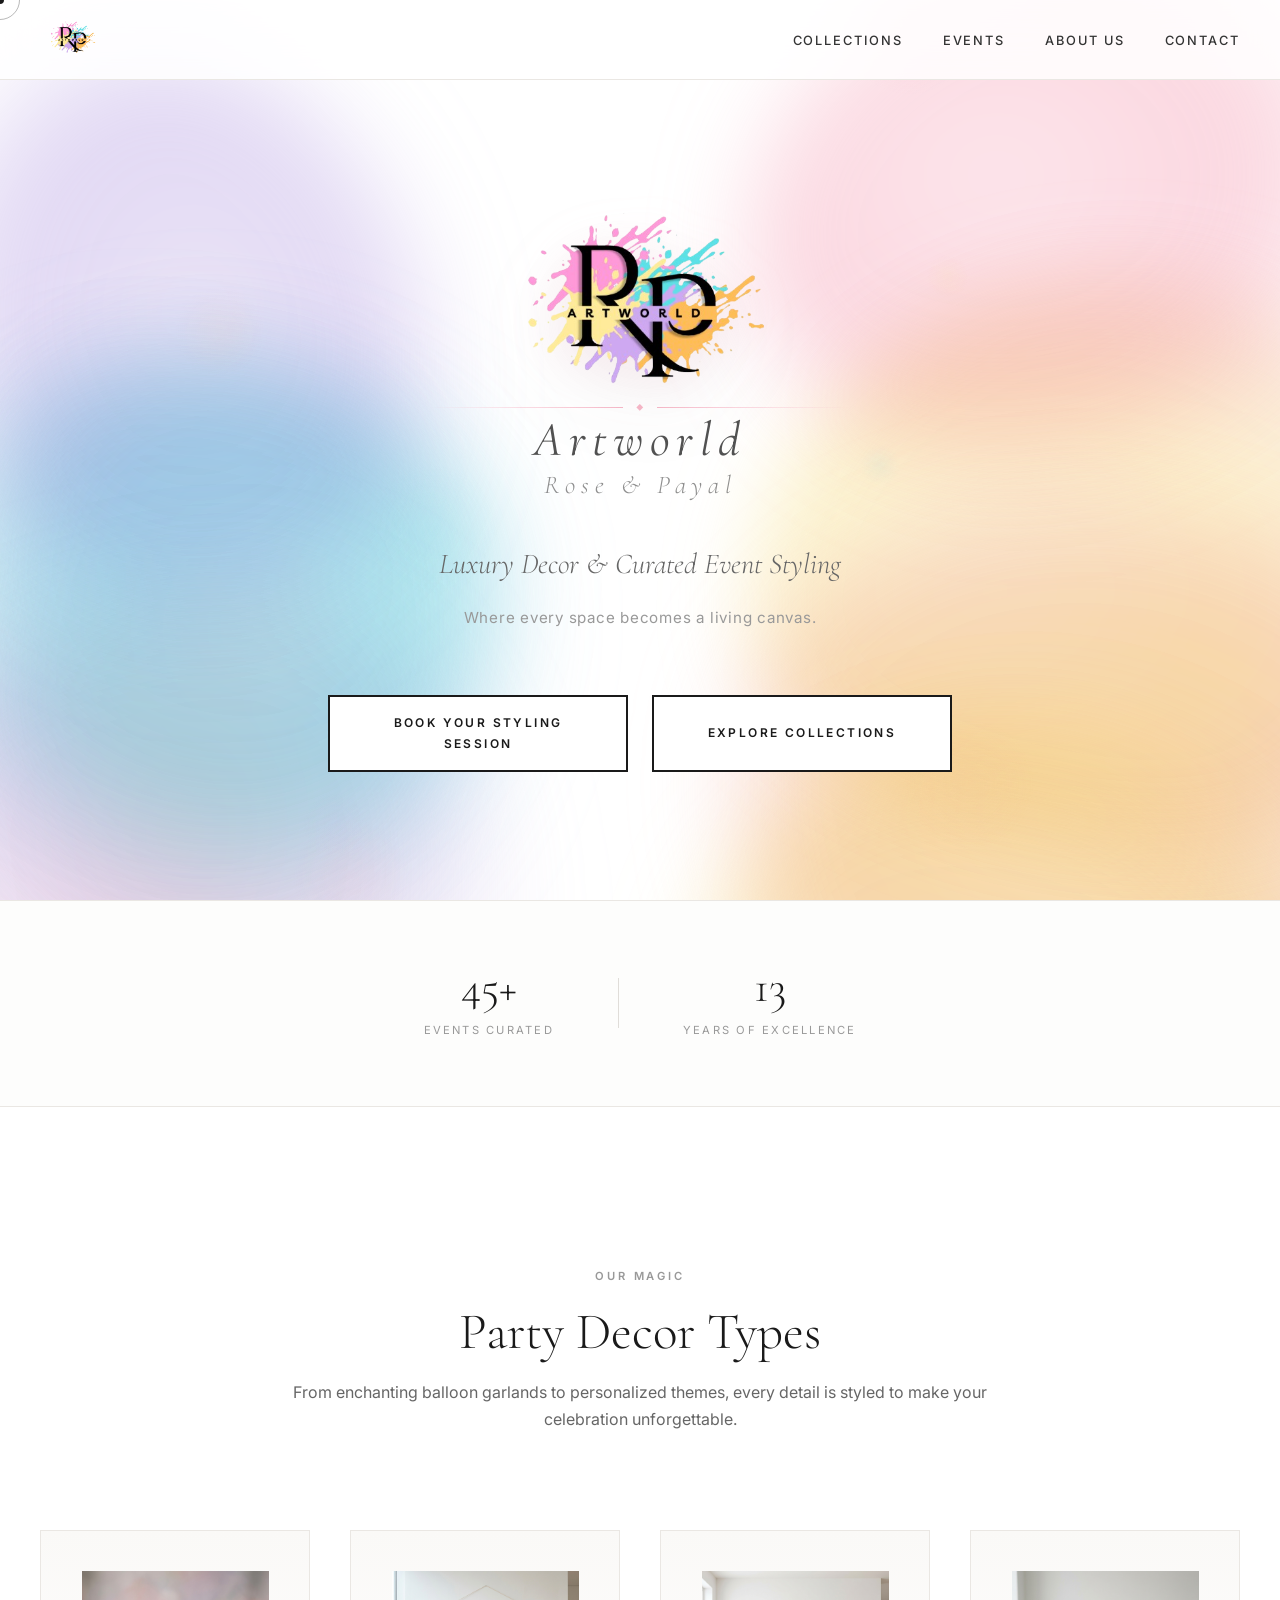
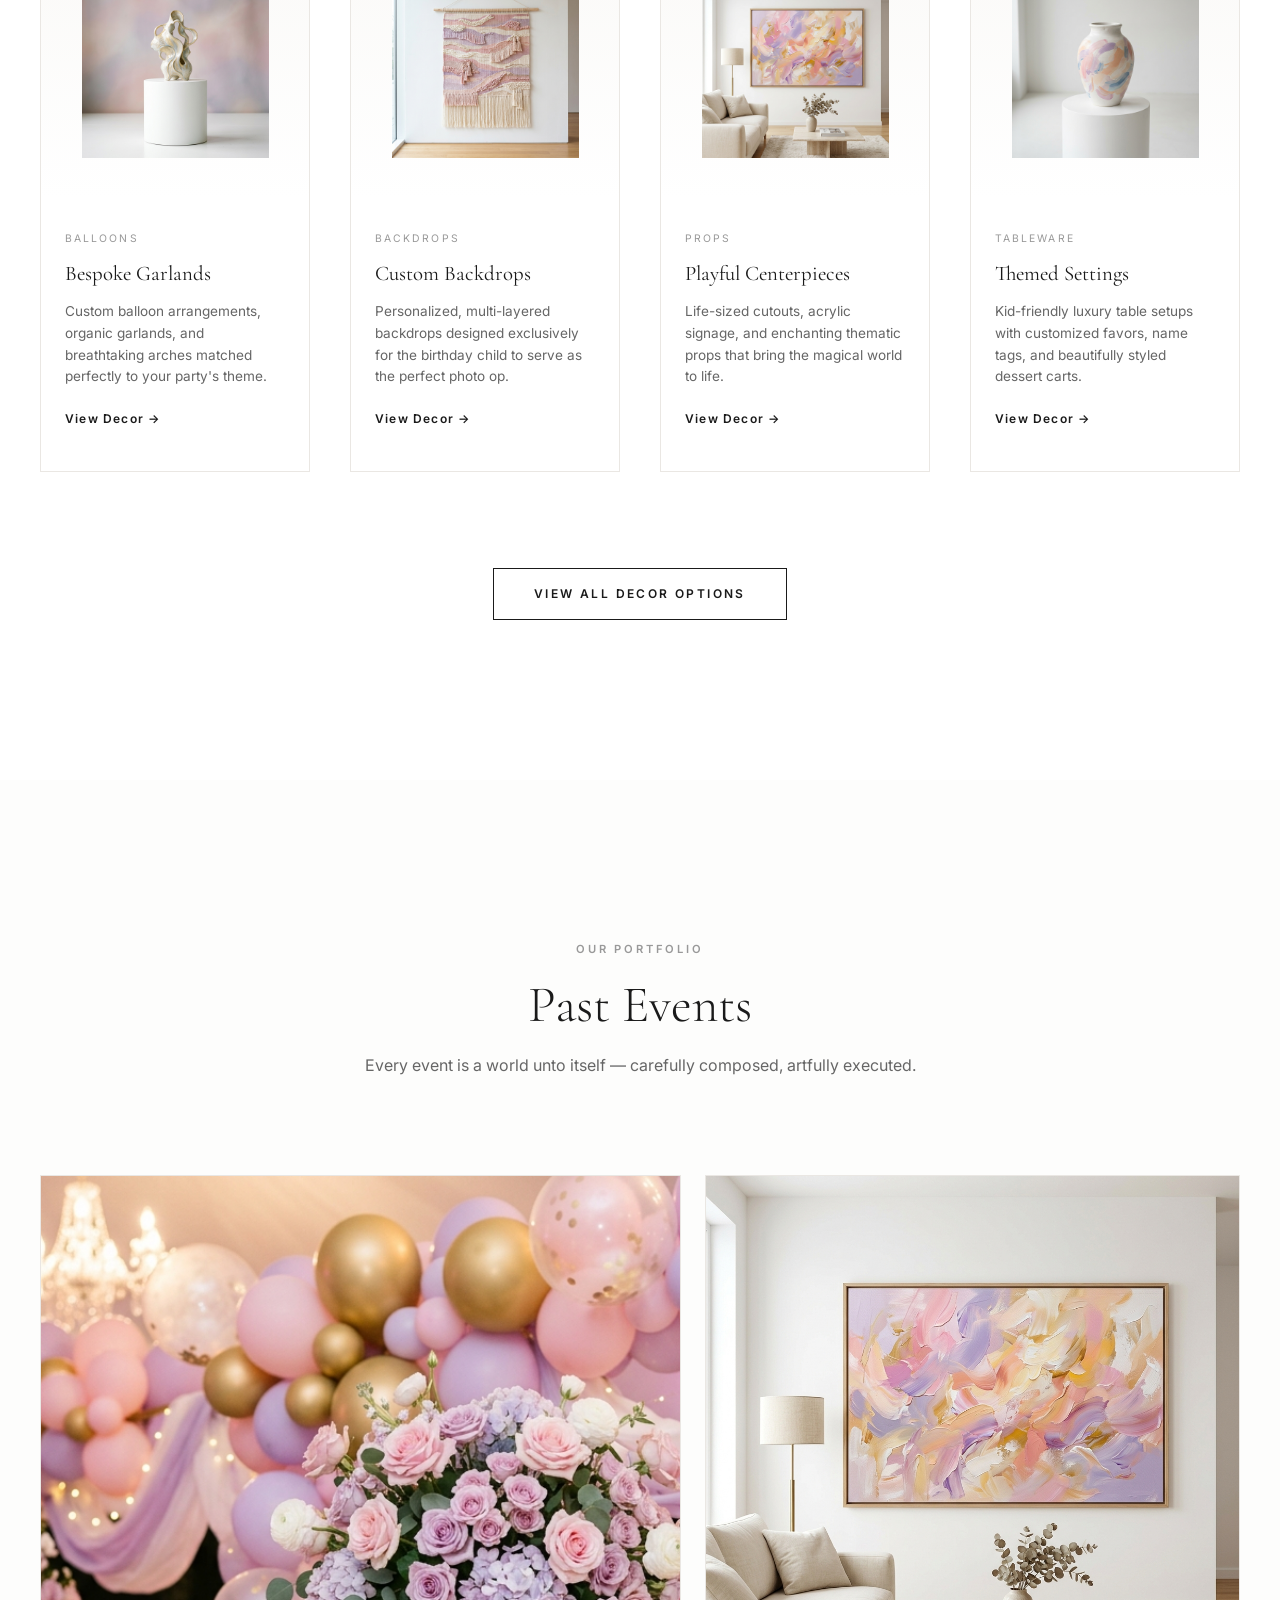
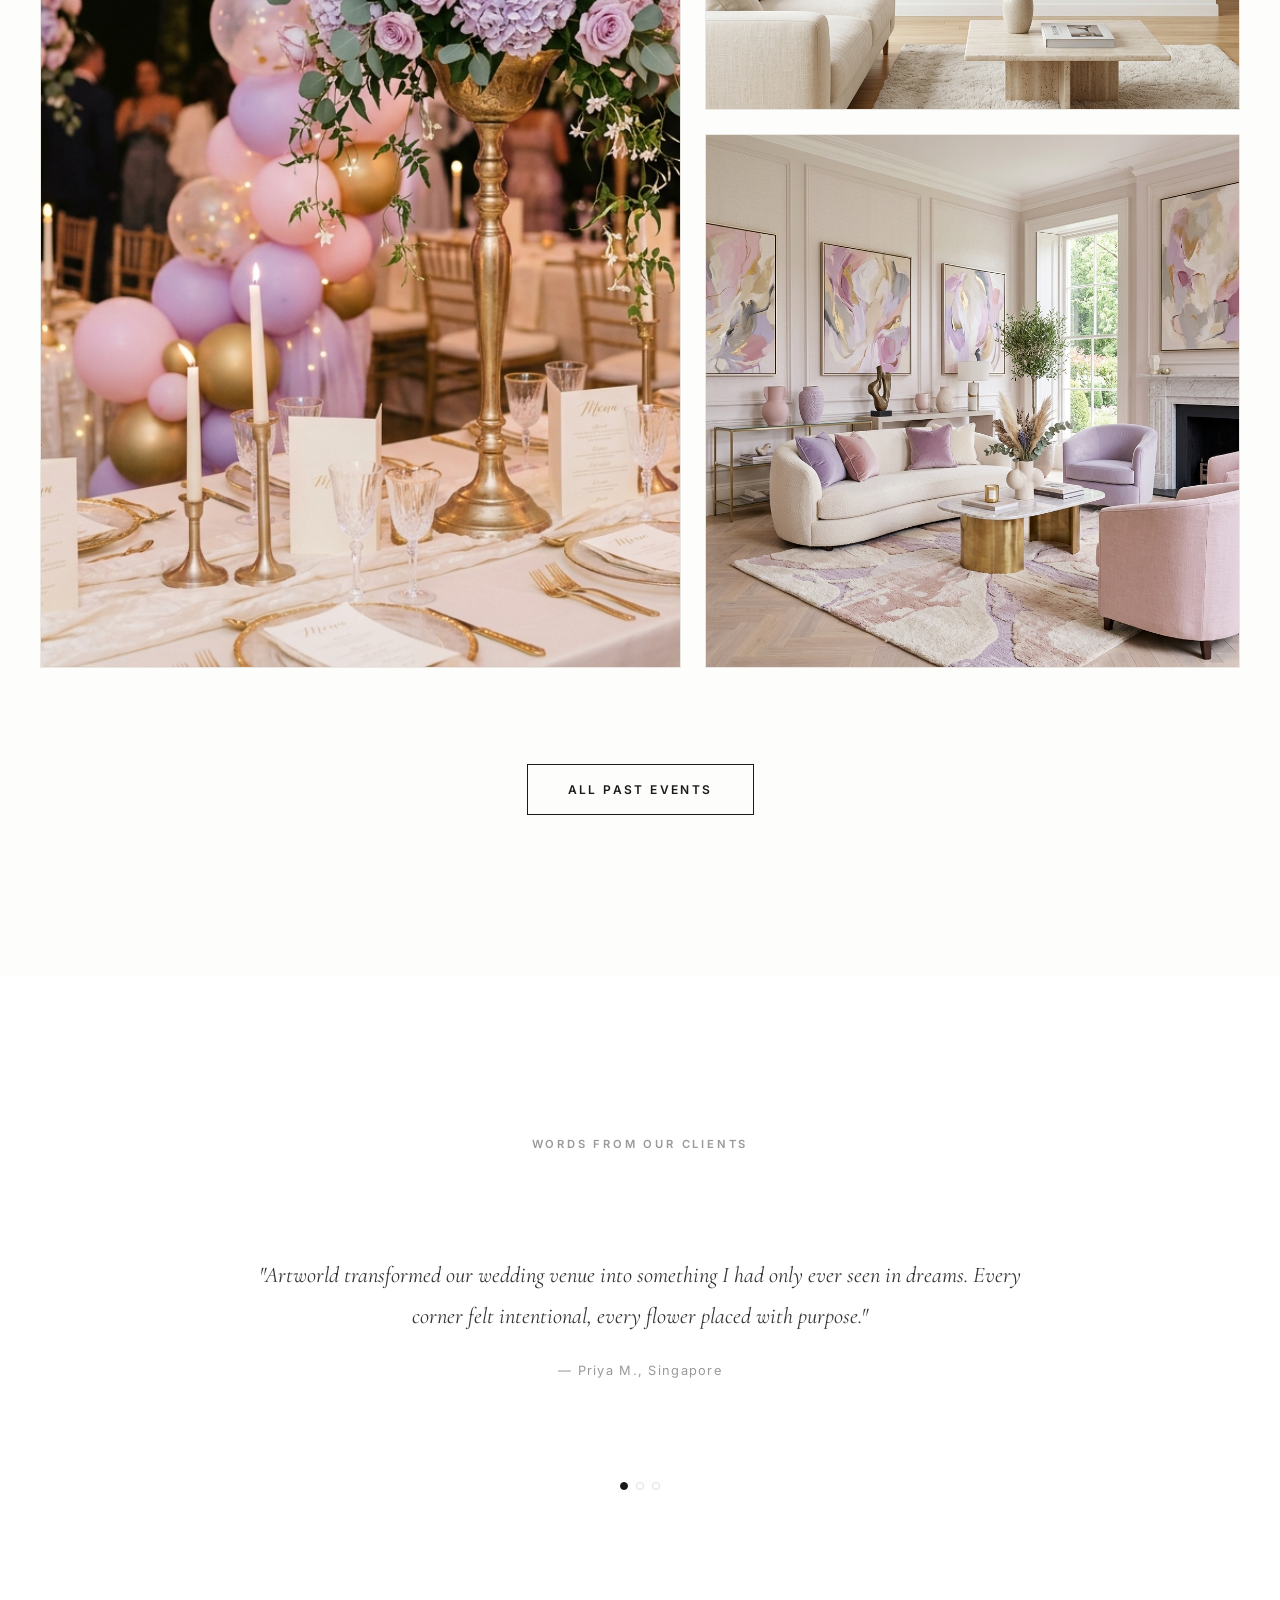
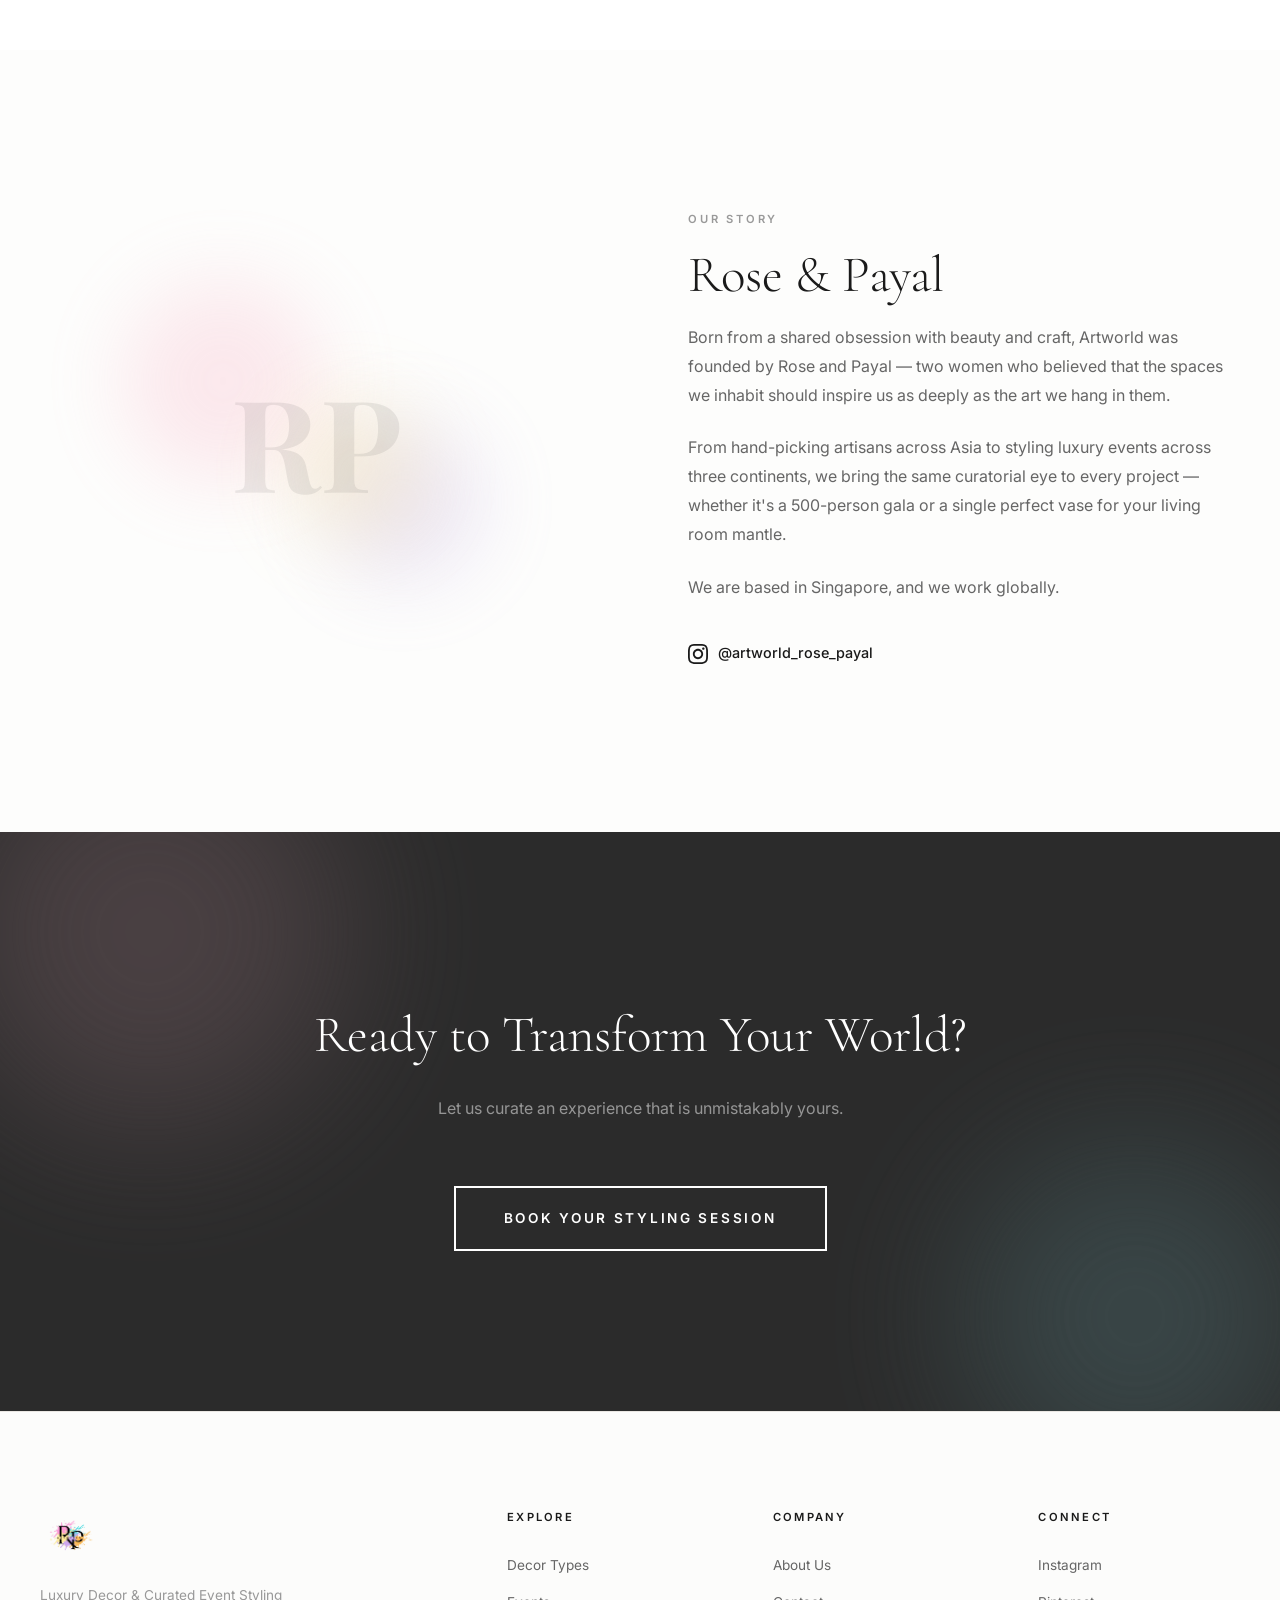
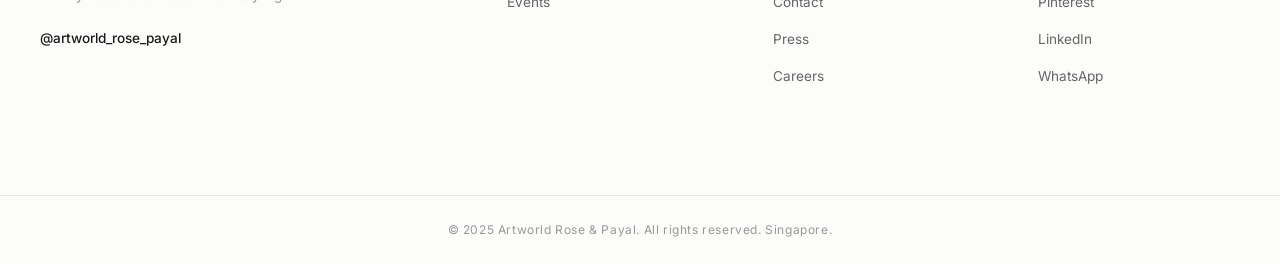
==== commit ad973ac8: "change 4" ====
--- a/index.html
+++ b/index.html
@@ -79,7 +79,10 @@
           <span class="btn-text">BOOK YOUR STYLING SESSION</span>
           <div class="btn-gradient-overlay"></div>
         </a>
-        <a href="#collections" class="btn-ghost">Explore Collections</a>
+        <a href="#collections" class="btn-primary">
+          <span class="btn-text">EXPLORE COLLECTIONS</span>
+          <div class="btn-gradient-overlay"></div>
+        </a>
       </div>
     </div>
 
--- a/style.css
+++ b/style.css
@@ -466,6 +466,15 @@
   justify-content: center;
   flex-wrap: wrap;
   animation: fadeInUp 1.2s var(--ease-out) 0.7s both;
+  width: 100%;
+  max-width: 700px;
+  margin: 0 auto;
+}
+
+.hero-actions .btn-primary {
+  flex: 1;
+  min-width: 280px;
+  max-width: 320px;
 }
 
 @keyframes fadeInUp {
@@ -1850,7 +1859,7 @@
   top: -60px; right: -120px;
   background: radial-gradient(ellipse at 38% 42%, #f7b8c8 0%, #f48da7 45%, rgba(244,141,167,0) 72%);
   border-radius: 63% 37% 54% 46% / 55% 48% 52% 45%;
-  opacity: 0.18;
+  opacity: 0.36;
   filter: blur(45px);
   animation: blobMorph1 22s ease-in-out infinite;
 }
@@ -1861,7 +1870,7 @@
   top: 40px; left: -90px;
   background: radial-gradient(ellipse at 55% 45%, #c5b3e6 0%, #a78bde 50%, rgba(167,139,222,0) 75%);
   border-radius: 42% 58% 43% 57% / 47% 62% 38% 53%;
-  opacity: 0.15;
+  opacity: 0.35;
   filter: blur(50px);
   animation: blobMorph2 28s ease-in-out infinite;
 }
@@ -1872,7 +1881,7 @@
   top: 30vh; right: -170px;
   background: radial-gradient(ellipse at 35% 55%, #f7e39a 0%, #f5d86a 40%, #f5c79e 68%, rgba(245,199,158,0) 85%);
   border-radius: 55% 45% 38% 62% / 60% 42% 58% 40%;
-  opacity: 0.16;
+  opacity: 0.35;
   filter: blur(40px);
   animation: blobMorph3 24s ease-in-out infinite;
 }
@@ -1883,7 +1892,7 @@
   top: 40vh; left: -110px;
   background: radial-gradient(ellipse at 60% 40%, #8be0e8 0%, #5dd3df 50%, rgba(93,211,223,0) 76%);
   border-radius: 38% 62% 57% 43% / 52% 38% 62% 48%;
-  opacity: 0.14;
+  opacity: 0.30;
   filter: blur(48px);
   animation: blobMorph4 20s ease-in-out infinite;
 }
@@ -1894,7 +1903,7 @@
   top: 55vh; right: -210px;
   background: radial-gradient(ellipse at 45% 50%, #f5c79e 0%, #f0a86a 38%, #f7b8c8 64%, rgba(247,184,200,0) 84%);
   border-radius: 48% 52% 61% 39% / 43% 56% 44% 57%;
-  opacity: 0.16;
+  opacity: 0.35;
   filter: blur(44px);
   animation: blobMorph1 30s ease-in-out infinite reverse;
 }
@@ -1905,7 +1914,7 @@
   top: 65vh; left: -140px;
   background: radial-gradient(ellipse at 50% 35%, #f48da7 0%, #c5b3e6 55%, rgba(197,179,230,0) 80%);
   border-radius: 62% 38% 46% 54% / 38% 55% 45% 62%;
-  opacity: 0.14;
+  opacity: 0.30;
   filter: blur(52px);
   animation: blobMorph2 25s ease-in-out infinite reverse;
 }
@@ -1916,7 +1925,7 @@
   top: 78vh; right: -90px;
   background: radial-gradient(ellipse at 40% 60%, #f7e39a 0%, #f5d86a 50%, rgba(245,216,106,0) 78%);
   border-radius: 53% 47% 40% 60% / 60% 44% 56% 40%;
-  opacity: 0.15;
+  opacity: 0.35;
   filter: blur(42px);
   animation: blobMorph3 27s ease-in-out infinite;
 }
@@ -1927,7 +1936,7 @@
   bottom: -80px; left: -50px;
   background: radial-gradient(ellipse at 55% 45%, #8be0e8 0%, #5dd3df 38%, #c5b3e6 68%, rgba(197,179,230,0) 85%);
   border-radius: 44% 56% 62% 38% / 57% 43% 57% 43%;
-  opacity: 0.14;
+  opacity: 0.30;
   filter: blur(48px);
   animation: blobMorph4 32s ease-in-out infinite reverse;
 }
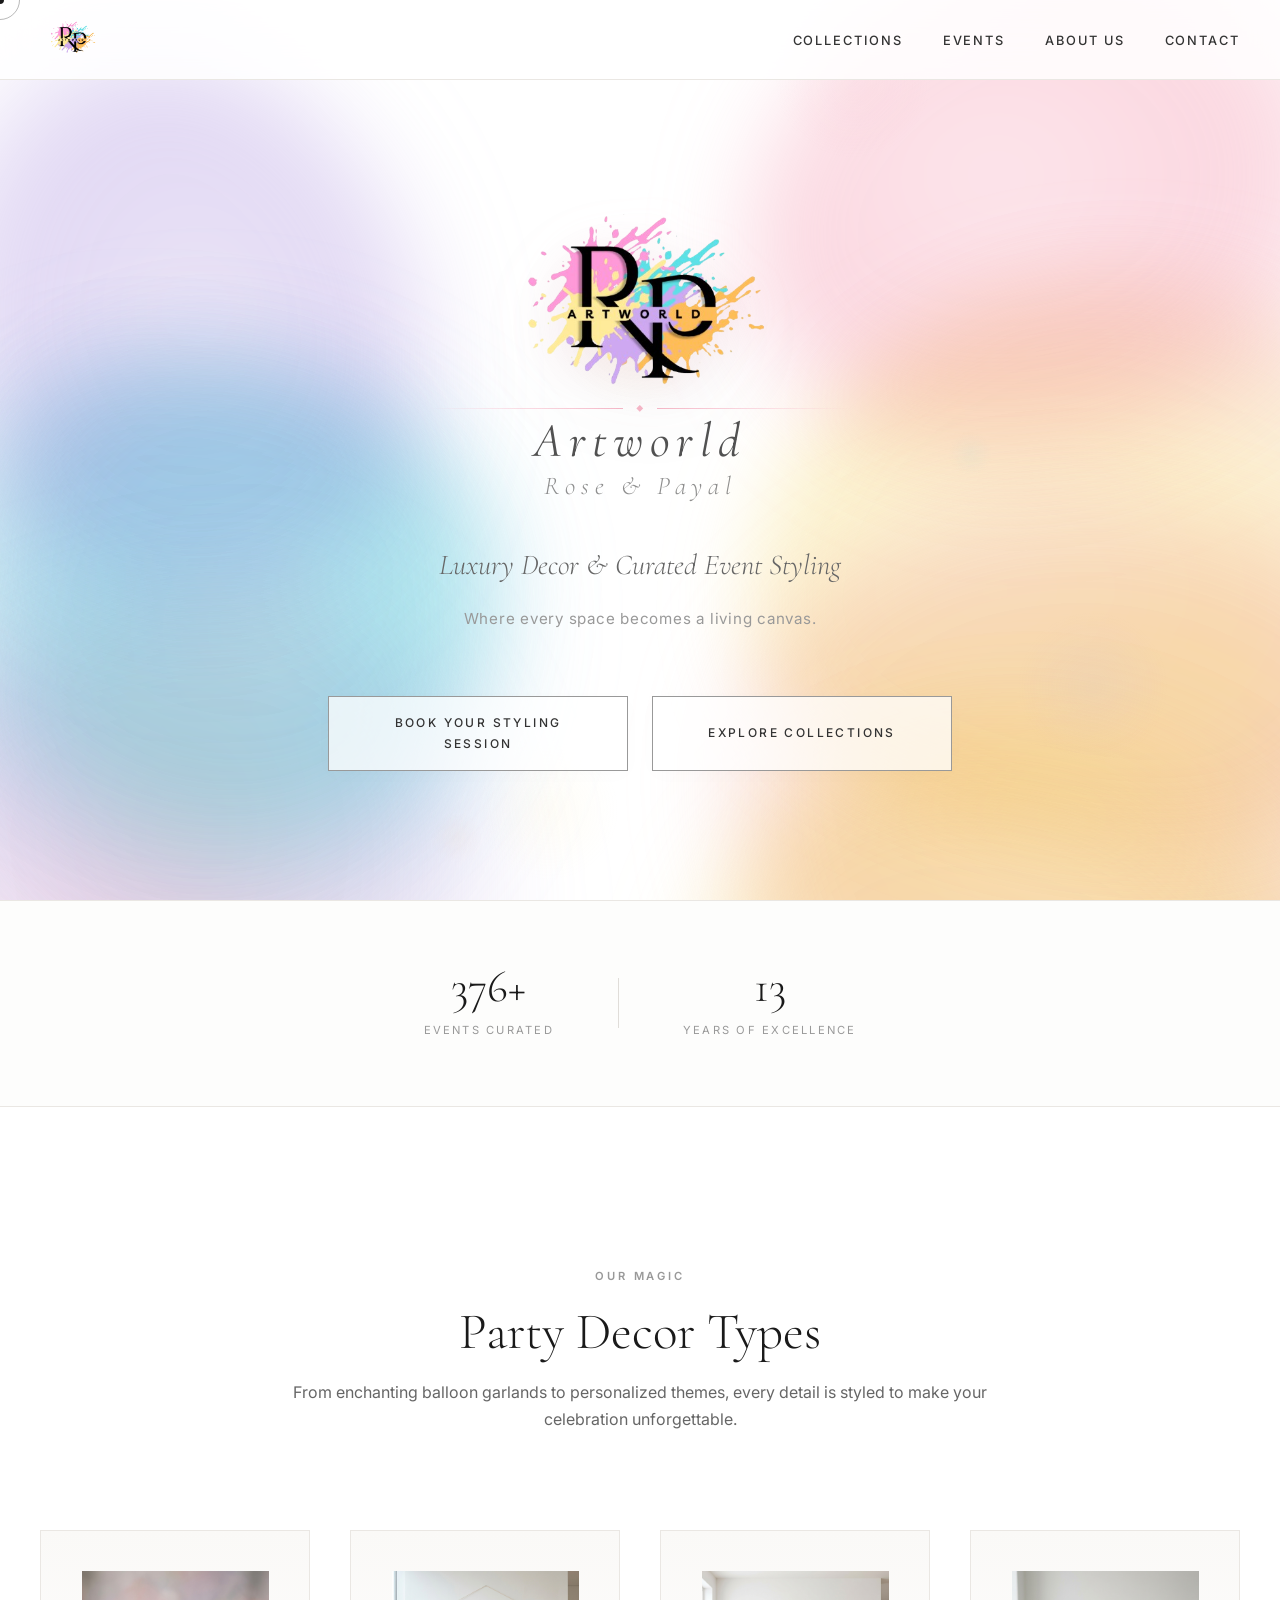
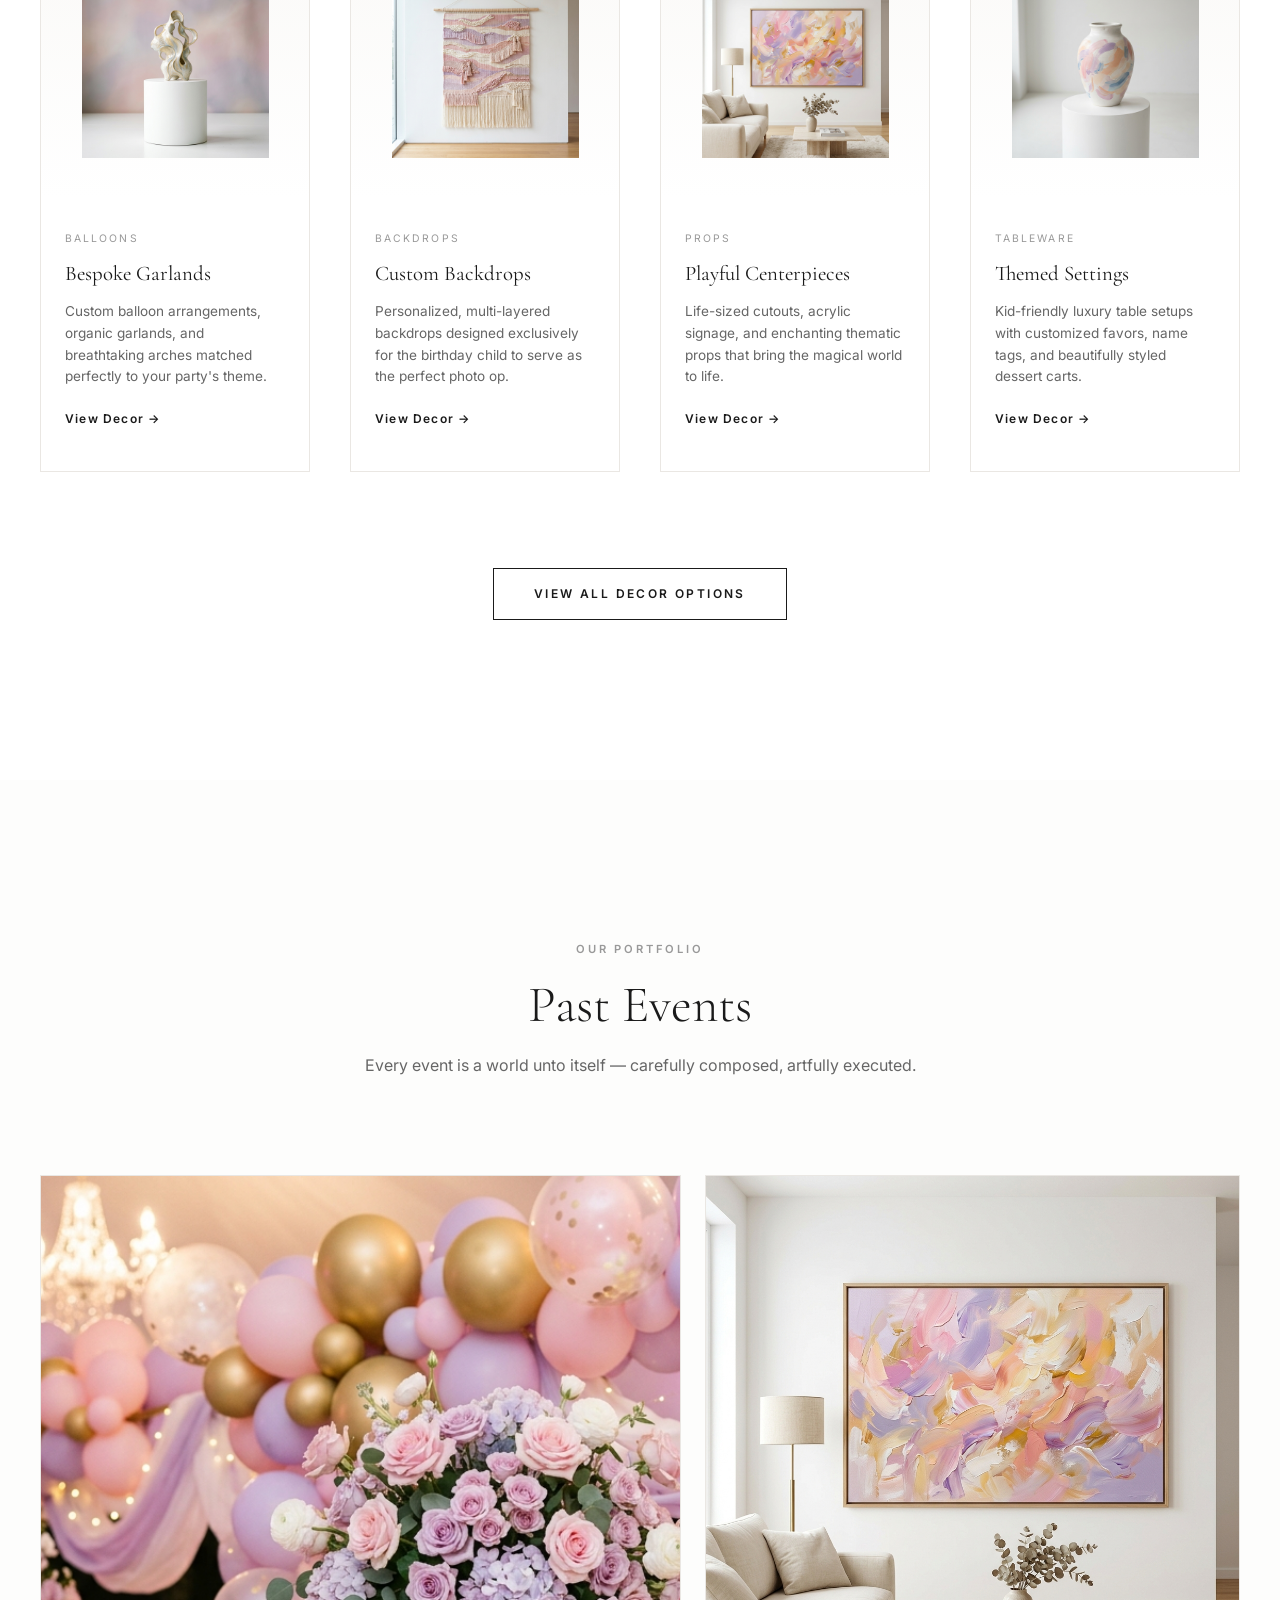
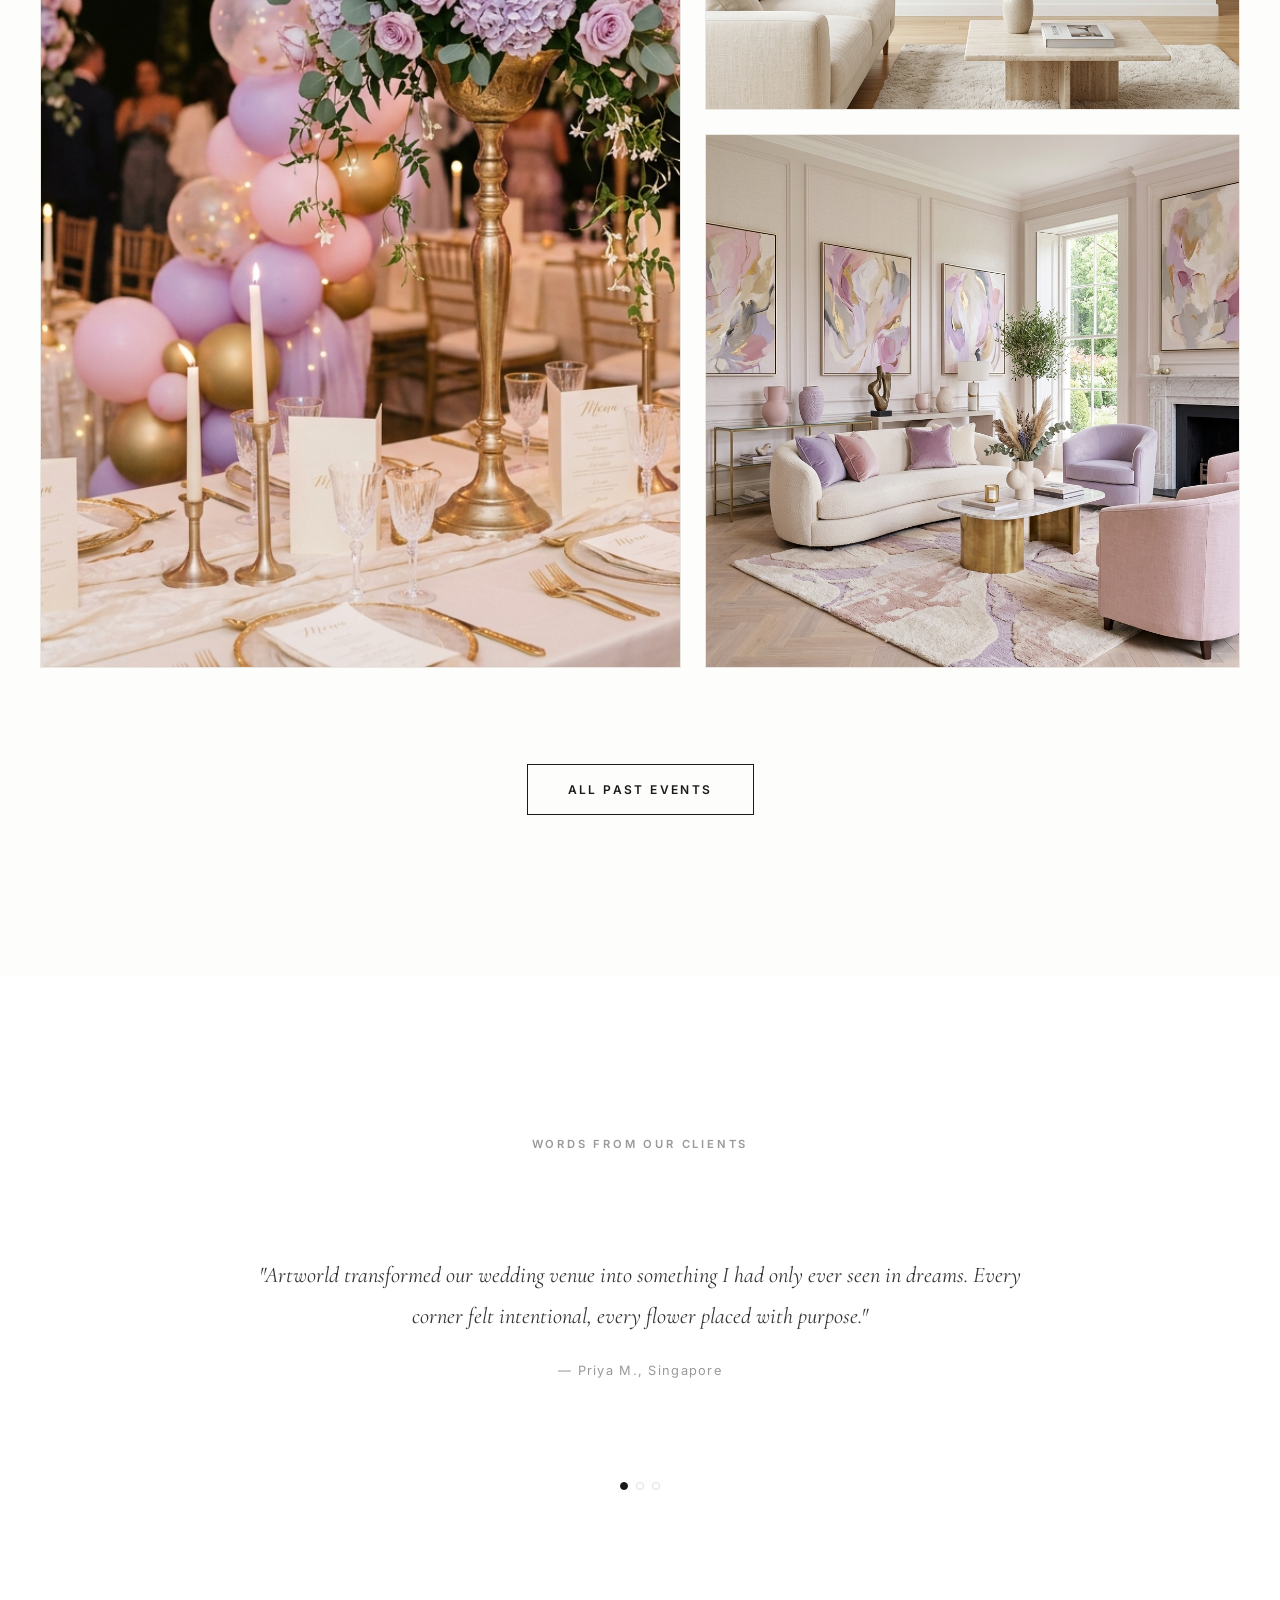
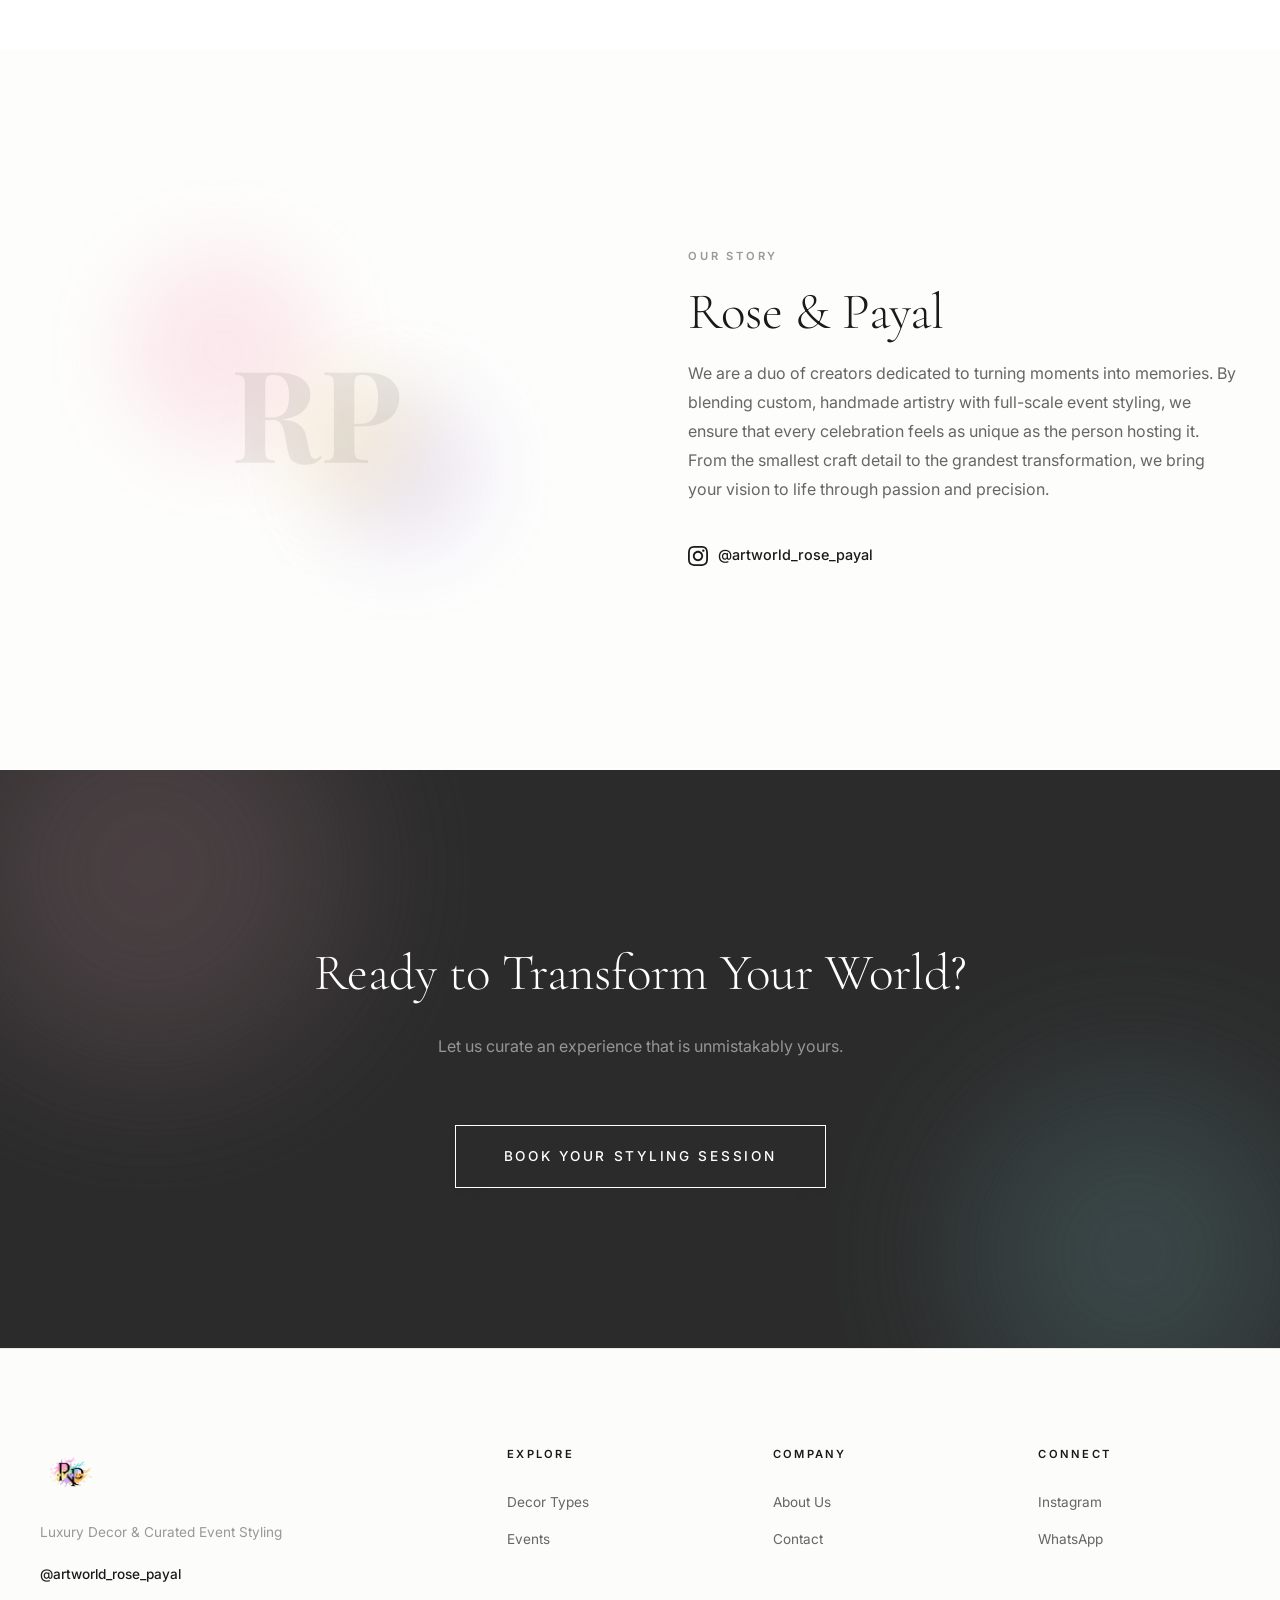
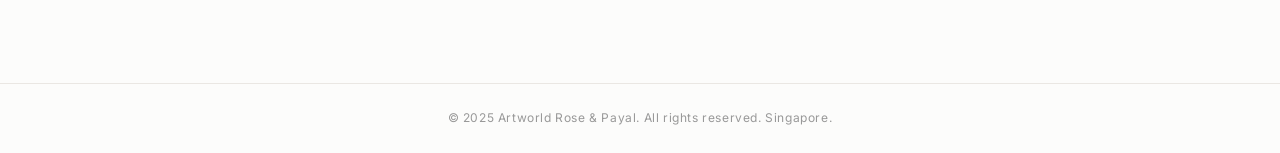
==== commit 59cbd660: "change 6" ====
--- a/index.html
+++ b/index.html
@@ -93,7 +93,7 @@
   <section class="about-strip">
     <div class="strip-inner">
       <div class="strip-item">
-        <span class="strip-number">50+</span>
+        <span class="strip-number">400+</span>
         <span class="strip-label">Events Curated</span>
       </div>
       <div class="strip-divider"></div>
@@ -266,9 +266,7 @@
       <div class="about-text">
         <span class="section-label">Our Story</span>
         <h2 class="section-title">Rose & Payal</h2>
-        <p>Born from a shared obsession with beauty and craft, Artworld was founded by Rose and Payal — two women who believed that the spaces we inhabit should inspire us as deeply as the art we hang in them.</p>
-        <p>From hand-picking artisans across Asia to styling luxury events across three continents, we bring the same curatorial eye to every project — whether it's a 500-person gala or a single perfect vase for your living room mantle.</p>
-        <p>We are based in Singapore, and we work globally.</p>
+        <p>We are a duo of creators dedicated to turning moments into memories. By blending custom, handmade artistry with full-scale event styling, we ensure that every celebration feels as unique as the person hosting it. From the smallest craft detail to the grandest transformation, we bring your vision to life through passion and precision.</p>
         <div class="about-instagram">
           <a href="https://www.instagram.com/artworld_rose_payal/" target="_blank" rel="noopener" class="instagram-link" id="instagramLink">
             <svg viewBox="0 0 24 24" class="ig-icon" fill="currentColor"><path d="M12 2.163c3.204 0 3.584.012 4.85.07 3.252.148 4.771 1.691 4.919 4.919.058 1.265.069 1.645.069 4.849 0 3.205-.012 3.584-.069 4.849-.149 3.225-1.664 4.771-4.919 4.919-1.266.058-1.644.07-4.85.07-3.204 0-3.584-.012-4.849-.07-3.26-.149-4.771-1.699-4.919-4.92-.058-1.265-.07-1.644-.07-4.849 0-3.204.013-3.583.07-4.849.149-3.227 1.664-4.771 4.919-4.919 1.266-.057 1.645-.069 4.849-.069zm0-2.163c-3.259 0-3.667.014-4.947.072-4.358.2-6.78 2.618-6.98 6.98-.059 1.281-.073 1.689-.073 4.948 0 3.259.014 3.668.072 4.948.2 4.358 2.618 6.78 6.98 6.98 1.281.058 1.689.072 4.948.072 3.259 0 3.668-.014 4.948-.072 4.354-.2 6.782-2.618 6.979-6.98.059-1.28.073-1.689.073-4.948 0-3.259-.014-3.667-.072-4.947-.196-4.354-2.617-6.78-6.979-6.98-1.281-.059-1.69-.073-4.949-.073zm0 5.838c-3.403 0-6.162 2.759-6.162 6.162s2.759 6.163 6.162 6.163 6.162-2.759 6.162-6.163c0-3.403-2.759-6.162-6.162-6.162zm0 10.162c-2.209 0-4-1.79-4-4 0-2.209 1.791-4 4-4s4 1.791 4 4c0 2.21-1.791 4-4 4zm6.406-11.845c-.796 0-1.441.645-1.441 1.44s.645 1.44 1.441 1.44c.795 0 1.439-.645 1.439-1.44s-.644-1.44-1.439-1.44z"/></svg>
@@ -317,17 +315,13 @@
         <ul>
           <li><a href="#about">About Us</a></li>
           <li><a href="contact.html">Contact</a></li>
-          <li><a href="#">Press</a></li>
-          <li><a href="#">Careers</a></li>
         </ul>
       </div>
       <div class="footer-links-group">
         <h4 class="footer-heading">Connect</h4>
         <ul>
           <li><a href="https://www.instagram.com/artworld_rose_payal/" target="_blank" rel="noopener">Instagram</a></li>
-          <li><a href="#">Pinterest</a></li>
-          <li><a href="#">LinkedIn</a></li>
-          <li><a href="#">WhatsApp</a></li>
+          <li><a href="contact.html">WhatsApp</a></li>
         </ul>
       </div>
     </div>
--- a/style.css
+++ b/style.css
@@ -522,15 +522,16 @@
   align-items: center;
   justify-content: center;
   padding: 1rem 2.5rem;
-  background: var(--white);
-  border: 2px solid var(--charcoal);
+  background: rgba(255, 255, 255, 0.75);
+  border: 1px solid var(--soft-grey);
+  box-shadow: 0 4px 20px rgba(0,0,0,0.015);
   font-family: var(--font-sans);
   font-size: 0.75rem;
-  font-weight: 600;
+  font-weight: 500;
   letter-spacing: 0.2em;
-  color: var(--charcoal);
+  color: var(--dark-grey);
   overflow: hidden;
-  transition: color 0.5s var(--ease-out), border-color 0.5s;
+  transition: color 0.5s var(--ease-out), border-color 0.5s, box-shadow 0.5s;
 }
 
 .btn-text {
@@ -1627,143 +1628,306 @@
 }
 
 /* ── Contact Page ──────────────────────────────────────── */
-.contact-section {
-  padding: calc(var(--nav-height) + var(--space-2xl)) var(--space-lg) var(--space-3xl);
-}
-
-.contact-inner {
-  max-width: var(--max-width);
+
+/* Hero */
+.contact-hero {
+  padding: calc(var(--nav-height) + var(--space-xl)) var(--space-lg) var(--space-lg);
+  text-align: center;
+  position: relative;
+  z-index: 1;
+}
+
+.contact-hero-inner {
+  max-width: 760px;
   margin: 0 auto;
-  display: grid;
-  grid-template-columns: 1fr 1fr;
-  gap: var(--space-2xl);
-  align-items: start;
-}
-
-.contact-left-label {
-  display: block;
-  margin-bottom: var(--space-sm);
-}
-
-.contact-title {
+}
+
+.contact-hero-label {
+  display: flex;
+  flex-direction: column;
+  align-items: center;
+  gap: 0.8rem;
+  margin-bottom: var(--space-lg);
+}
+
+.contact-hero-rule {
+  display: flex;
+  align-items: center;
+  gap: 0.8rem;
+  width: clamp(120px, 20vw, 260px);
+}
+
+.contact-hero-rule span:first-child,
+.contact-hero-rule span:last-child {
+  flex: 1;
+  height: 1px;
+  background: linear-gradient(to right, transparent, var(--misty-pink));
+}
+
+.contact-hero-rule span:last-child {
+  background: linear-gradient(to left, transparent, var(--misty-pink));
+}
+
+.contact-hero-diamond {
+  font-size: 0.45rem;
+  color: var(--misty-pink);
+  flex-shrink: 0;
+}
+
+.contact-hero-title {
   font-family: var(--font-serif);
-  font-size: clamp(2rem, 4vw, 3rem);
+  font-size: clamp(2rem, 4.5vw, 3.5rem);
   font-weight: 300;
   color: var(--charcoal);
-  margin-bottom: var(--space-md);
-}
-
-.contact-desc {
-  font-size: 1rem;
+  line-height: 1.1;
+  margin-bottom: var(--space-sm);
+  letter-spacing: -0.01em;
+}
+
+.contact-hero-title em {
+  font-style: italic;
   color: var(--mid-grey);
-  line-height: 1.8;
-  margin-bottom: var(--space-xl);
-}
-
-.contact-details {
-  display: flex;
-  flex-direction: column;
+}
+
+.contact-hero-desc {
+  font-size: 0.95rem;
+  color: var(--mid-grey);
+  line-height: 1.7;
+  max-width: 520px;
+  margin: 0 auto;
+}
+
+/* Cards Section */
+.contact-cards-section {
+  padding: 0 var(--space-lg) var(--space-xl);
+  position: relative;
+  z-index: 1;
+}
+
+.contact-cards-inner {
+  max-width: 900px;
+  margin: 0 auto;
+}
+
+.whatsapp-cta-label {
+  text-align: center;
+  margin-bottom: var(--space-lg);
+}
+
+.whatsapp-cta-label span {
+  font-size: 0.7rem;
+  font-weight: 600;
+  letter-spacing: 0.25em;
+  text-transform: uppercase;
+  color: var(--soft-grey);
+}
+
+/* WhatsApp Cards Grid */
+.whatsapp-grid {
+  display: grid;
+  grid-template-columns: repeat(2, 1fr);
+  gap: var(--space-sm);
+  margin-bottom: var(--space-lg);
+}
+
+.whatsapp-card {
+  position: relative;
+  display: block;
+  border: 1px solid var(--border-grey);
+  background: var(--white);
+  overflow: hidden;
+  transition: transform 0.6s var(--ease-out), border-color 0.5s, box-shadow 0.6s;
+  text-decoration: none;
+}
+
+.whatsapp-card-bg {
+  position: absolute;
+  inset: 0;
+  background: linear-gradient(135deg, rgba(247,184,200,0.12) 0%, rgba(197,179,230,0.08) 50%, rgba(139,224,232,0.06) 100%);
+  opacity: 0;
+  transition: opacity 0.6s var(--ease-out);
+}
+
+.whatsapp-card:hover {
+  transform: translateY(-8px);
+  border-color: var(--misty-pink);
+  box-shadow: 0 20px 60px rgba(247,184,200,0.18), 0 8px 24px rgba(0,0,0,0.04);
+}
+
+.whatsapp-card:hover .whatsapp-card-bg {
+  opacity: 1;
+}
+
+.whatsapp-card-content {
+  position: relative;
+  z-index: 2;
+  display: flex;
+  align-items: center;
   gap: var(--space-md);
-}
-
-.contact-detail {
-  display: flex;
-  align-items: flex-start;
+  padding: var(--space-md) var(--space-lg);
+}
+
+.whatsapp-icon-wrap {
+  flex-shrink: 0;
+}
+
+.whatsapp-icon {
+  width: 48px;
+  height: 48px;
+  border-radius: 50%;
+  background: rgba(37, 211, 102, 0.08);
+  border: 1px solid rgba(37, 211, 102, 0.15);
+  display: flex;
+  align-items: center;
+  justify-content: center;
+  color: #25D366;
+  transition: transform 0.5s var(--ease-out), background 0.5s;
+}
+
+.whatsapp-icon svg {
+  width: 22px;
+  height: 22px;
+}
+
+.whatsapp-card:hover .whatsapp-icon {
+  transform: scale(1.12) rotate(-8deg);
+  background: rgba(37, 211, 102, 0.14);
+}
+
+.whatsapp-card-text {
+  flex: 1;
+}
+
+.whatsapp-cta-tag {
+  display: block;
+  font-size: 0.65rem;
+  font-weight: 600;
+  letter-spacing: 0.2em;
+  text-transform: uppercase;
+  color: var(--soft-grey);
+  margin-bottom: 0.3rem;
+}
+
+.whatsapp-number {
+  font-family: var(--font-serif);
+  font-size: clamp(1.4rem, 2.2vw, 2rem);
+  font-weight: 300;
+  color: var(--charcoal);
+  letter-spacing: 0.04em;
+  line-height: 1;
+  margin-bottom: 0.3rem;
+}
+
+.whatsapp-tap {
+  font-size: 0.8rem;
+  color: var(--soft-grey);
+  letter-spacing: 0.05em;
+  transition: color 0.3s;
+}
+
+.whatsapp-card:hover .whatsapp-tap {
+  color: var(--pink-bright);
+}
+
+/* Or Divider */
+.contact-or-divider {
+  display: flex;
+  align-items: center;
+  gap: var(--space-md);
+  margin-bottom: var(--space-lg);
+}
+
+.contact-or-divider span {
+  flex: 1;
+  height: 1px;
+  background: var(--border-grey);
+}
+
+.contact-or-divider p {
+  font-size: 0.7rem;
+  font-weight: 500;
+  letter-spacing: 0.2em;
+  text-transform: uppercase;
+  color: var(--soft-grey);
+  white-space: nowrap;
+}
+
+/* Secondary Contacts (Email / Instagram pills) */
+.secondary-contacts {
+  display: flex;
+  gap: var(--space-md);
+  justify-content: center;
+  flex-wrap: wrap;
+}
+
+.secondary-contact-pill {
+  display: flex;
+  align-items: center;
   gap: var(--space-sm);
-}
-
-.contact-detail-icon {
-  width: 20px;
-  height: 20px;
+  padding: 0.75rem 1.4rem;
+  border: 1px solid var(--border-grey);
+  background: var(--white);
+  transition: border-color 0.4s, transform 0.4s var(--ease-out), box-shadow 0.4s;
+  text-decoration: none;
+  flex: 1;
+  min-width: 200px;
+  max-width: 340px;
+}
+
+.secondary-contact-pill:hover {
+  border-color: var(--light-lavender);
+  transform: translateY(-4px);
+  box-shadow: 0 12px 30px rgba(197,179,230,0.12);
+}
+
+.secondary-contact-icon {
+  width: 36px;
+  height: 36px;
+  border-radius: 50%;
+  background: var(--off-white);
+  display: flex;
+  align-items: center;
+  justify-content: center;
+  color: var(--mid-grey);
   flex-shrink: 0;
-  margin-top: 2px;
-  color: var(--soft-grey);
-}
-
-.contact-detail-text h4 {
-  font-size: 0.7rem;
+  transition: color 0.3s, background 0.3s;
+}
+
+.secondary-contact-icon svg {
+  width: 16px;
+  height: 16px;
+}
+
+.secondary-contact-pill:hover .secondary-contact-icon {
+  color: var(--lavender-bright);
+  background: rgba(167,139,222,0.1);
+}
+
+.secondary-contact-text span {
+  display: block;
+  font-size: 0.65rem;
   font-weight: 600;
   letter-spacing: 0.15em;
   text-transform: uppercase;
-  color: var(--charcoal);
-  margin-bottom: 0.2rem;
-}
-
-.contact-detail-text p,
-.contact-detail-text a {
+  color: var(--soft-grey);
+  margin-bottom: 0.15rem;
+}
+
+.secondary-contact-text p {
   font-size: 0.9rem;
-  color: var(--mid-grey);
-}
-
-.contact-detail-text a:hover { color: var(--pink-bright); }
-
-/* Contact Form */
-.contact-form {
-  background: var(--off-white);
-  padding: var(--space-xl);
-  border: 1px solid var(--border-grey);
-}
-
-.form-group {
-  margin-bottom: var(--space-md);
-}
-
-.form-group label {
-  display: block;
-  font-size: 0.7rem;
-  font-weight: 600;
-  letter-spacing: 0.15em;
-  text-transform: uppercase;
-  color: var(--charcoal);
-  margin-bottom: 0.5rem;
-}
-
-.form-group input,
-.form-group select,
-.form-group textarea {
-  width: 100%;
-  padding: 0.9rem 1rem;
-  border: 1px solid var(--border-grey);
-  background: var(--white);
-  font-family: var(--font-sans);
-  font-size: 0.9rem;
-  color: var(--charcoal);
-  transition: border-color 0.3s;
-  outline: none;
-  -webkit-appearance: none;
-  border-radius: 0;
-  cursor: none;
-}
-
-.form-group input:focus,
-.form-group select:focus,
-.form-group textarea:focus {
-  border-color: var(--misty-pink);
-}
-
-.form-group textarea {
-  resize: vertical;
-  min-height: 120px;
-}
-
-.form-row {
-  display: grid;
-  grid-template-columns: 1fr 1fr;
-  gap: var(--space-md);
-}
-
-.form-submit {
-  margin-top: var(--space-md);
-}
-
-.form-submit .btn-primary {
-  width: 100%;
+  color: var(--dark-grey);
+  font-weight: 400;
 }
 
 @media (max-width: 768px) {
-  .contact-inner { grid-template-columns: 1fr; }
-  .form-row { grid-template-columns: 1fr; }
-}
+  .contact-hero-title { font-size: clamp(1.8rem, 8vw, 2.8rem); }
+  .whatsapp-grid { grid-template-columns: 1fr; }
+  .whatsapp-card-content { padding: var(--space-sm) var(--space-md); }
+  .whatsapp-number { font-size: 1.6rem; }
+  .secondary-contacts { flex-direction: column; align-items: stretch; }
+  .secondary-contact-pill { max-width: 100%; }
+}
+
 
 /* ── Mobile Nav Overlay ────────────────────────────────── */
 .nav-overlay {
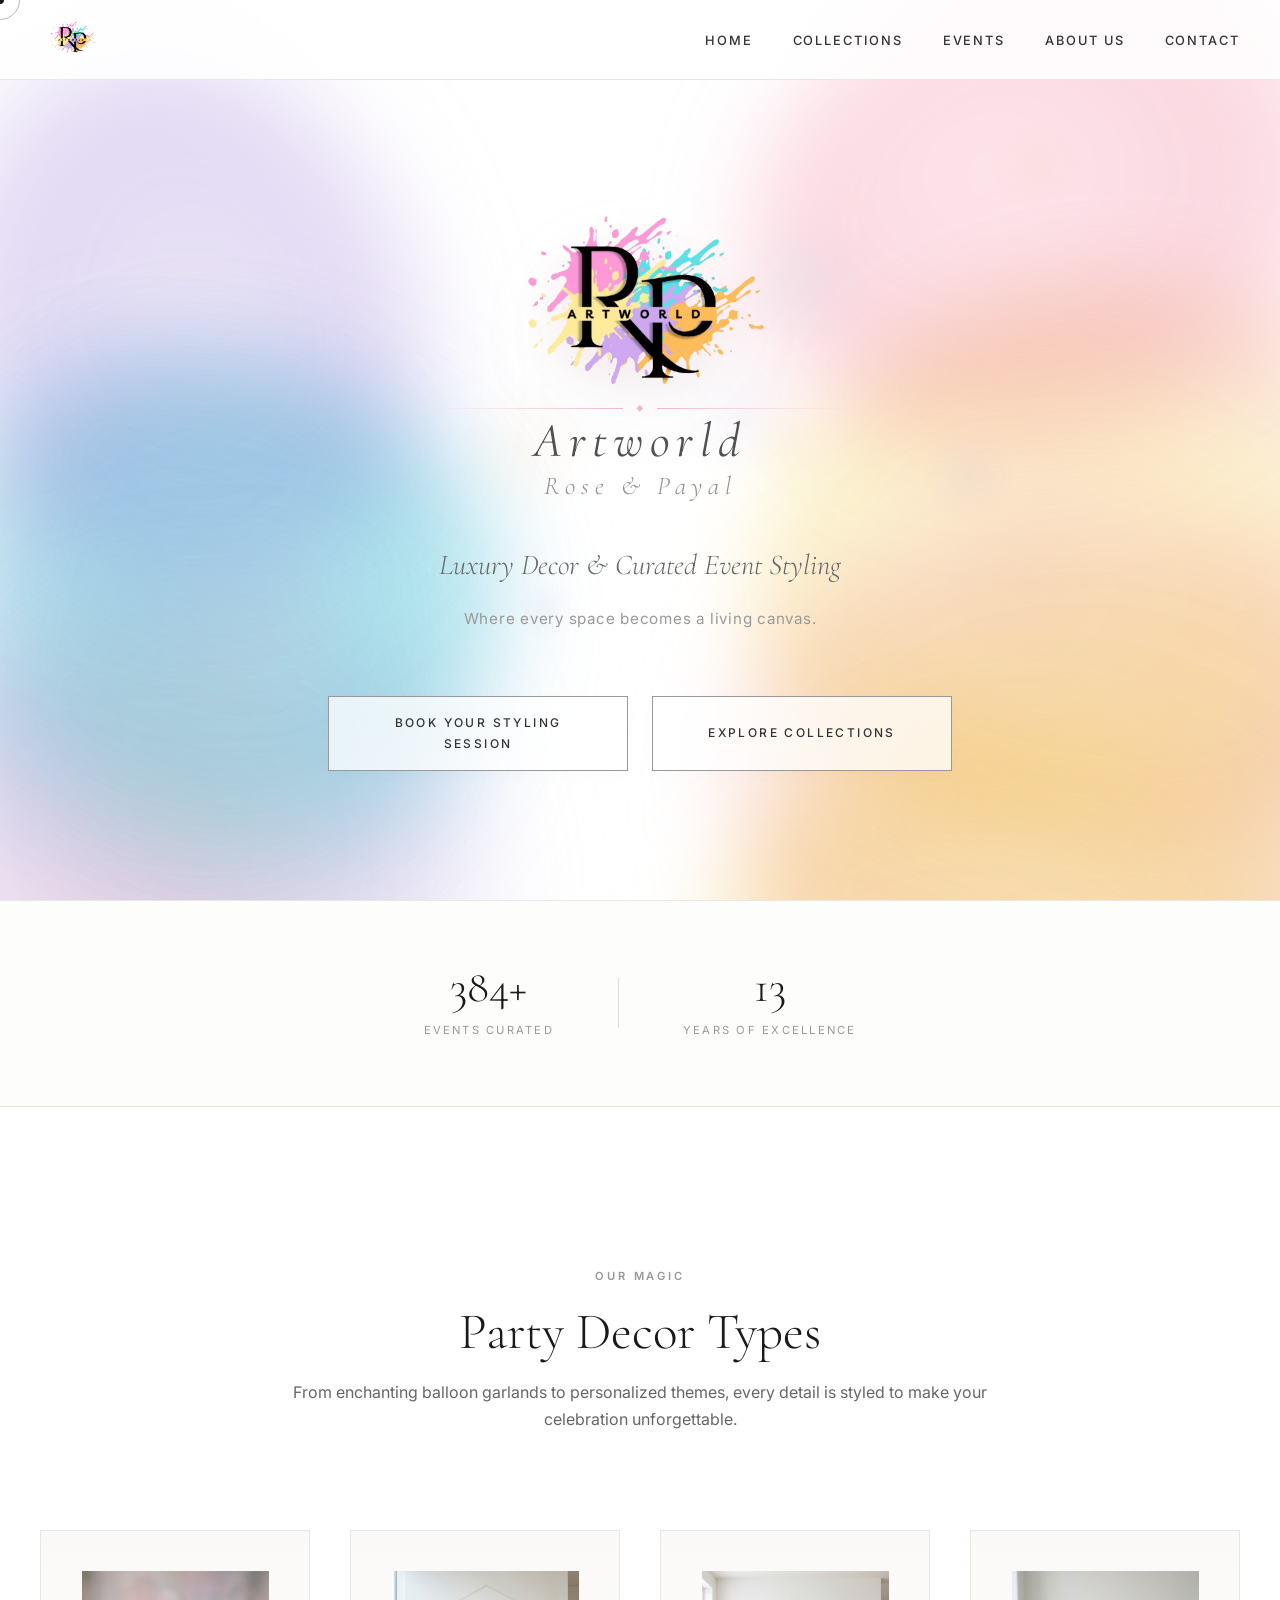
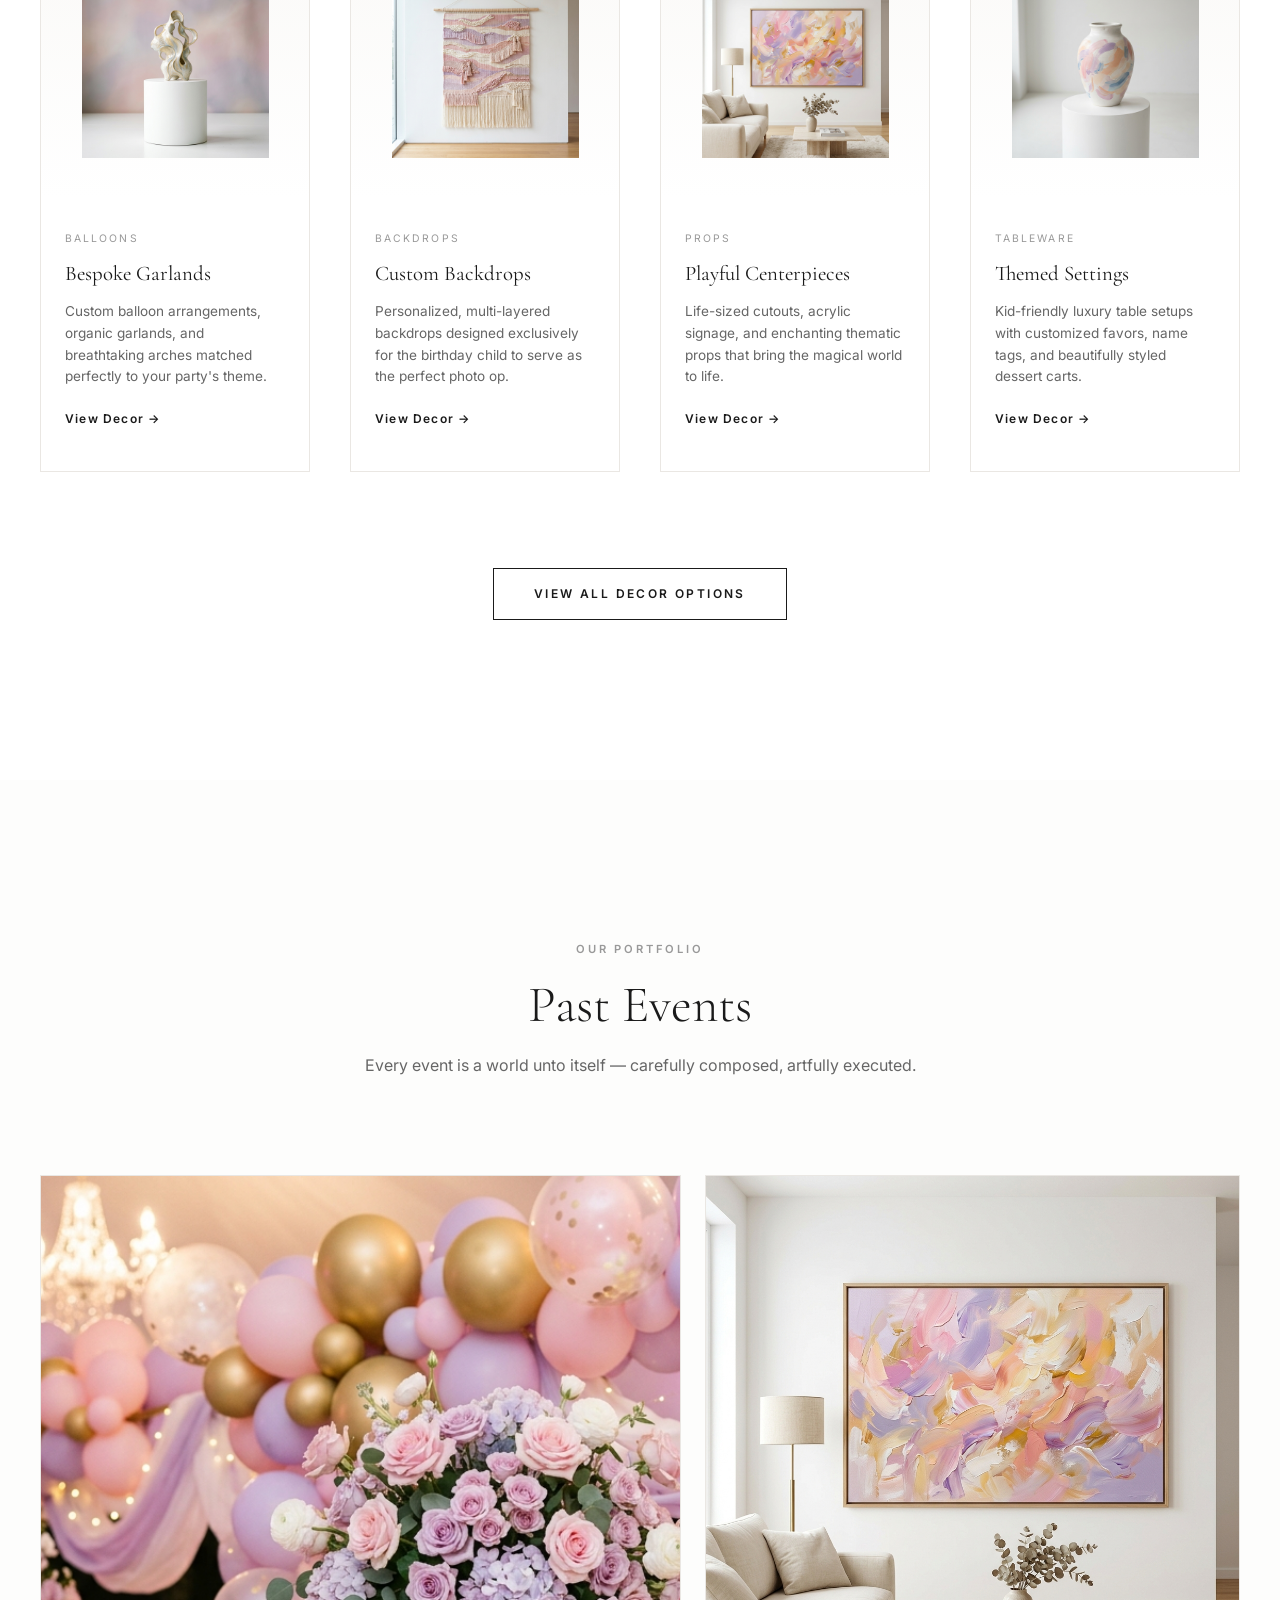
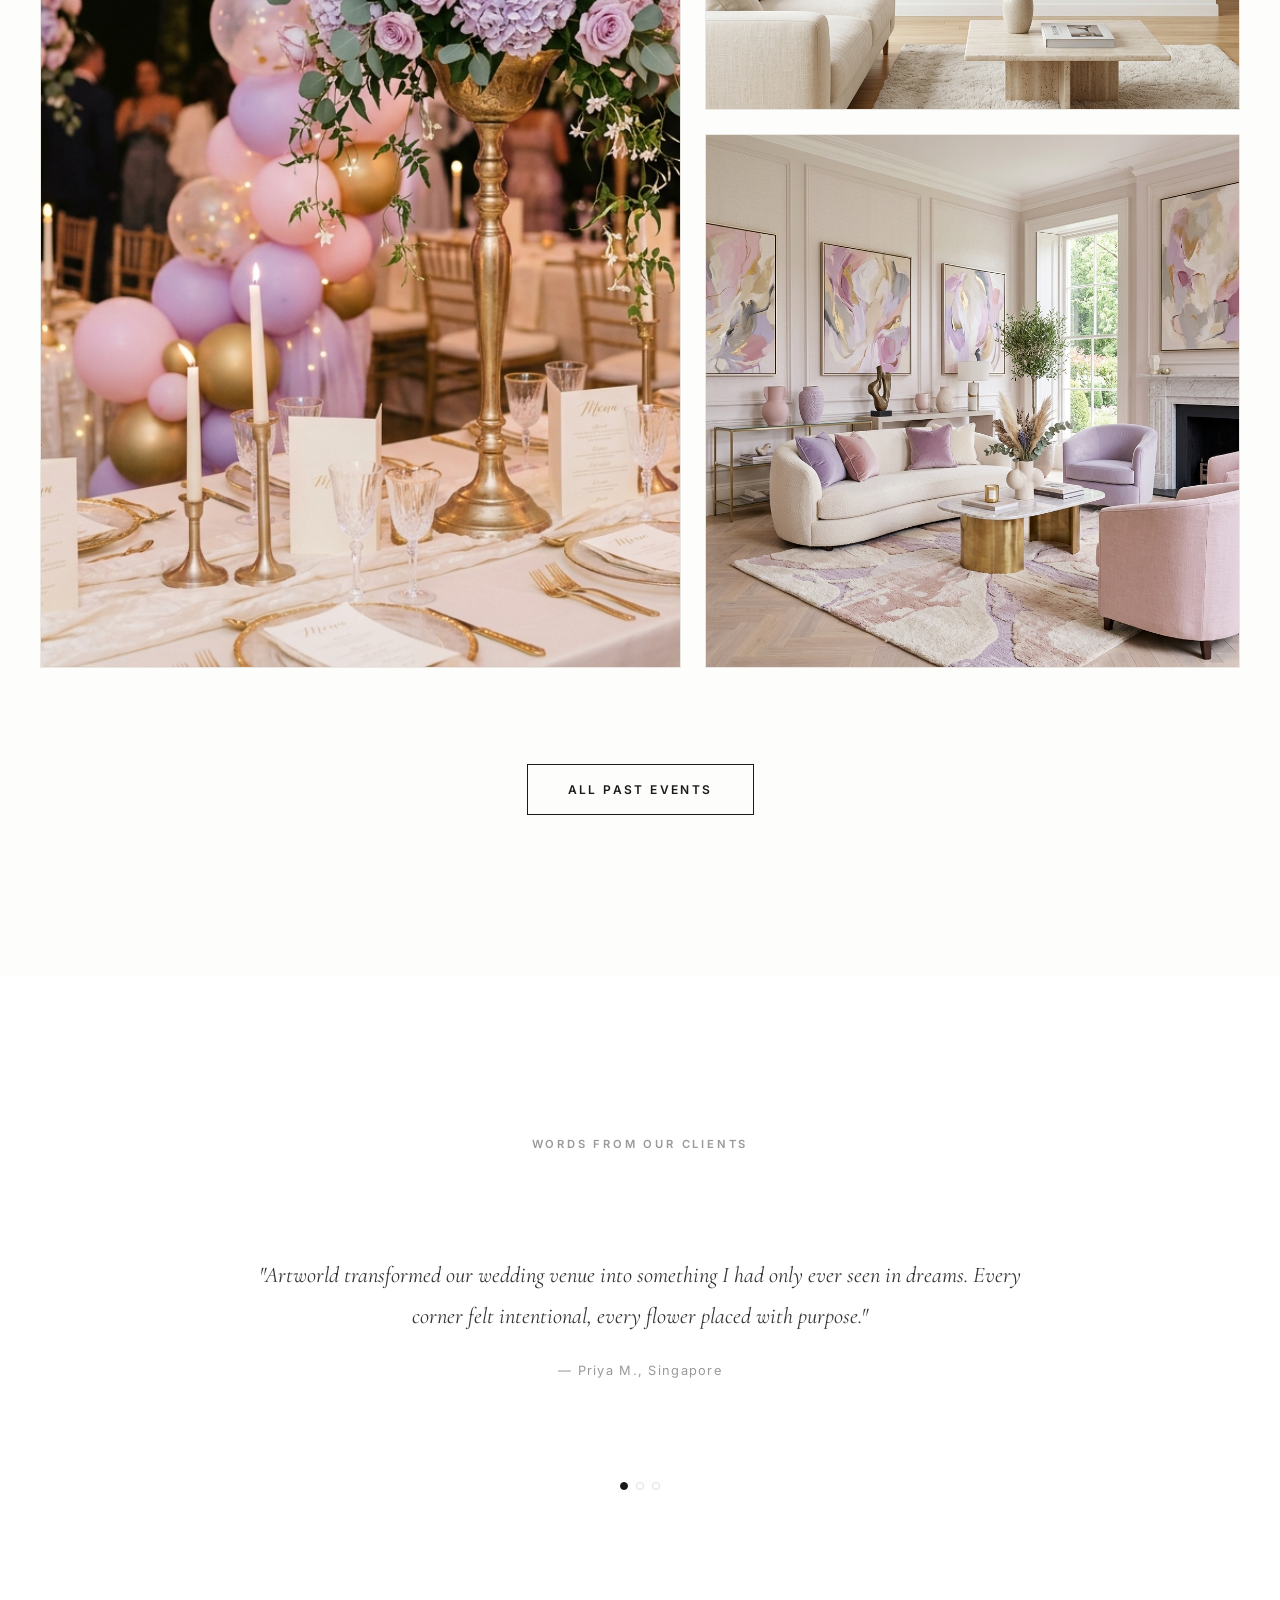
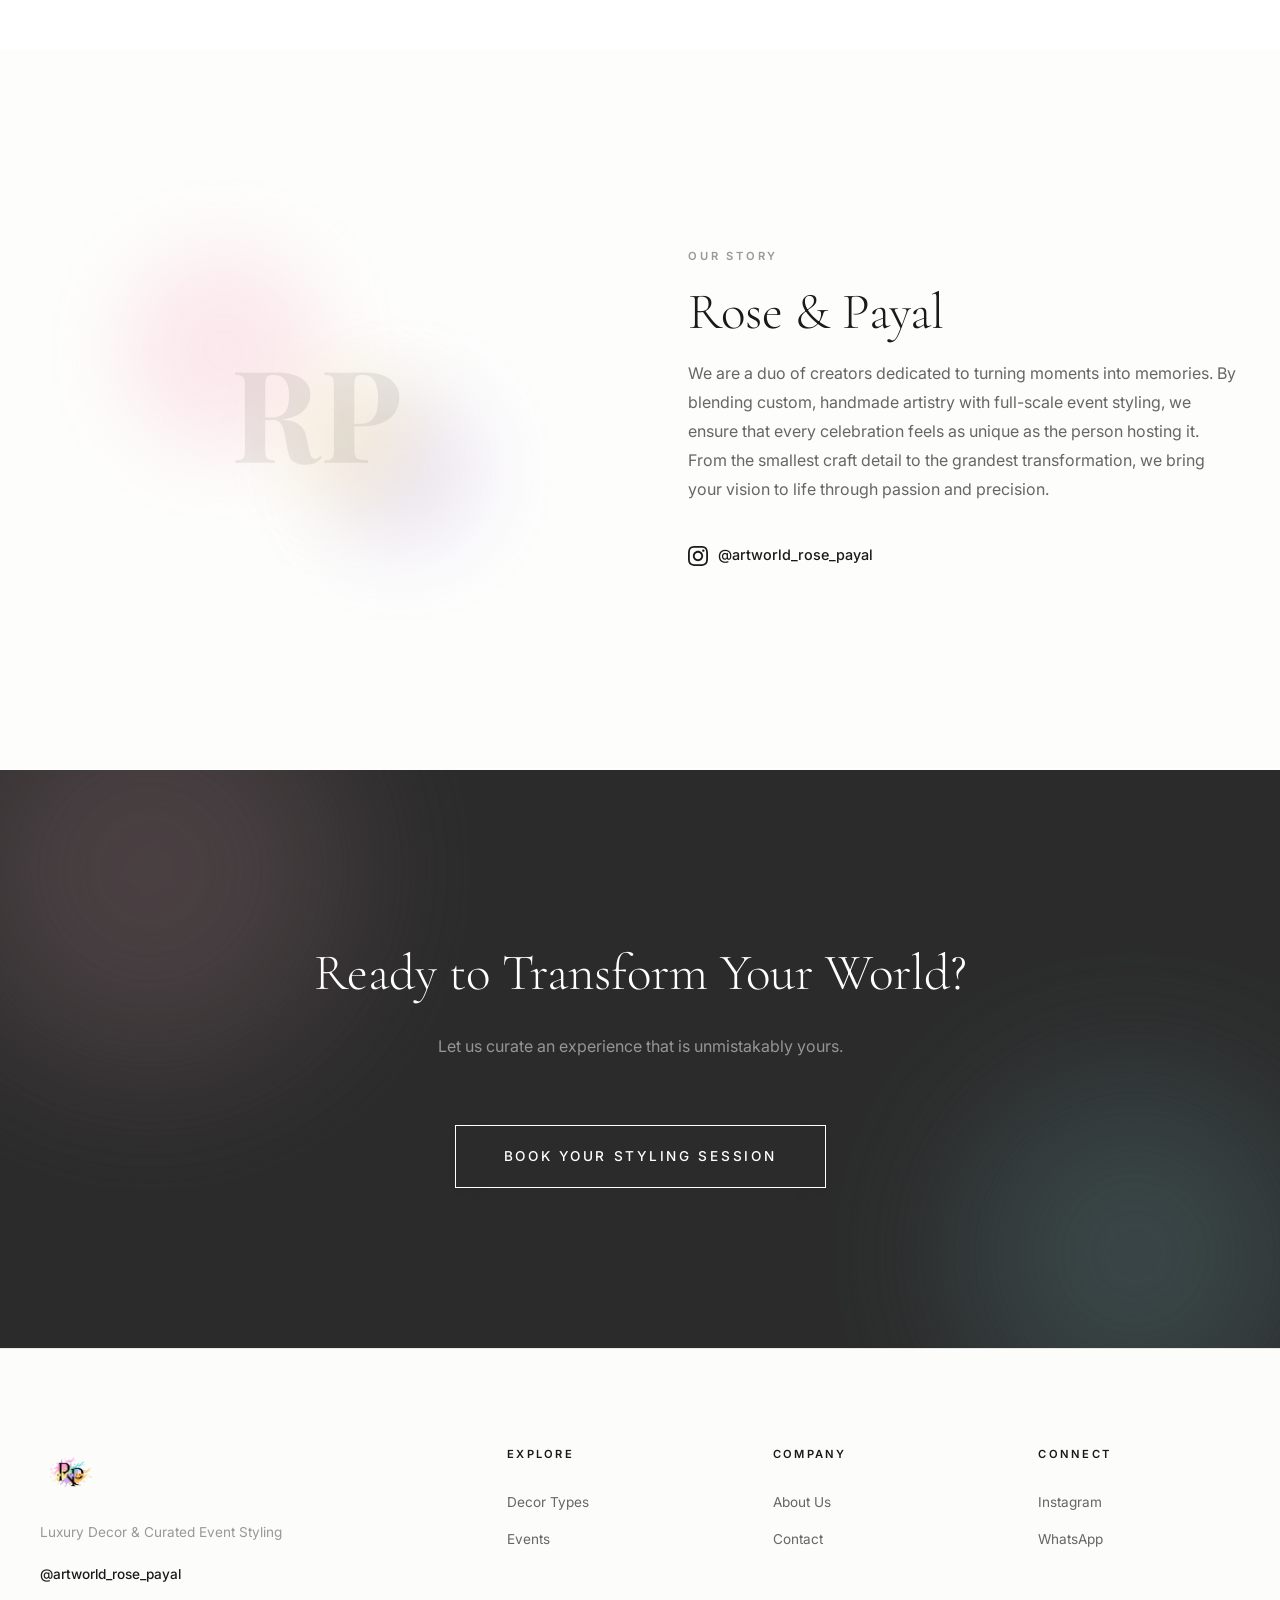
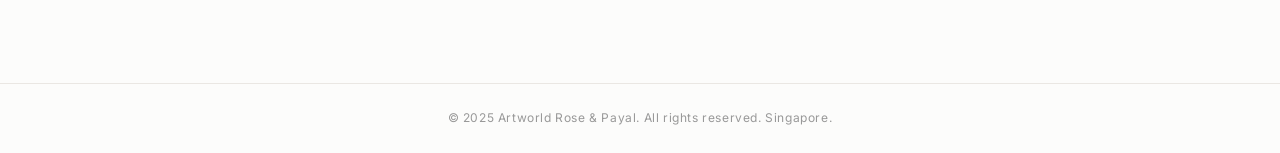
==== commit c168d4bf: "updating nav bar" ====
--- a/index.html
+++ b/index.html
@@ -35,6 +35,9 @@
         <img src="assets/logo.png" alt="Artworld Rose & Payal Logo" class="nav-logo-img">
       </a>
       <ul class="nav-links" id="navLinks">
+        <li><a href="index.html" class="nav-link" data-label="Home">
+          <span class="nav-drip"></span>Home
+        </a></li>
         <li><a href="#collections" class="nav-link" data-label="Collections">
           <span class="nav-drip"></span>Collections
         </a></li>
